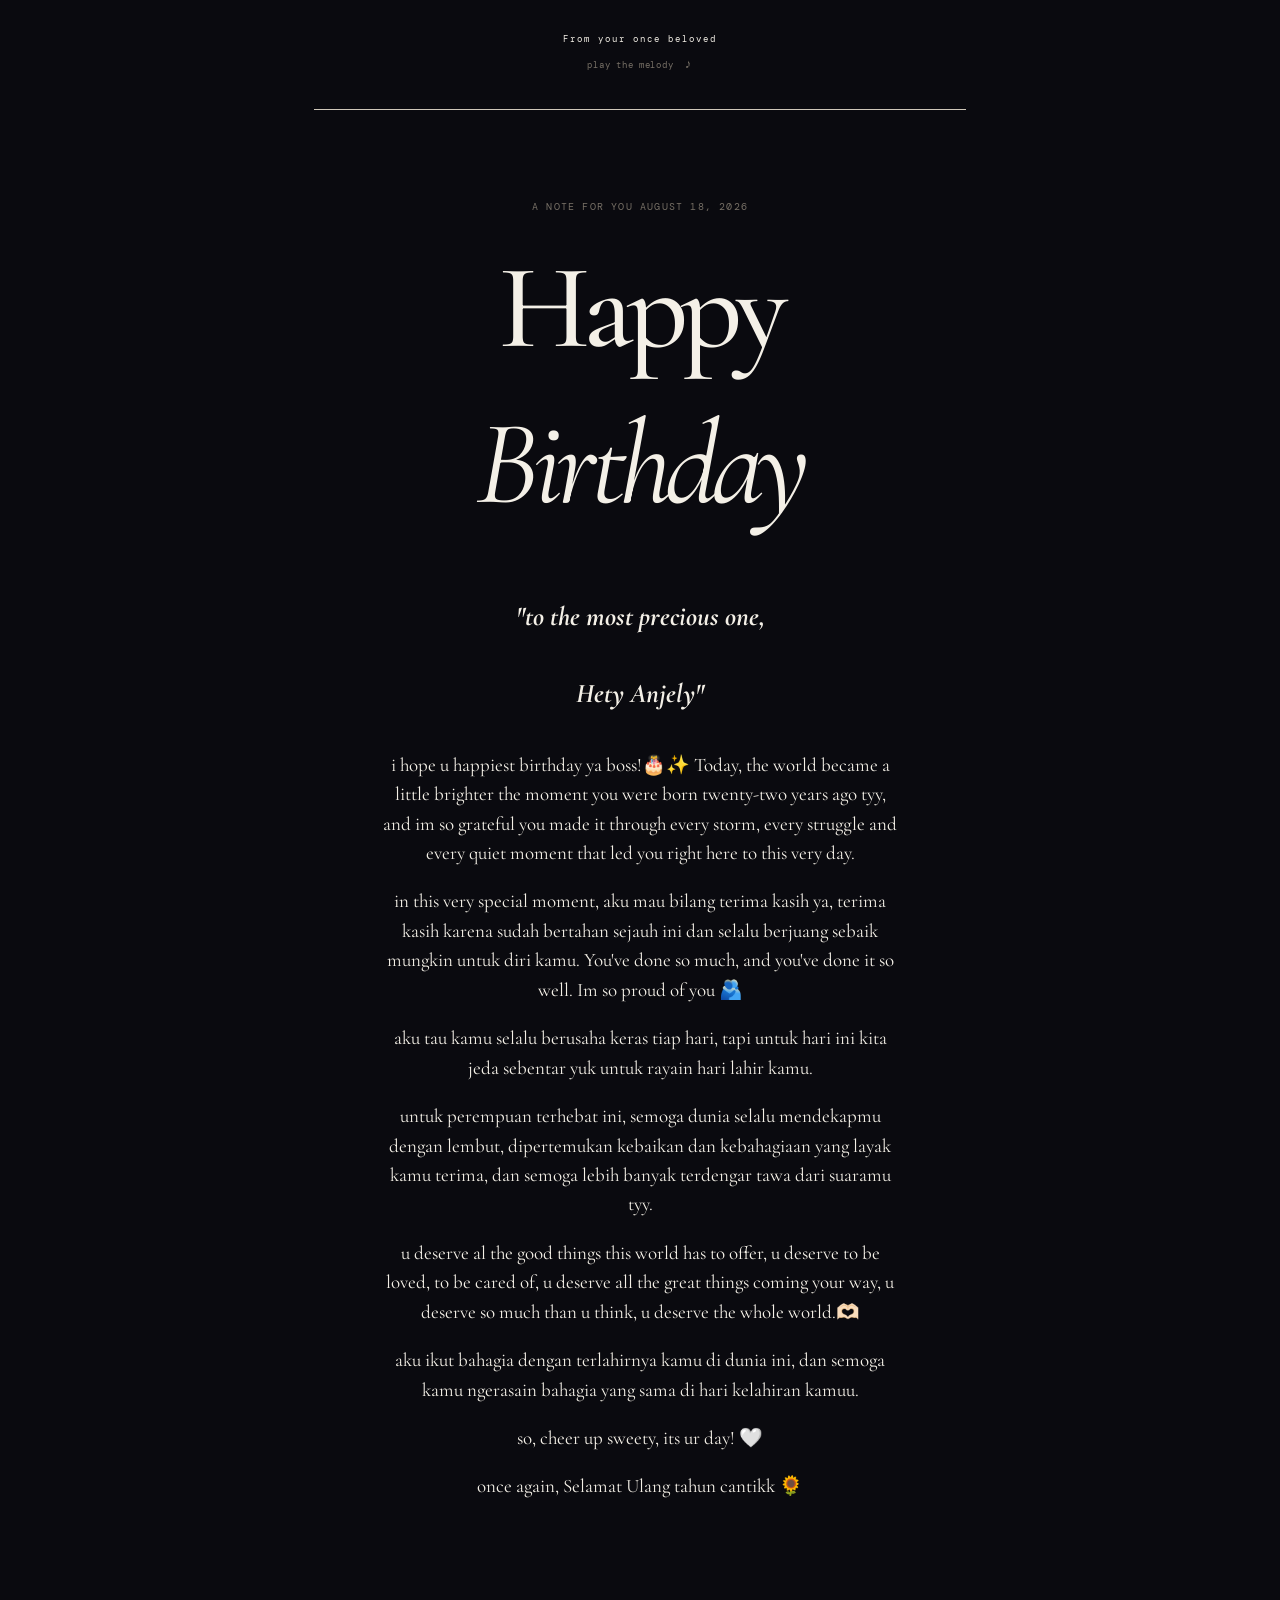
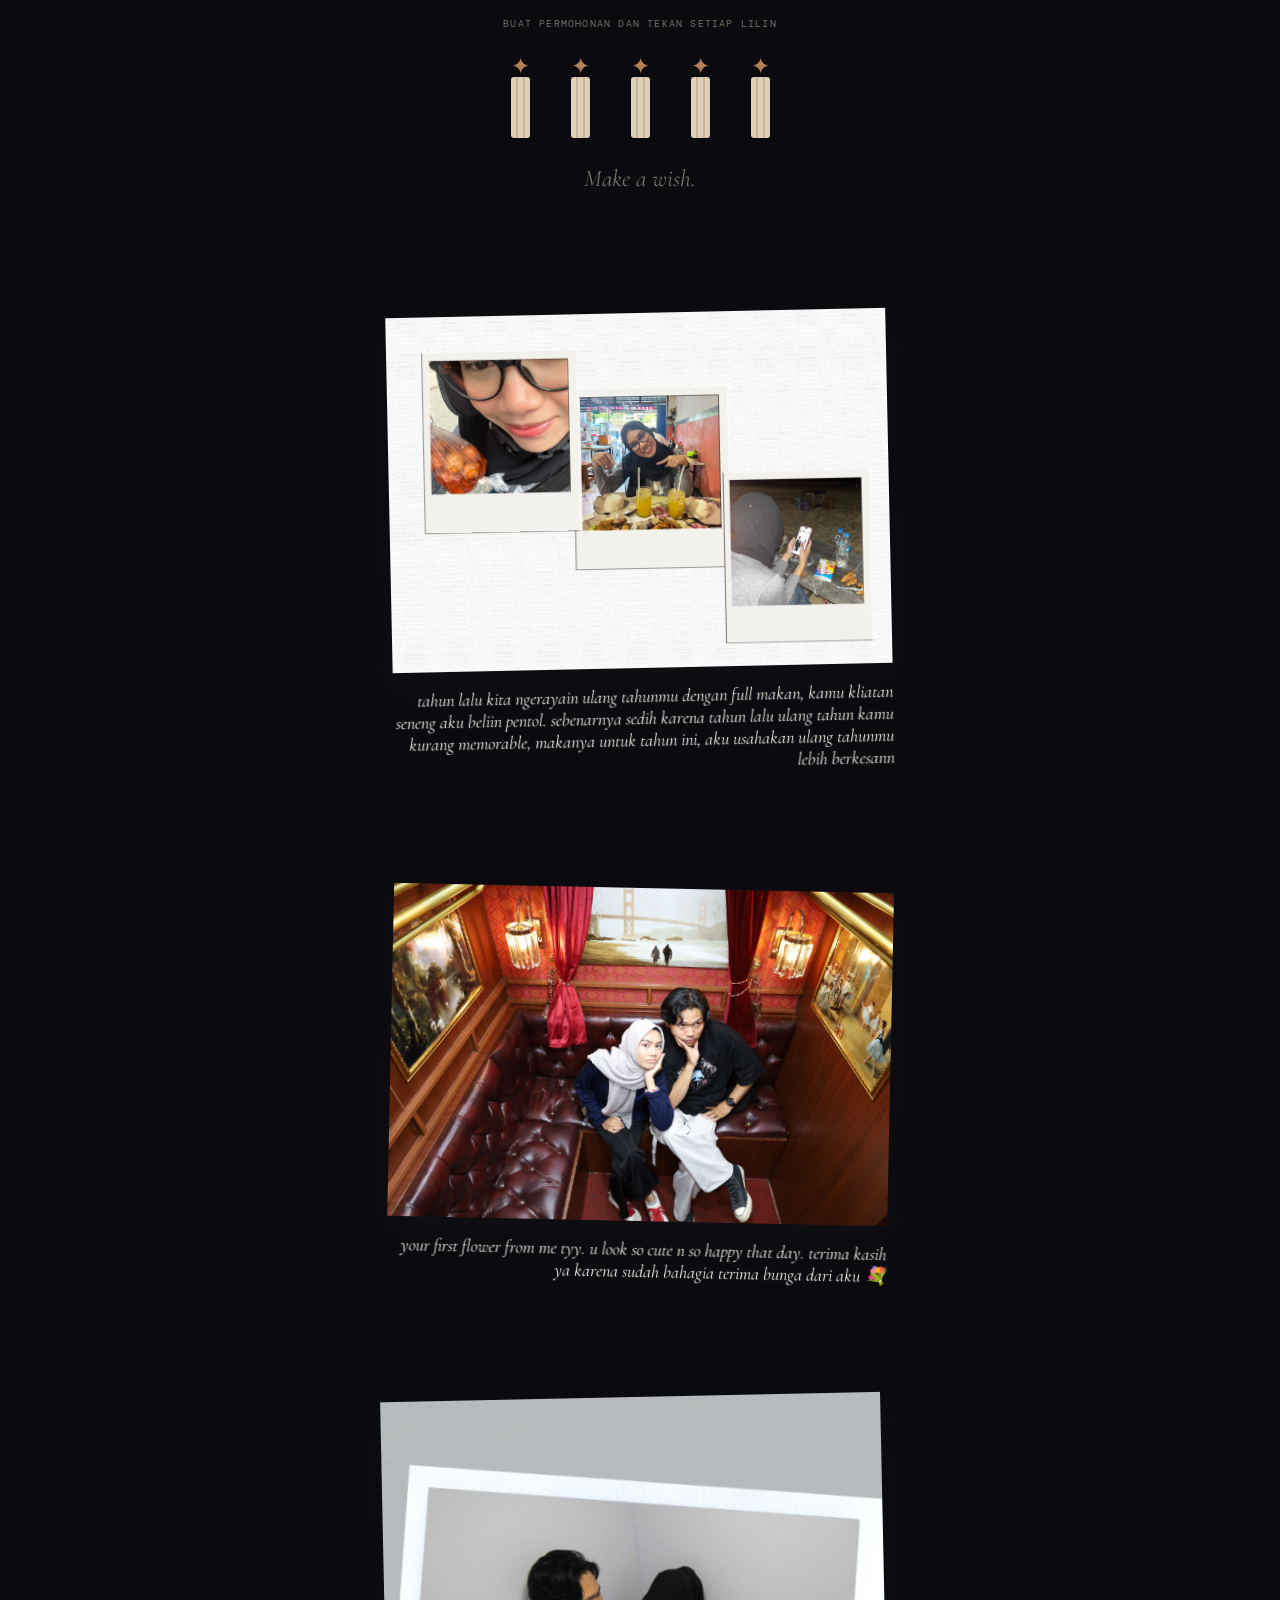
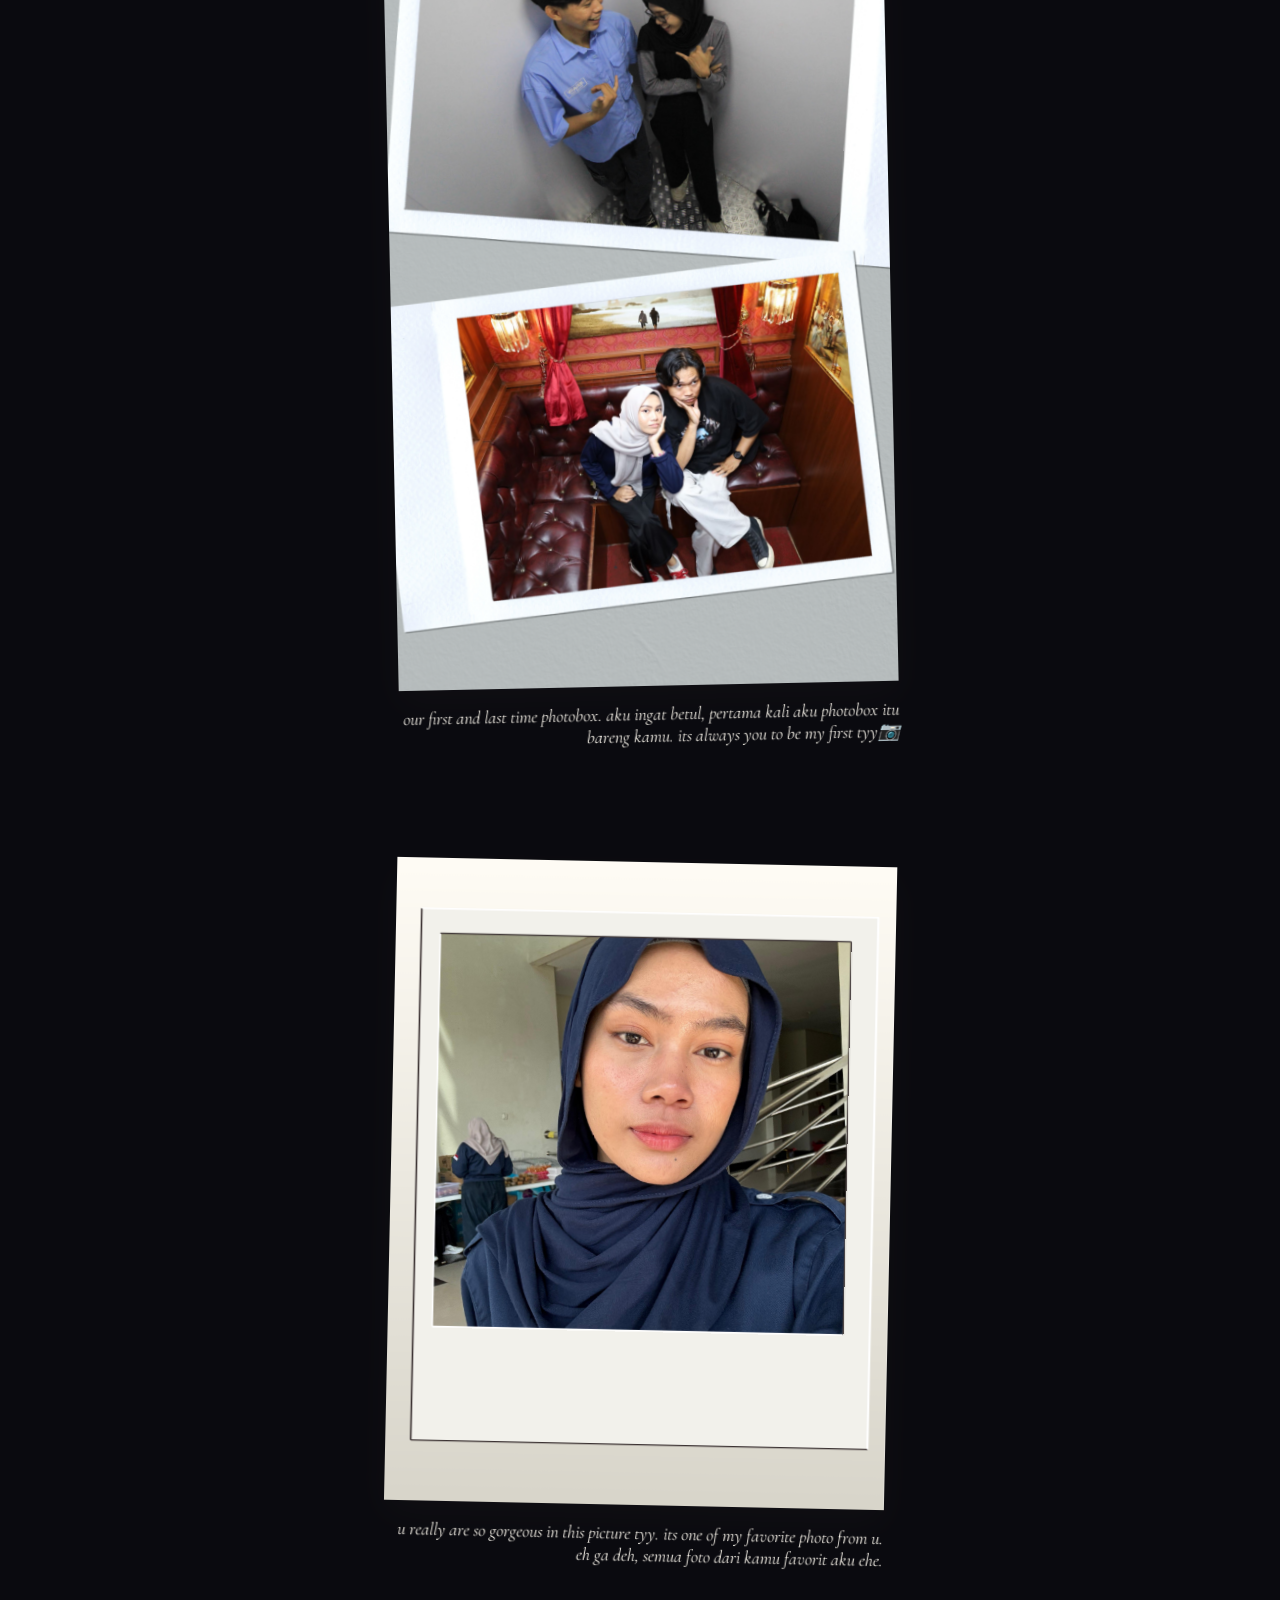
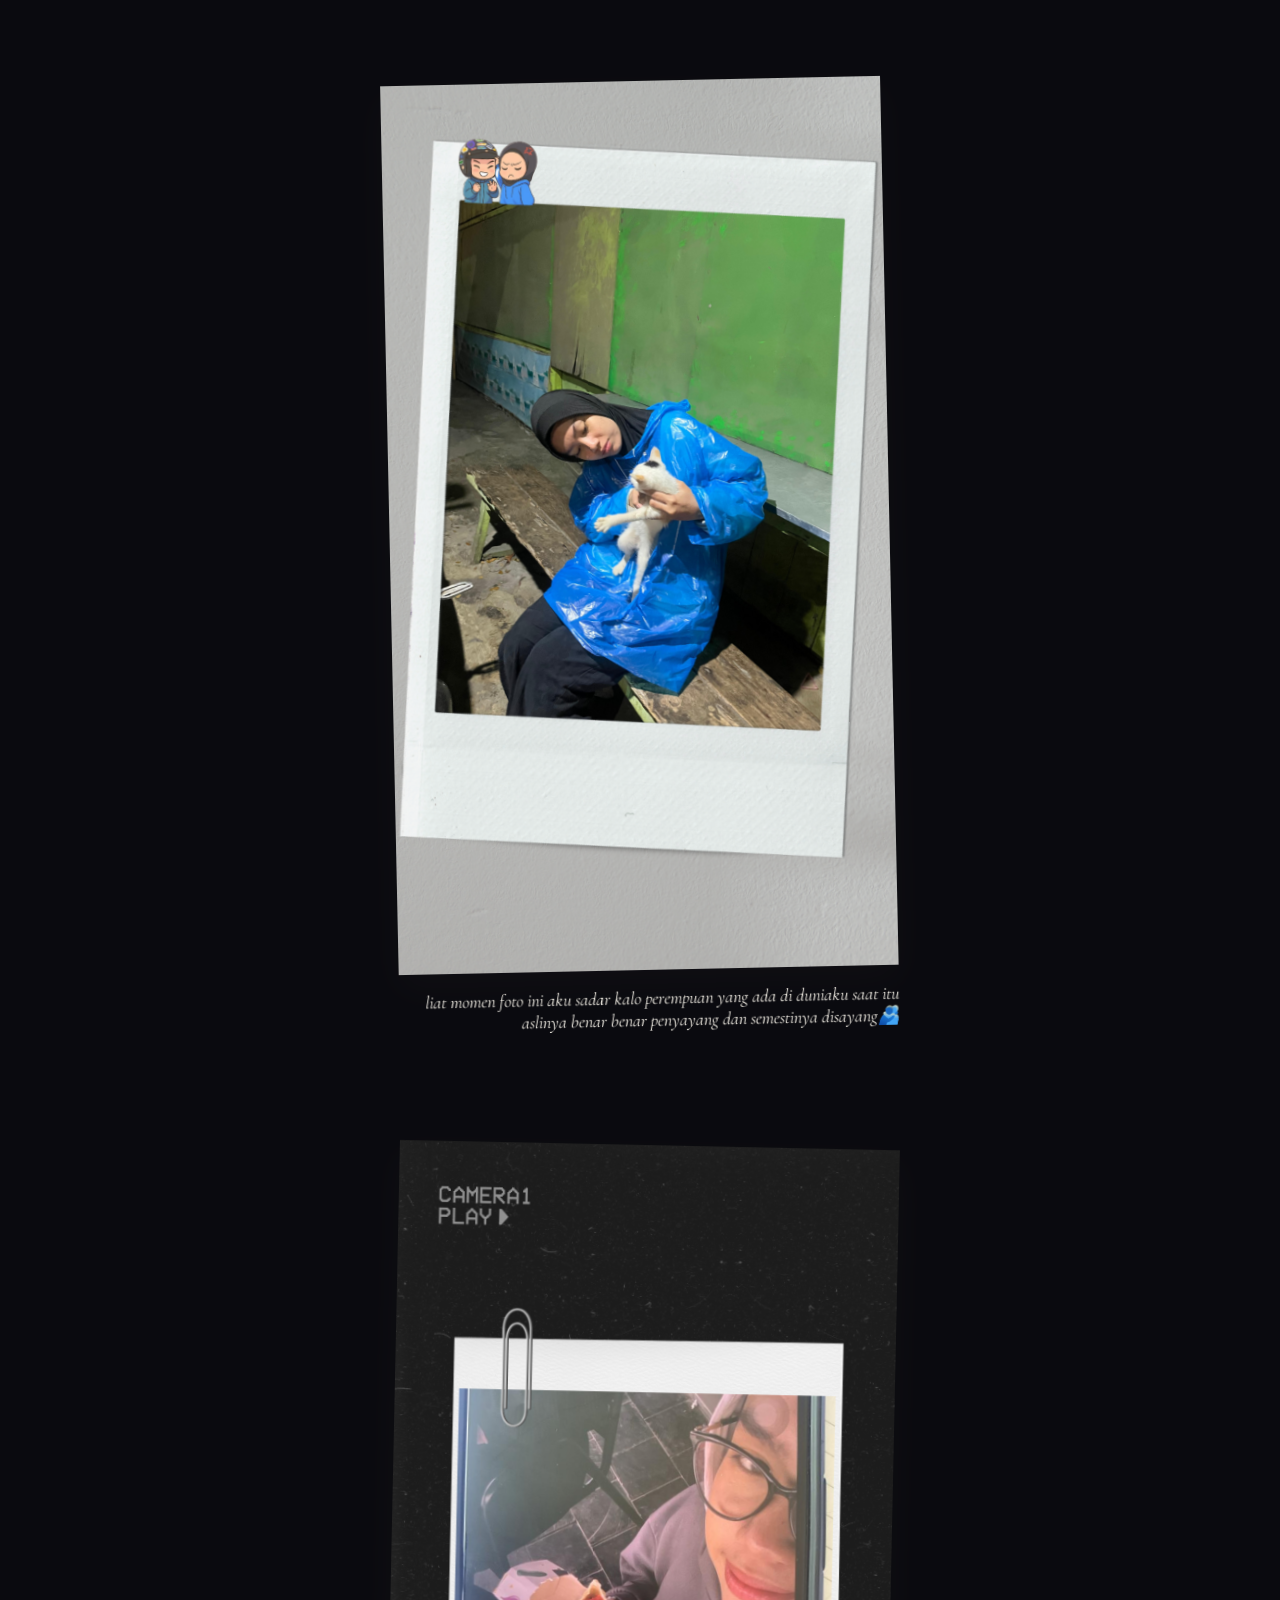
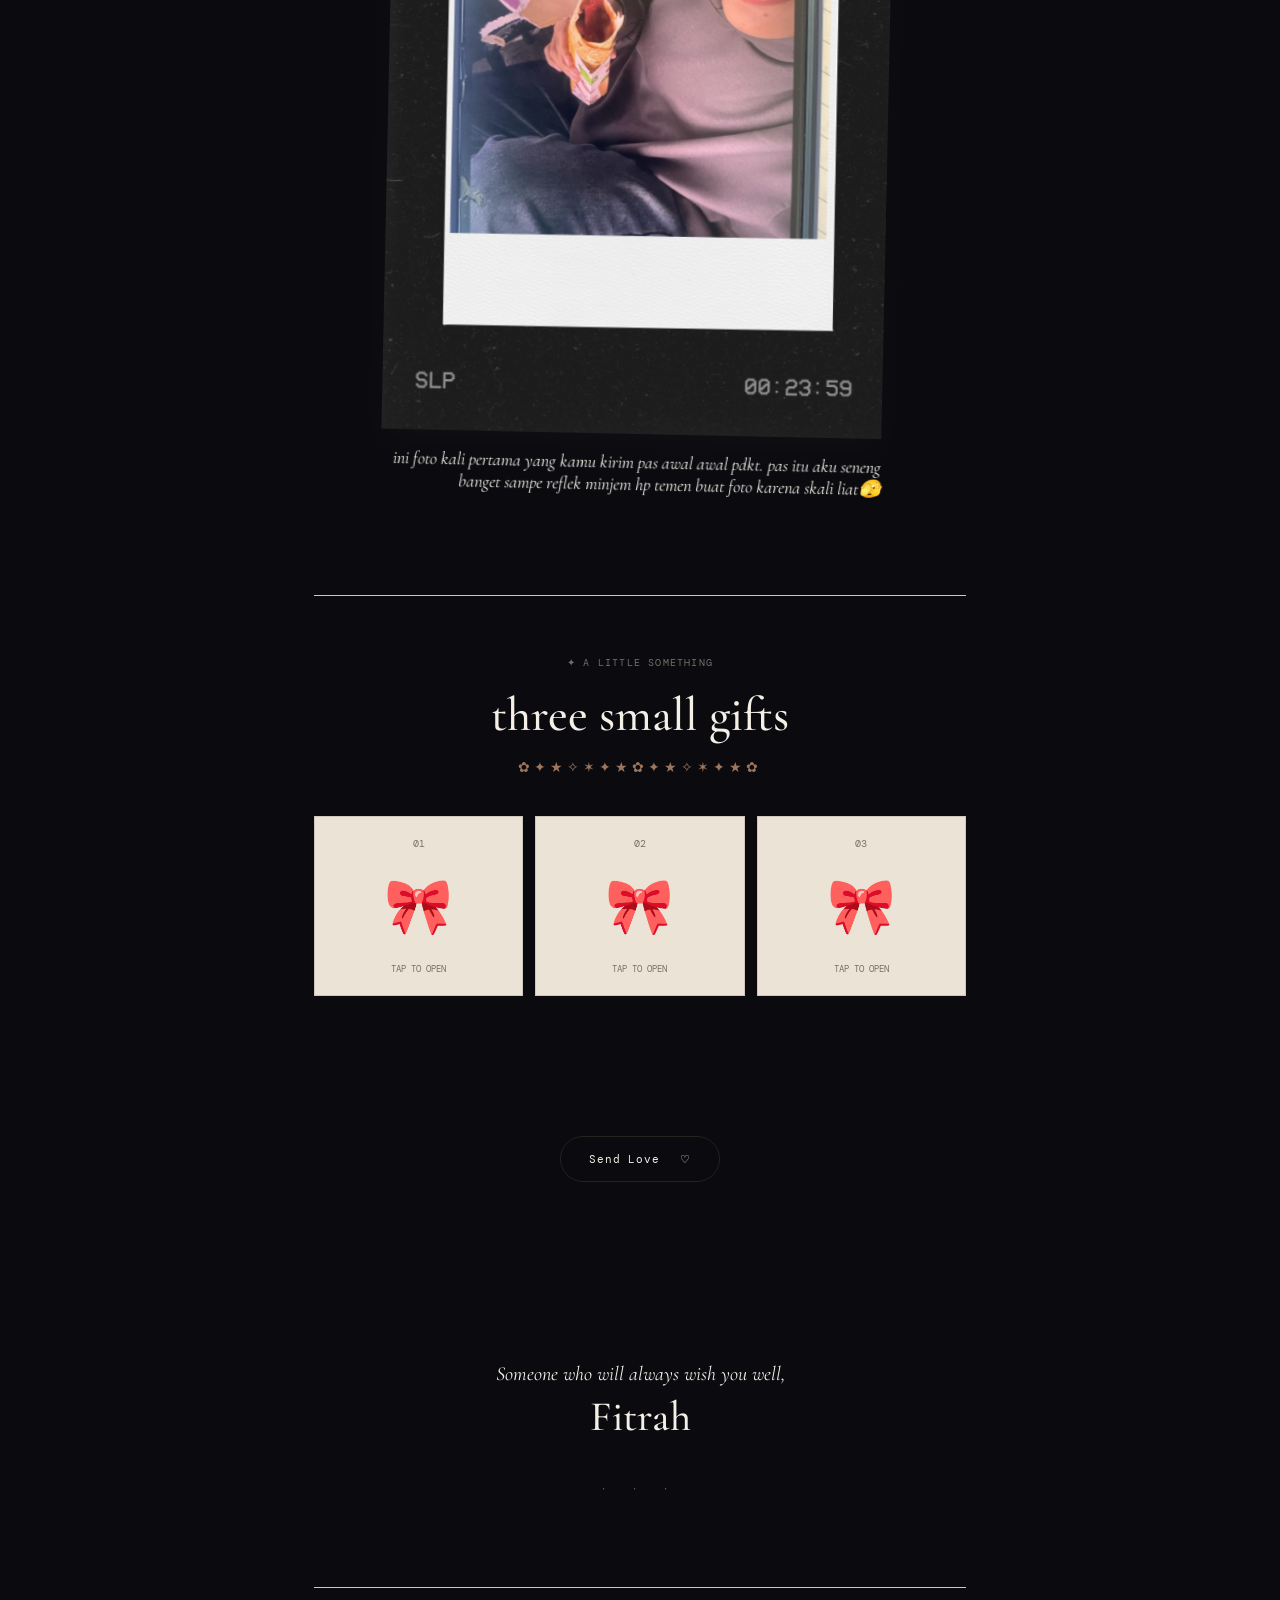
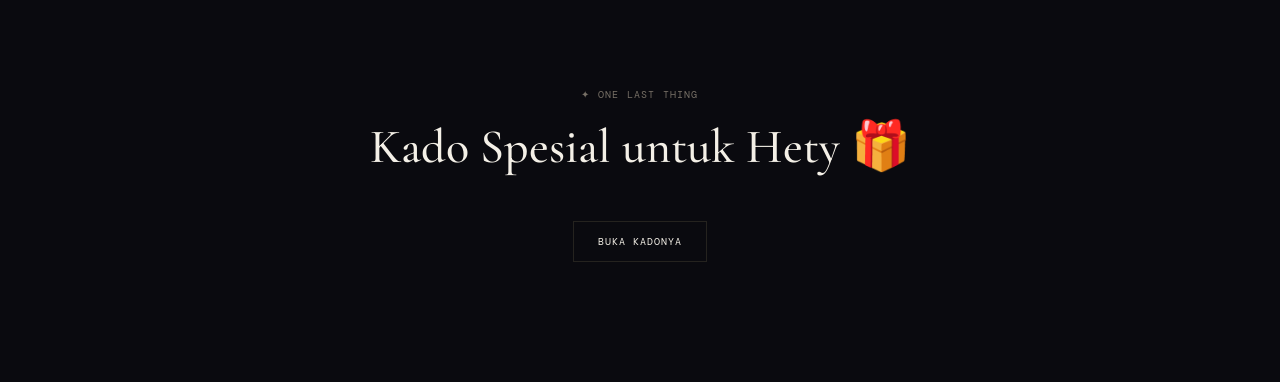
==== main.html @ 87b4eda8 "finish2" ====
<!doctype html>
<html lang="id">
<head>
  <meta charset="UTF-8">
  <meta name="viewport" content="width=device-width,initial-scale=1">
  <title>Happy Birthday — A Note for You</title>
  <link rel="preconnect" href="https://fonts.googleapis.com">
  <link rel="preconnect" href="https://fonts.gstatic.com" crossorigin>
  <link href="https://fonts.googleapis.com/css2?family=Cormorant+Garamond:wght@400;500;600;700&family=DM+Mono:wght@400;500&display=swap" rel="stylesheet">
  <link rel="stylesheet" href="style.css">
</head>
<body>
  
  <audio autoplay id="birthdayMusic" src="music/birthday.mp3" preload="auto" loop></audio>
  <div class="fireflies" id="fireflies"></div>
  <div class="floating-balloons" id="floatingBalloons"></div>
  <main class="page">
    <header class="topbar">
  <div class="header-center">
    <span class="brand">From your once beloved</span>

    <button
      id="melodyButton"
      class="header-melody">
      play the melody <span>♪</span>
    </button>
  </div>
</header>

    <section class="hero reveal">
      <p class="eyebrow">A note for you August 18, 2026 </p>
      <h1>Happy<br><em>Birthday</em></h1>

      <div class="intro">
       <p class="dedication">
    "to the most precious one,
  </p>
  <p class="dedication">
    Hety Anjely"
  </p>

  <p>
    i hope u happiest birthday ya boss!🎂✨
    Today, the world became a little brighter the moment you were born twenty-two years ago tyy,
    and im so grateful you made it through every storm, every struggle and every quiet moment
    that led you right here to this very day.
  </p>

  <p>
    in this very special moment, aku mau bilang terima kasih ya, terima kasih karena sudah
    bertahan sejauh ini dan selalu berjuang sebaik mungkin untuk diri kamu.
    You've done so much, and you've done it so well. Im so proud of you 🫂
  </p>

  <p>
    aku tau kamu selalu berusaha keras tiap hari, tapi untuk hari ini kita jeda sebentar yuk
    untuk rayain hari lahir kamu.
  </p>

  <p>
    untuk perempuan terhebat ini, semoga dunia selalu mendekapmu dengan lembut,
    dipertemukan kebaikan dan kebahagiaan yang layak kamu terima,
    dan semoga lebih banyak terdengar tawa dari suaramu tyy.
  </p>

  <p>
    u deserve al the good things this world has to offer, u deserve to be loved,
    to be cared of, u deserve all the great things coming your way,
    u deserve so much than u think, u deserve the whole world.🫶🏻
  </p>

  <p>
    aku ikut bahagia dengan terlahirnya kamu di dunia ini,
    dan semoga kamu ngerasain bahagia yang sama di hari kelahiran kamuu.
  </p>

  <p>
    so, cheer up sweety, its ur day! 🤍
  </p>

  <p>
    once again, Selamat Ulang tahun cantikk 🌻
  </p>

</div>
    </section>

    <section class="candles reveal">
      <p class="micro">Buat Permohonan dan Tekan Setiap Lilin</p>
      <div class="candle-row" id="candles">
        <button class="candle lit" aria-label="Candle 1"><span class="flame">✦</span><i></i></button>
        <button class="candle lit" aria-label="Candle 2"><span class="flame">✦</span><i></i></button>
        <button class="candle lit" aria-label="Candle 3"><span class="flame">✦</span><i></i></button>
        <button class="candle lit" aria-label="Candle 4"><span class="flame">✦</span><i></i></button>
        <button class="candle lit" aria-label="Candle 5"><span class="flame">✦</span><i></i></button>
      </div>
      <p class="wish" id="wish">Make a wish.</p>
    </section>

    <section class="photo-section reveal">
      <div class="photo-frame">
        <div class="photo-placeholder">
          <img
          src="pict/pict1.png"
          alt="Our photo"
  >
        </div>
        <span class="photo-note">tahun lalu kita ngerayain ulang tahunmu dengan full makan,  kamu kliatan seneng aku beliin pentol. sebenarnya sedih karena tahun lalu ulang tahun kamu kurang memorable, makanya untuk tahun ini, aku usahakan ulang tahunmu lebih berkesann </span>
      </div>
    </section>

    <section class="photo-section reveal">
      <div class="photo-frame2">
        <div class="photo-placeholder">
          <img
          src="pict/pict2.jpeg"
          alt="Our photo"
  >
        </div>
        <span class="photo-note">your first flower from me tyy. u look so cute n so happy that day. terima kasih ya karena sudah bahagia terima bunga dari aku 💐</span>
      </div>
    </section>
    
    <section class="photo-section reveal">
      <div class="photo-frame">
        <div class="photo-placeholder">
          <img
          src="pict/pict3.png"
          alt="Our photo"
  >
        </div>
        <span class="photo-note">our first and last time photobox. aku ingat betul, pertama kali aku photobox itu bareng kamu. its always you to be my first tyy📷</span>
      </div>
    </section>

    <section class="photo-section reveal">
      <div class="photo-frame2">
        <div class="photo-placeholder">
          <img
          src="pict/pict4.png"
          alt="Our photo"
  >
        </div>
        <span class="photo-note"> u really are so gorgeous in this picture tyy. its one of my favorite photo from u. eh ga deh, semua foto dari kamu favorit aku ehe.</span>
      </div>
    </section>

    <section class="photo-section reveal">
      <div class="photo-frame">
        <div class="photo-placeholder">
          <img
          src="pict/pict5.png"
          alt="Our photo"
  >
        </div>
        <span class="photo-note">liat momen foto ini aku sadar kalo perempuan yang ada di duniaku saat itu aslinya benar benar penyayang dan semestinya disayang🫂</span>
      </div>
    </section>

    <section class="photo-section reveal">
      <div class="photo-frame2">
        <div class="photo-placeholder">
          <img
          src="pict/pict6.png"
          alt="Our photo"
  >
        </div>
        <span class="photo-note">ini foto kali pertama yang kamu kirim pas awal awal pdkt. pas itu aku seneng banget sampe reflek minjem hp temen buat foto karena skali liat🫣</span>
      </div>
    </section>

    <section class="gifts reveal">
      <p class="eyebrow">✦ a little something</p>
      <h2>three small gifts</h2>
      <div class="ornament">✿✦★✧✶✦★✿✦★✧✶✦★✿</div>

      <div class="gift-grid">
        <button class="gift" data-gift="1">
          <span class="gift-number">01</span>
          <span class="gift-box">🎀</span>
          <small>tap to open</small>
        </button>
        <button class="gift" data-gift="2">
          <span class="gift-number">02</span>
          <span class="gift-box">🎀</span>
          <small>tap to open</small>
        </button>
        <button class="gift" data-gift="3">
          <span class="gift-number">03</span>
          <span class="gift-box">🎀</span>
          <small>tap to open</small>
        </button>
      </div>
    </section>


    <section class="love reveal">
      <button id="loveButton" class="love-button">
        <span>Send Love</span><span>♡</span>
      </button>
      <p id="loveStatus"></p>
    </section>

    <footer class="footer reveal">
      <p>Someone who will always wish you well,</p>
      <strong>Fitrah</strong>
      <div class="dots">· · ·</div>
    </footer>

    <section class="special reveal">
      <p class="eyebrow">✦ one last thing</p>
      <h2>Kado Spesial untuk Hety 🎁</h2>
      <button class="open-special" id="specialButton">Buka kadonya</button>
    </section>
  </main>

  <div class="modal" id="giftModal" aria-hidden="true">
    <div class="modal-card">
      <button class="close" id="closeModal">×</button>
      <p class="eyebrow" id="modalEyebrow">A little gift</p>
      <h2 id="modalTitle">For you.</h2>
      <p id="modalText"></p>
      <div class="modal-star">✦</div>
    </div>
  </div>

  <div class="modal" id="videoModal" aria-hidden="true">
  <div class="modal-card video-modal-card">

    <button class="close" id="closeVideoModal">×</button>

    <p class="eyebrow">✦ one last thing</p>

    <p class="video-caption">
 hiduplah dengan sehat, my silly fav person. you still have enough time to become all you want in life. apapun yang kamu lewatin nantinya, apapun itu tetaplah jadi gadis cantik yang punya berjuta juta energi untuk ceria ya.
</p>

    <div class="gift-video">
      <video
        id="giftVideo"
        controls
        playsinline
        preload="metadata"
      >
        <source src="pict/vid1.mp4" type="video/mp4">
        Browser kamu tidak mendukung video.
      </video>
    </div>
    
    <div class="modal-star">✦</div>

  </div>
</div>

  <script src="script.js"></script>
</body>
</html>
---- style.css ----
:root{
  --paper:#f4f0e7;
  --ink:#25231f;
  --muted:#777066;
  --line:#cfc7b9;
  --accent:#9d765d;
  --cream:#ebe3d5;
  --malam:#0a0a0f;
}
*{box-sizing:border-box}
html{scroll-behavior:smooth}
body{
  margin:0;background:var(--malam);color:var(--paper);
  font-family:"Cormorant Garamond",Georgia,serif;
}
button,a{font:inherit;color:inherit}
button{cursor:pointer}
.page{width:min(100%,720px);margin:auto;padding:0 34px;overflow:hidden}


.topbar {
  height: 110px;
  display: flex;
  align-items: center;
  justify-content: center;
  border-bottom: 1px solid var(--line);
  font-family: "DM Mono", monospace;
}

.header-center {
  display: flex;
  flex-direction: column;
  align-items: center;
}

.brand {
  position: static;
  transform: none;
  font-size: 9px;
  letter-spacing: .22em;
}

.header-melody {
  margin-top: 18px;
  border: 0;
  background: none;
  padding: 2px 6px;
  color: var(--muted);
  font: 9px "DM Mono", monospace;
  letter-spacing: .08em;
  cursor: pointer;
}

.header-melody span {
  font-size: 13px;
  margin-left: 4px;
}

.back{text-decoration:none;color:var(--muted)}
.brand{position:absolute;left:50%;transform:translateX(-50%);font-size:9px;letter-spacing:.22em}
.music-toggle{border:0;background:none;font-size:20px;padding:4px}
.hero{text-align:center;padding:90px 10px 55px}
.eyebrow,.micro{
  margin:0 0 17px;color:var(--muted);font:10px "DM Mono",monospace;
  letter-spacing:.12em;text-transform:uppercase;
}
.hero h1{font-size:clamp(70px,15vw,120px);line-height:1.3;font-weight:500;margin:0 0 54px;letter-spacing:-.055em}
.hero h1 em{font-weight:400;letter-spacing:-.055em}
.intro{max-width:520px;margin:auto;font-size:19px;line-height:1.55}
.candles{text-align:center;padding:42px 0 105px}
.candle-row{display:flex;justify-content:center;gap:24px;margin:28px 0 18px}
.candle{
  position:relative;width:36px;height:88px;border:0;background:transparent;padding:0;
}
.candle i{
  display:block;width:19px;height:61px;margin:12px auto 0;
  background:repeating-linear-gradient(90deg,#ded0b8 0 5px,#c8b69c 5px 7px);
  border-radius:3px;
}
.flame{
  position:absolute;left:50%;top:-5px;transform:translateX(-50%);
  font-size:23px;color:#b78158;transition:.25s;
}
.candle:not(.lit) .flame{opacity:0;transform:translateX(-50%) translateY(8px) scale(.3)}
.candle:not(.lit) i{opacity:.6}
.wish{font-size:24px;font-style:italic;color:var(--muted);margin:0}
.photo-section{padding:15px 0 100px}
.photo-frame{position:relative;max-width:500px;margin:auto;transform:rotate(-1.2deg)}
.photo-frame2{position:relative;max-width:500px;margin:auto;transform:rotate(1.2deg)}
.photo-placeholder {
  width: 100%;
  overflow: hidden;

  display: block;

  box-shadow: 0 14px 35px #4b403015;
}

.photo-placeholder img {
  width: 100%;
  height: auto;
  display: block;
}
.photo-placeholder span{font:11px "DM Mono",monospace;letter-spacing:.25em;text-align:center;color:#fff8}
.photo-note{display:block;text-align:right;font-size:18px;font-style:italic;margin-top:17px}
.photo-note{display:block;text-align:right;font-size:18px;font-style:italic;margin-top:17px}
.gifts{text-align:center;padding:60px 0 90px;border-top:1px solid var(--line)}
.gifts h2,.special h2{font-size:48px;font-weight:500;margin:0 0 15px}
.ornament{font-size:14px;letter-spacing:4px;color:var(--accent);margin-bottom:40px}
.gift-grid{display:grid;grid-template-columns:repeat(3,1fr);gap:12px}
.gift{border:1px solid var(--line);background:var(--cream);min-height:180px;padding:20px;display:flex;flex-direction:column;align-items:center;justify-content:space-between;transition:.3s}
.gift:hover{background:var(--cream);transform:translateY(-5px)}
.gift-number{font:10px "DM Mono",monospace;color:var(--muted)}
.gift-box{font-size:55px;font-family:serif;line-height:1}
.gift small{font:9px "DM Mono",monospace;text-transform:uppercase;color:var(--muted)}
.melody{text-align:center;padding:55px 0;border-top:1px solid var(--line)}
.text-button{border:0;background:none;font-size:22px;font-style:italic}
.text-button span{font-style:normal;margin-left:10px}
.equalizer{height:30px;display:flex;align-items:center;justify-content:center;gap:4px;margin-top:20px;opacity:0}
.equalizer.active{opacity:1}
.equalizer b{width:2px;height:8px;background:var(--ink);animation:eq .7s infinite alternate}
.equalizer b:nth-child(2){animation-delay:.1s}.equalizer b:nth-child(3){animation-delay:.2s}.equalizer b:nth-child(4){animation-delay:.35s}.equalizer b:nth-child(5){animation-delay:.15s}
@keyframes eq{to{height:26px}}
.love{text-align:center;padding:50px 0}
.love-button{border:1px solid var(--ink);background:transparent;padding:15px 28px;border-radius:100px;display:inline-flex;gap:20px;font:11px "DM Mono",monospace;letter-spacing:.08em;transition:.3s}
.love-button:hover,.love-button.sent{background:var(--ink);color:var(--paper)}
#loveStatus{height:18px;font-style:italic;color:var(--muted);margin:12px 0 0}
.footer{text-align:center;padding:100px 0 90px}
.footer p{font-size:20px;font-style:italic;margin:0 0 5px}.footer strong{font-size:42px;font-weight:500}
.dots{margin-top:35px;color:var(--muted);letter-spacing:12px}
.special{text-align:center;border-top:1px solid var(--line);padding:100px 0 120px}
.open-special{margin-top:30px;border:1px solid var(--ink);background:transparent;padding:13px 24px;font:10px "DM Mono",monospace;text-transform:uppercase;letter-spacing:.1em}
.modal{position:fixed;inset:0;background:#25231f88;display:grid;place-items:center;padding:25px;opacity:0;pointer-events:none;transition:.3s;z-index:10}
.modal.open{opacity:1;pointer-events:auto}
.modal-card{color: var(--ink);position:relative;background:var(--paper);max-width:430px;width:100%;padding:60px 40px;text-align:center;box-shadow:0 20px 70px #0003}
.modal-card h2{font-size:50px;font-weight:500;margin:10px 0 20px}
.modal-card p:not(.eyebrow){font-size:20px;line-height:1.5}
.close{position:absolute;right:18px;top:12px;border:0;background:none;font-size:28px}
.modal-star{font-size:35px;color:var(--accent);margin-top:25px}
.reveal{opacity:0;transform:translateY(24px);transition:opacity .8s,transform .8s}
.reveal.visible{opacity:1;transform:none}
@media(max-width:520px){
  .page{padding:0 20px}.hero{padding-top:65px}.hero h1{font-size:75px;margin-bottom:42px}
  .intro{font-size:17px}.candle-row{gap:9px}.candle{width:34px}.gift-grid{gap:7px}.gift{min-height:155px;padding:14px 7px}.gift-box{font-size:42px}.gifts h2,.special h2{font-size:39px}
}



/* =========================
   FIREFLIES / KUNANG-KUNANG
   ========================= */

.fireflies {
  position: fixed;
  inset: 0;
  overflow: hidden;
  pointer-events: none;
  z-index: 0;
}

.firefly {
  position: absolute;
  width: 4px;
  height: 4px;
  border-radius: 50%;
  background: #fff4a8;
  box-shadow:
    0 0 5px #fff4a8,
    0 0 12px #ffe878,
    0 0 22px #ffd84d;
  opacity: 0;
  animation:
    firefly-float var(--duration) ease-in-out infinite,
    firefly-glow 2s ease-in-out infinite alternate;
}

@keyframes firefly-float {
  0% {
    transform: translate(0, 0);
    opacity: 0;
  }

  10% {
    opacity: var(--opacity);
  }

  30% {
    transform: translate(
      var(--move-x-1),
      var(--move-y-1)
    );
  }

  55% {
    transform: translate(
      var(--move-x-2),
      var(--move-y-2)
    );
  }

  80% {
    transform: translate(
      var(--move-x-3),
      var(--move-y-3)
    );
  }

  90% {
    opacity: var(--opacity);
  }

  100% {
    transform: translate(
      var(--move-x-4),
      var(--move-y-4)
    );
    opacity: 0;
  }
}

@keyframes firefly-glow {
  from {
    box-shadow:
      0 0 4px #fff4a8,
      0 0 8px #ffe878,
      0 0 14px #ffd84d;
  }

  to {
    box-shadow:
      0 0 7px #fff4a8,
      0 0 16px #ffe878,
      0 0 28px #ffd84d;
  }
}

.mouse-sparkle {
  position: fixed;

  width: 6px;
  height: 6px;

  pointer-events: none;

  z-index: 9999;

  color: #fff4a8;

  transform:
    translate(-50%, -50%)
    scale(0);

  animation: sparkle-pop .7s ease-out forwards;
}

.mouse-sparkle::before,
.mouse-sparkle::after {
  content: "";

  position: absolute;

  left: 50%;
  top: 50%;

  background: currentColor;

  transform: translate(-50%, -50%);
}

.mouse-sparkle::before {
  width: 2px;
  height: 16px;

  box-shadow:
    0 0 5px #fff4a8,
    0 0 10px #ffe878;
}

.mouse-sparkle::after {
  width: 16px;
  height: 2px;

  box-shadow:
    0 0 5px #fff4a8,
    0 0 10px #ffe878;
}

@keyframes sparkle-pop {

  0% {
    opacity: 0;

    transform:
      translate(-50%, -50%)
      scale(0)
      rotate(0deg);
  }

  20% {
    opacity: 1;

    transform:
      translate(-50%, -50%)
      scale(1)
      rotate(45deg);
  }

  100% {
    opacity: 0;

    transform:
      translate(-50%, -50%)
      scale(.2)
      rotate(90deg);
  }
}

/* =========================
   FLOATING BALLOONS
   ========================= */

.floating-balloons {
  position: fixed;
  inset: 0;

  overflow: hidden;

  pointer-events: none;

  z-index: -100;
}


.floating-balloon {
  position: absolute;

  bottom: -140px;
  left: var(--left, 50%);

  width: var(--size, 46px);
  height: calc(var(--size, 46px) * 1.25);

  border-radius:
    50% 50%
    48% 48%;

  opacity: 0;

  animation:
    balloon-rise
    var(--duration, 14s)
    ease-in
    infinite;

  animation-delay: var(--delay, 0s);
}


/* ujung kecil balon */

.floating-balloon::after {
  content: "";

  position: absolute;

  left: 50%;
  bottom: -6px;

  transform: translateX(-50%);

  width: 8px;
  height: 8px;

  background: inherit;

  clip-path: polygon(
    0 0,
    100% 0,
    50% 100%
  );
}


/* tali balon */

.floating-balloon::before {
  content: "";

  position: absolute;

  left: 50%;
  top: 100%;

  width: 1px;
  height: 65px;

  background: rgba(
    244,
    240,
    231,
    .25
  );
}


/* pergerakan naik + goyang */

@keyframes balloon-rise {

  0% {
    transform:
      translate(0, 0)
      rotate(-3deg);

    opacity: 0;
  }

  8% {
    opacity: var(--opacity, .85);
  }

  25% {
    transform:
      translate(var(--drift-1, 18px), -28vh)
      rotate(3deg);
  }

  50% {
    transform:
      translate(var(--drift-2, -14px), -55vh)
      rotate(-3deg);
  }

  75% {
    transform:
      translate(var(--drift-3, 16px), -82vh)
      rotate(2deg);
  }

  92% {
    opacity: var(--opacity, .85);
  }

  100% {
    transform:
      translate(var(--drift-4, -10px), -118vh)
      rotate(-2deg);

    opacity: 0;
  }
}


/* =========================
   BALLOON COLORS
   ========================= */

.floating-balloon:nth-child(3n) {
  background:
    radial-gradient(
      circle at 35% 25%,
      #ffffff55 0 5%,
      transparent 6%
    ),
    linear-gradient(
      135deg,
      #a87968,
      #765047
    );
}

.floating-balloon:nth-child(3n + 1) {
  background:
    radial-gradient(
      circle at 35% 25%,
      #ffffff55 0 5%,
      transparent 6%
    ),
    linear-gradient(
      135deg,
      #b99a79,
      #80694f
    );
}

.floating-balloon:nth-child(3n + 2) {
  background:
    radial-gradient(
      circle at 35% 25%,
      #ffffff55 0 5%,
      transparent 6%
    ),
    linear-gradient(
      135deg,
      #9c8177,
      #654f4b
    );
}

.header-melody {
  border: 0;
  background: none;

  padding: 4px 0;

  color: var(--muted);

  font: 9px "DM Mono", monospace;

  letter-spacing: .08em;

  cursor: pointer;

  transition:
    color .3s ease,
    transform .3s ease;
}

.header-melody:hover {
  color: var(--paper);
  transform: translateY(-1px);
}

.header-melody span {
  font-size: 13px;
  margin-left: 5px;
}

.confetti {
  position: fixed;
  width: 7px;
  height: 11px;
  border-radius: 2px;

  pointer-events: none;
  z-index: 20;

  transform: translate(-50%, -50%);

  animation: confetti-pop 1.5s cubic-bezier(.2,.8,.3,1) forwards;
}

@keyframes confetti-pop {

  0% {
    opacity: 1;
    transform:
      translate(-50%, -50%)
      scale(.4)
      rotate(0deg);
  }

  20% {
    opacity: 1;
  }

  100% {
    opacity: 0;

    transform:
      translate(
        calc(-50% + var(--x)),
        calc(-50% + var(--y))
      )
      rotate(var(--rotate))
      scale(1);
  }
}

/* =========================
   VIDEO KADO SPESIAL
   ========================= */

.video-modal-card {
  max-width: 520px;
}

.gift-video {
  width: 100%;
  margin: 25px auto;
}

.gift-video video {
  display: block;
  width: 100%;
  max-height: 500px;
  object-fit: contain;
  margin: auto;
}
.video-caption {
  margin: 18px auto 5px;
  max-width: 400px;
  font-size: 18px;
  line-height: 1.5;
  font-style: italic;
  color: var(--muted);
}

.dedication {
  font-size: 27px;
  font-style: italic;
  margin-bottom: 35px;
  font-weight: 700;
}
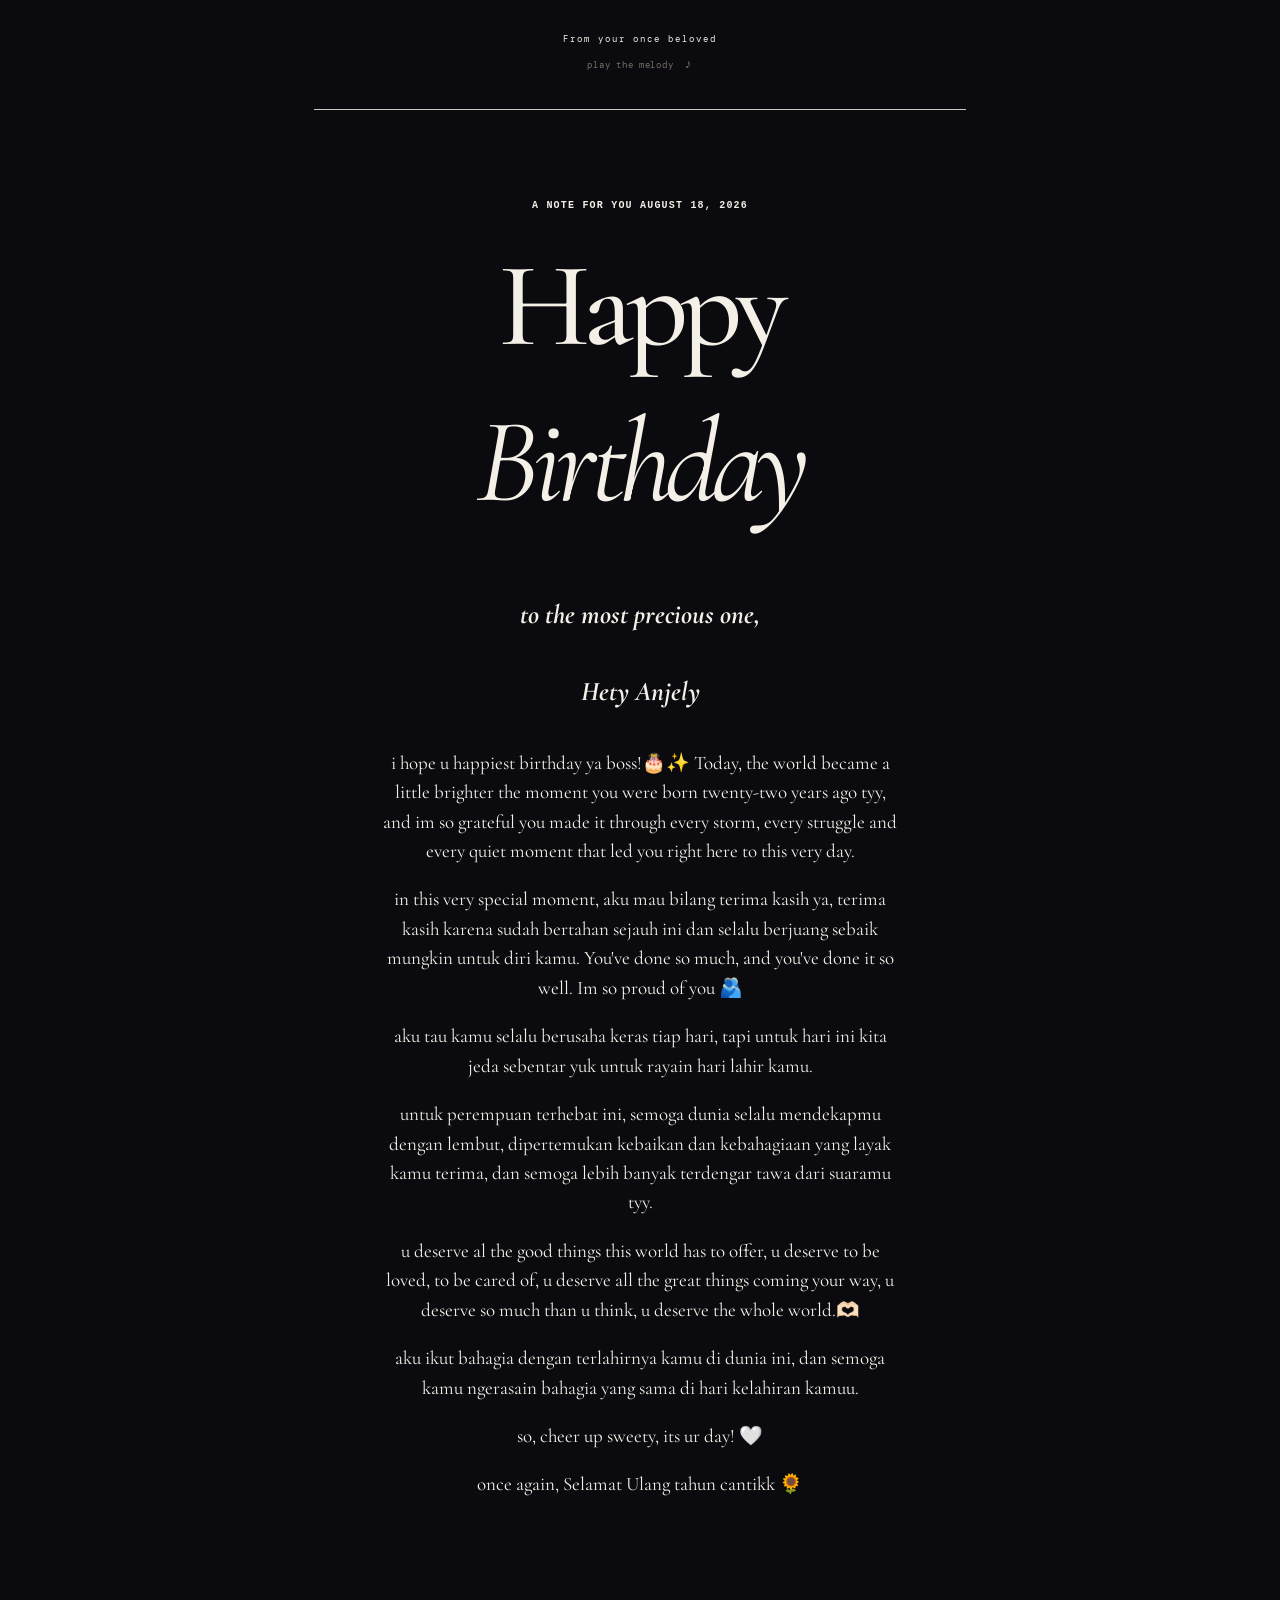
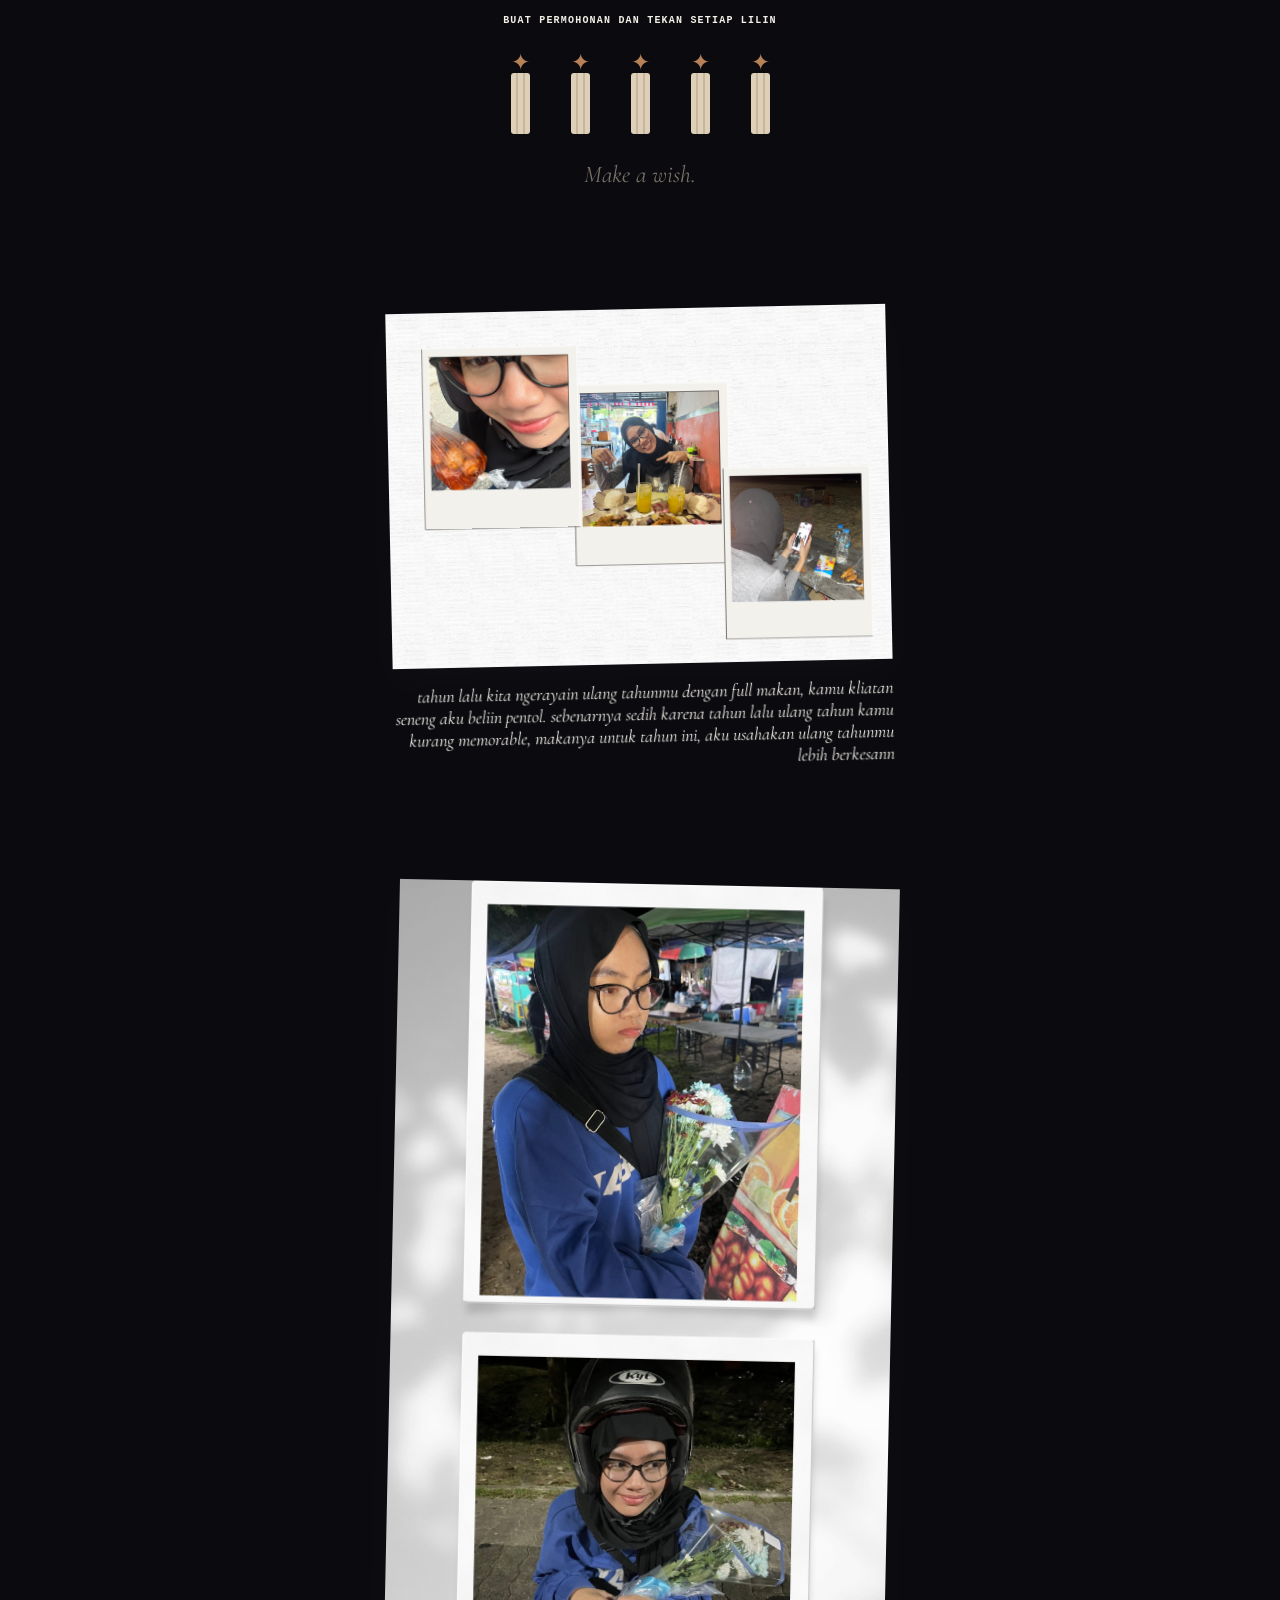
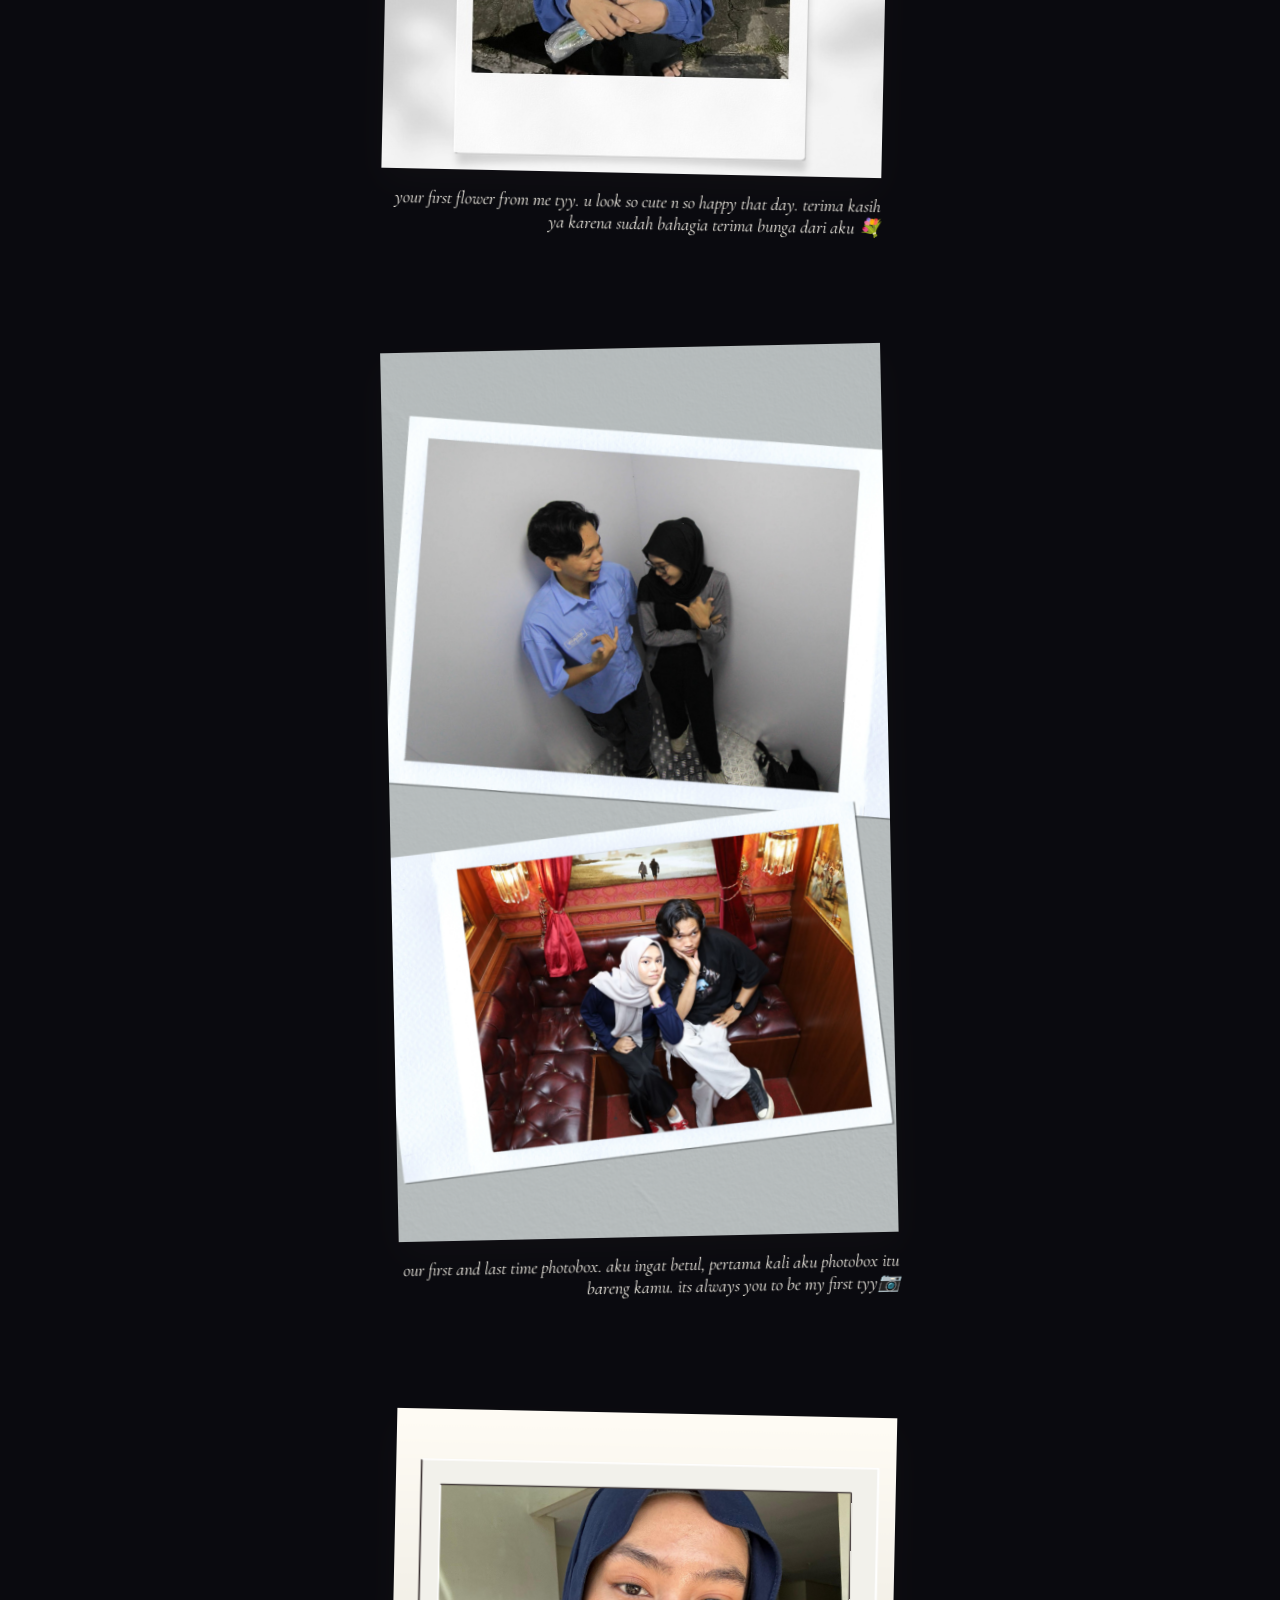
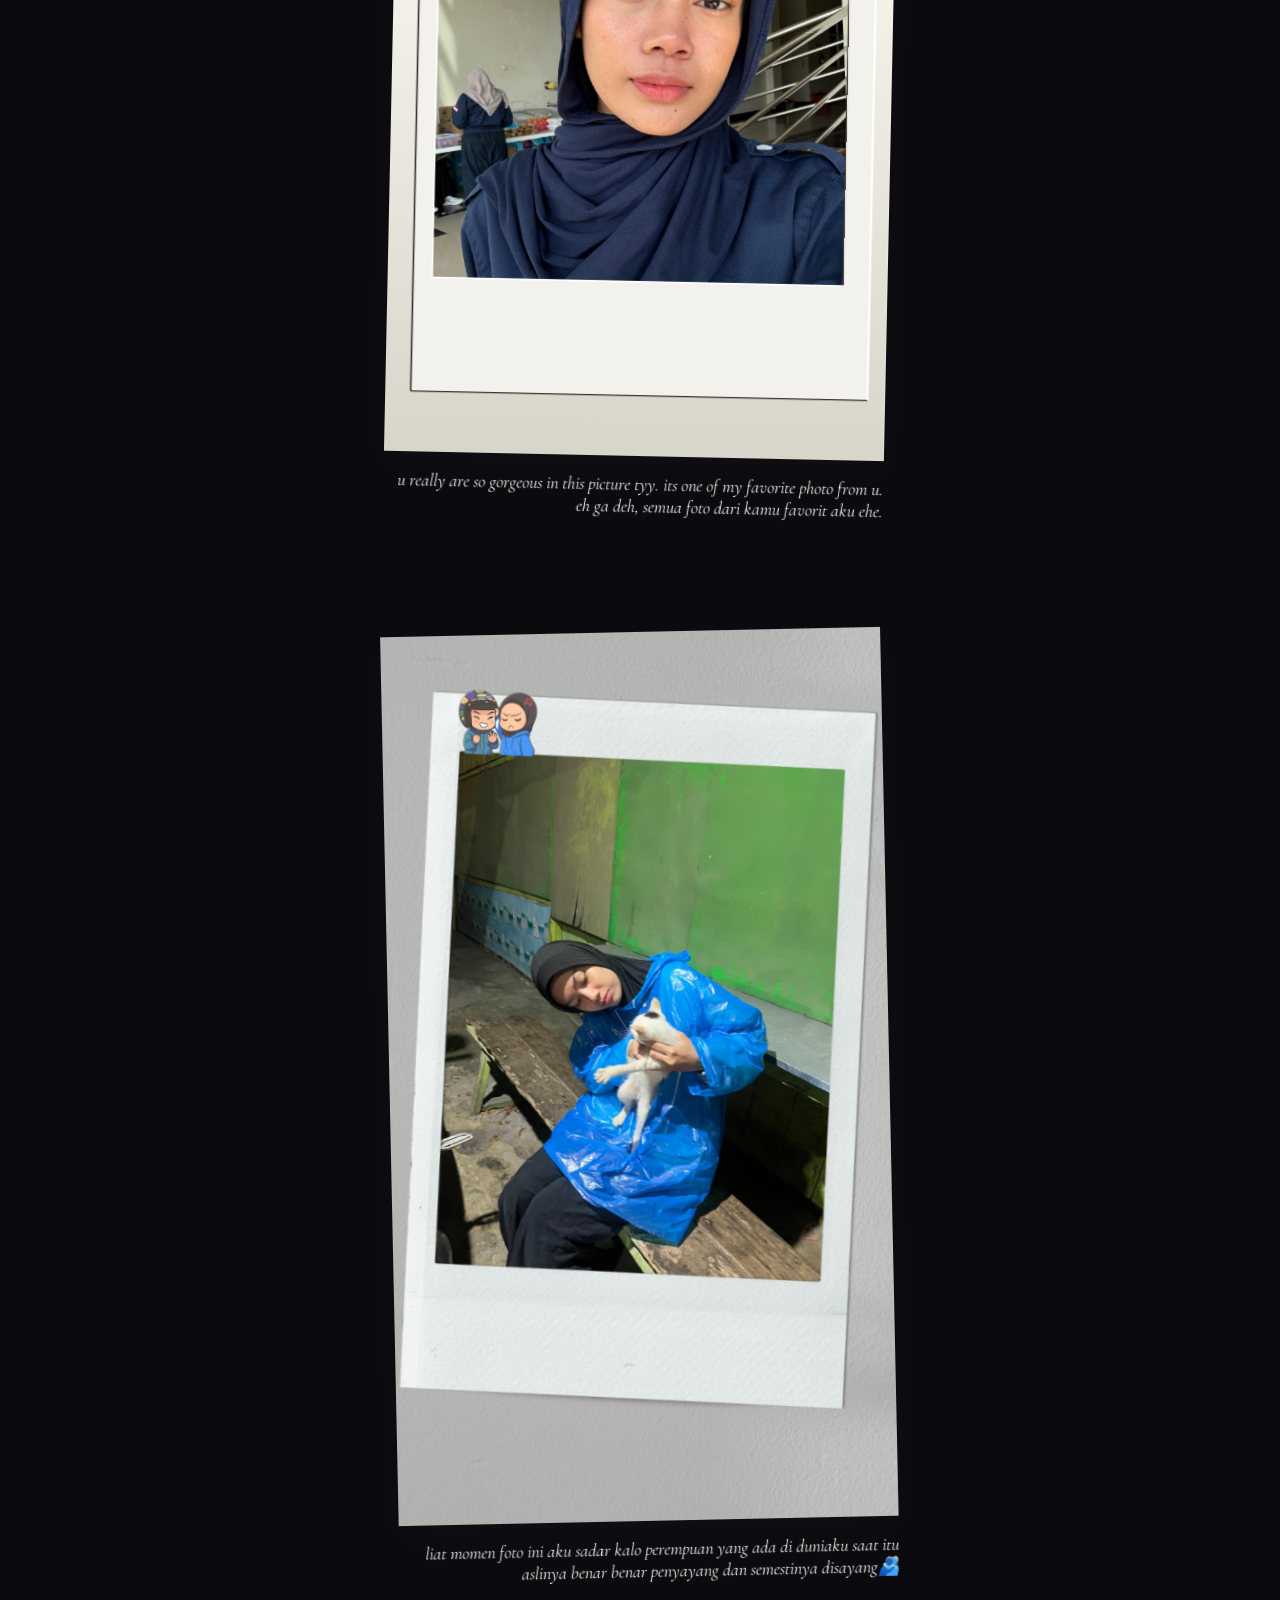
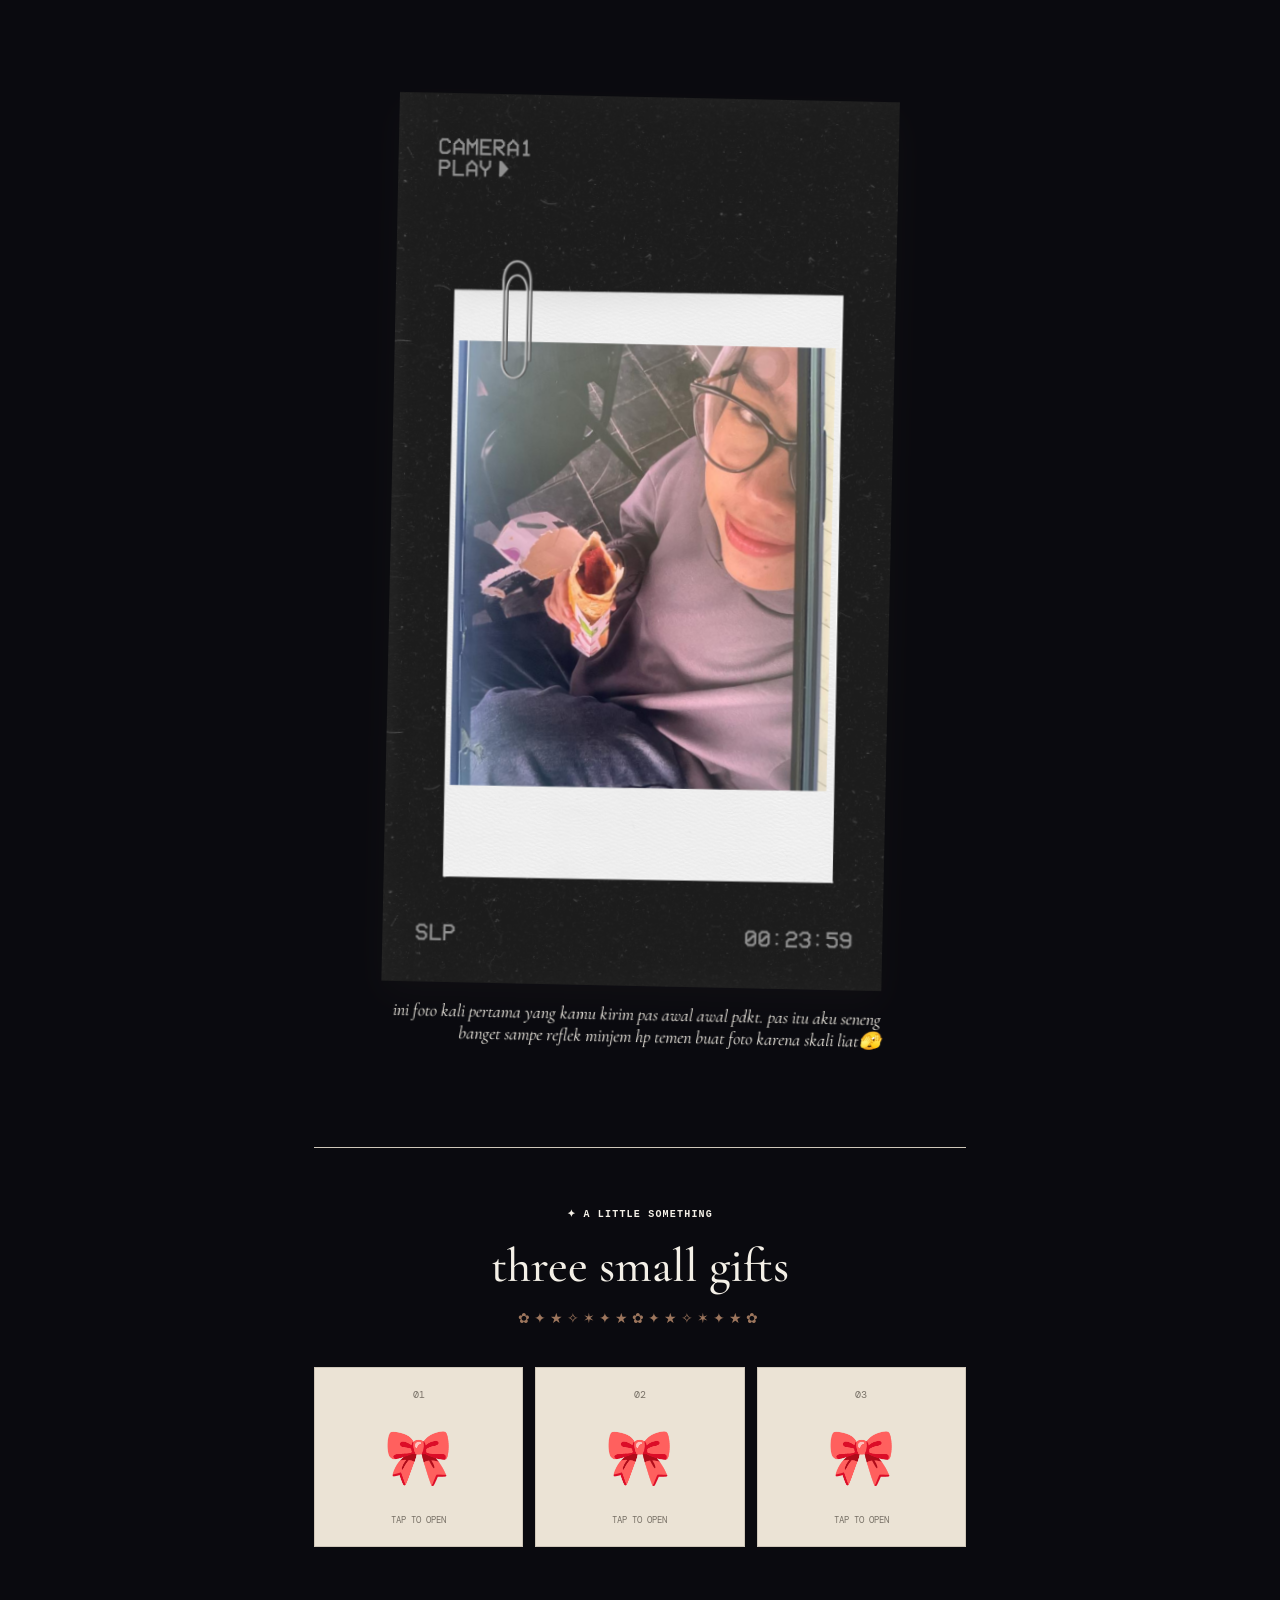
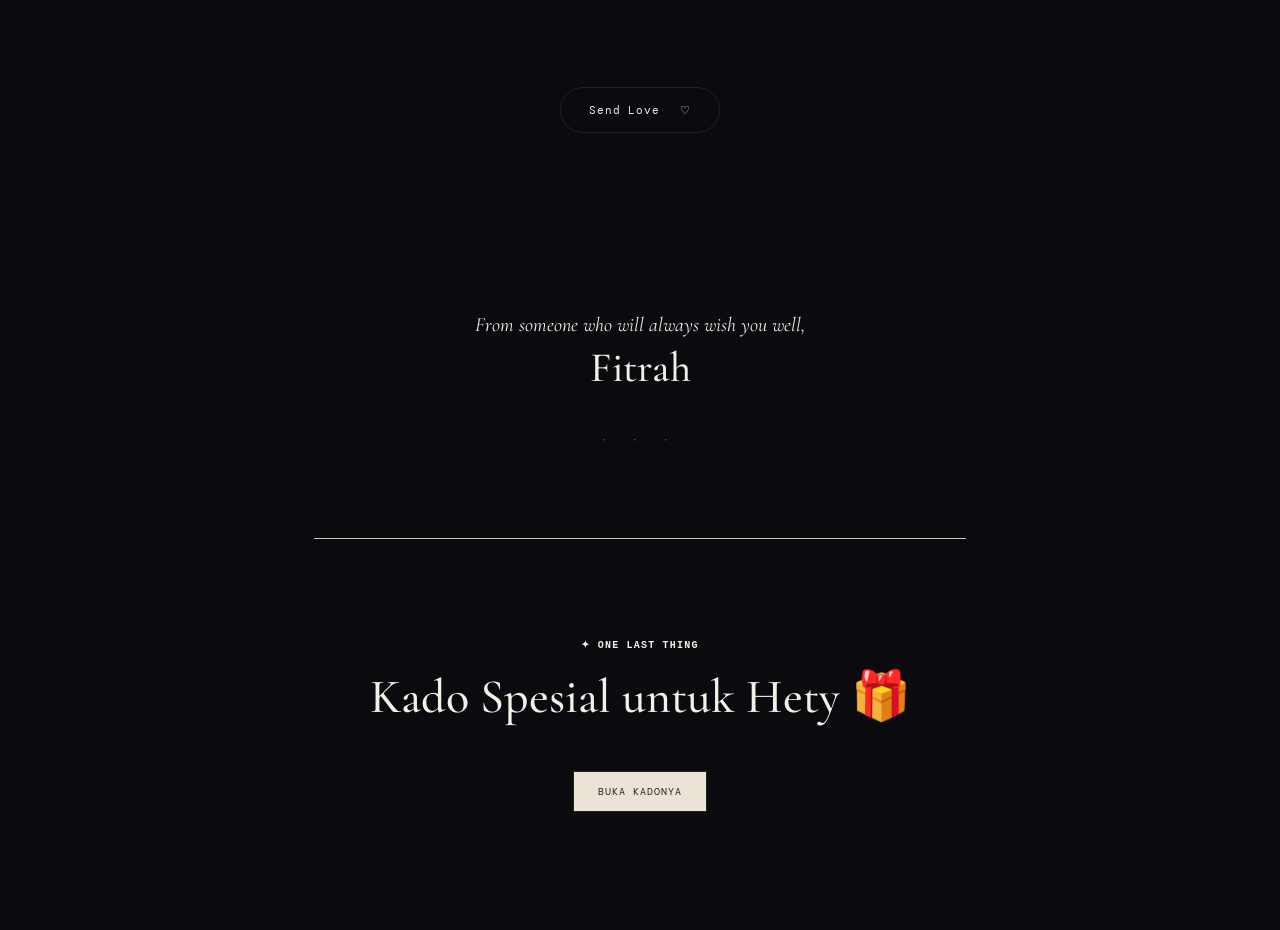
==== commit 5733fced: "t" ====
--- a/main.html
+++ b/main.html
@@ -33,10 +33,10 @@
 
       <div class="intro">
        <p class="dedication">
-    "to the most precious one,
+    to the most precious one,
   </p>
   <p class="dedication">
-    Hety Anjely"
+    Hety Anjely
   </p>
 
   <p>
@@ -202,7 +202,7 @@
     </section>
 
     <footer class="footer reveal">
-      <p>Someone who will always wish you well,</p>
+      <p>From someone who will always wish you well,</p>
       <strong>Fitrah</strong>
       <div class="dots">· · ·</div>
     </footer>
@@ -232,7 +232,7 @@
     <p class="eyebrow">✦ one last thing</p>
 
     <p class="video-caption">
- hiduplah dengan sehat, my silly fav person. you still have enough time to become all you want in life. apapun yang kamu lewatin nantinya, apapun itu tetaplah jadi gadis cantik yang punya berjuta juta energi untuk ceria ya.
+ hiduplah dengan sehat, my silly fav person. you still have enough time to become all you want in life. apapun yang kamu lewatin nantinya, apapun itu tetaplah jadi gadis cantik yang punya berjuta juta energi untuk ceria ya.oh iya, kadonya ada di dalam box yaa. selamat unboxing.
 </p>
 
     <div class="gift-video">
--- a/style.css
+++ b/style.css
@@ -60,9 +60,15 @@
 .brand{position:absolute;left:50%;transform:translateX(-50%);font-size:9px;letter-spacing:.22em}
 .music-toggle{border:0;background:none;font-size:20px;padding:4px}
 .hero{text-align:center;padding:90px 10px 55px}
-.eyebrow,.micro{
-  margin:0 0 17px;color:var(--muted);font:10px "DM Mono",monospace;
-  letter-spacing:.12em;text-transform:uppercase;
+.eyebrow,
+.micro {
+  margin: 0 0 17px;
+  color: var(--muted);
+  font: 10px "DM Mono", monospace;
+  letter-spacing: .12em;
+  text-transform: uppercase;
+  font-weight: 700;
+  color: var(--paper);
 }
 .hero h1{font-size:clamp(70px,15vw,120px);line-height:1.3;font-weight:500;margin:0 0 54px;letter-spacing:-.055em}
 .hero h1 em{font-weight:400;letter-spacing:-.055em}
@@ -129,7 +135,7 @@
 .footer p{font-size:20px;font-style:italic;margin:0 0 5px}.footer strong{font-size:42px;font-weight:500}
 .dots{margin-top:35px;color:var(--muted);letter-spacing:12px}
 .special{text-align:center;border-top:1px solid var(--line);padding:100px 0 120px}
-.open-special{margin-top:30px;border:1px solid var(--ink);background:transparent;padding:13px 24px;font:10px "DM Mono",monospace;text-transform:uppercase;letter-spacing:.1em}
+.open-special{margin-top:30px;border:1px solid var(--ink);background:var(--cream);padding:13px 24px;font:10px "DM Mono",monospace;text-transform:uppercase;letter-spacing:.1em;color:var(--ink)}
 .modal{position:fixed;inset:0;background:#25231f88;display:grid;place-items:center;padding:25px;opacity:0;pointer-events:none;transition:.3s;z-index:10}
 .modal.open{opacity:1;pointer-events:auto}
 .modal-card{color: var(--ink);position:relative;background:var(--paper);max-width:430px;width:100%;padding:60px 40px;text-align:center;box-shadow:0 20px 70px #0003}
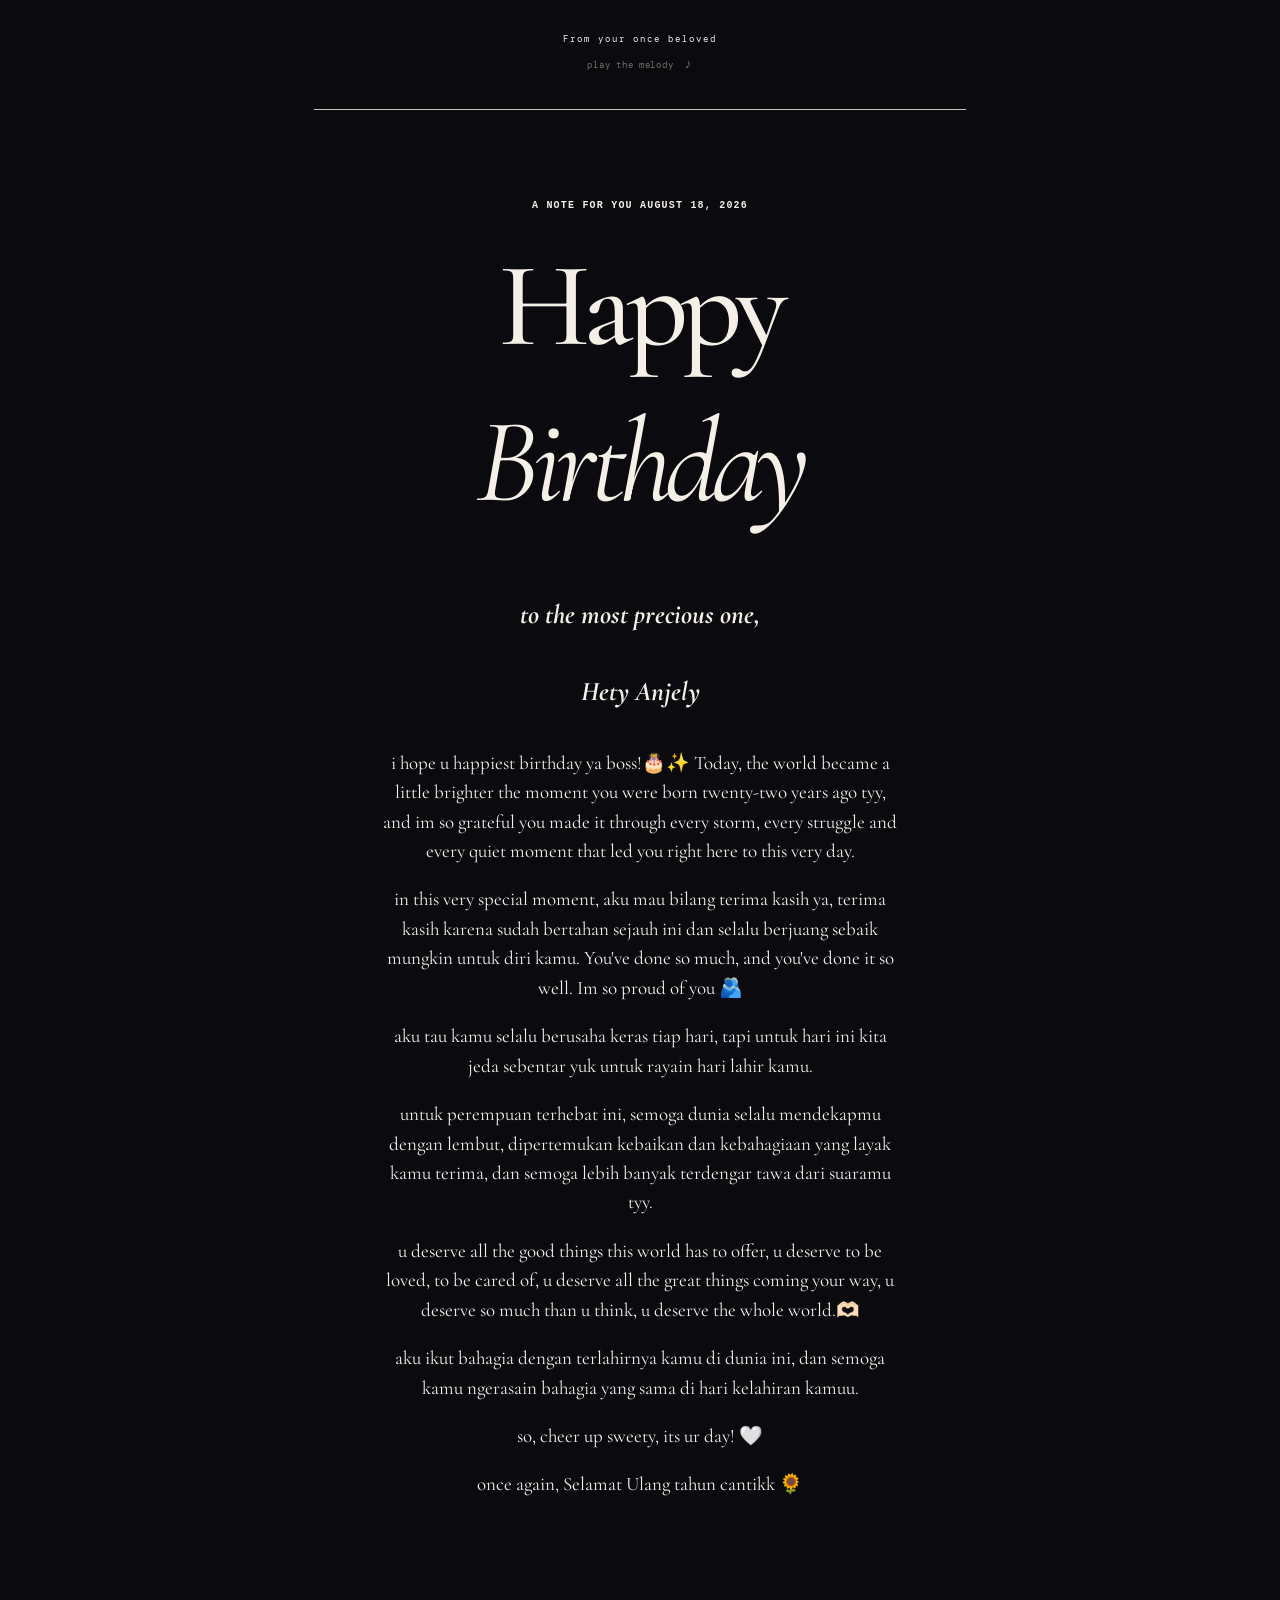
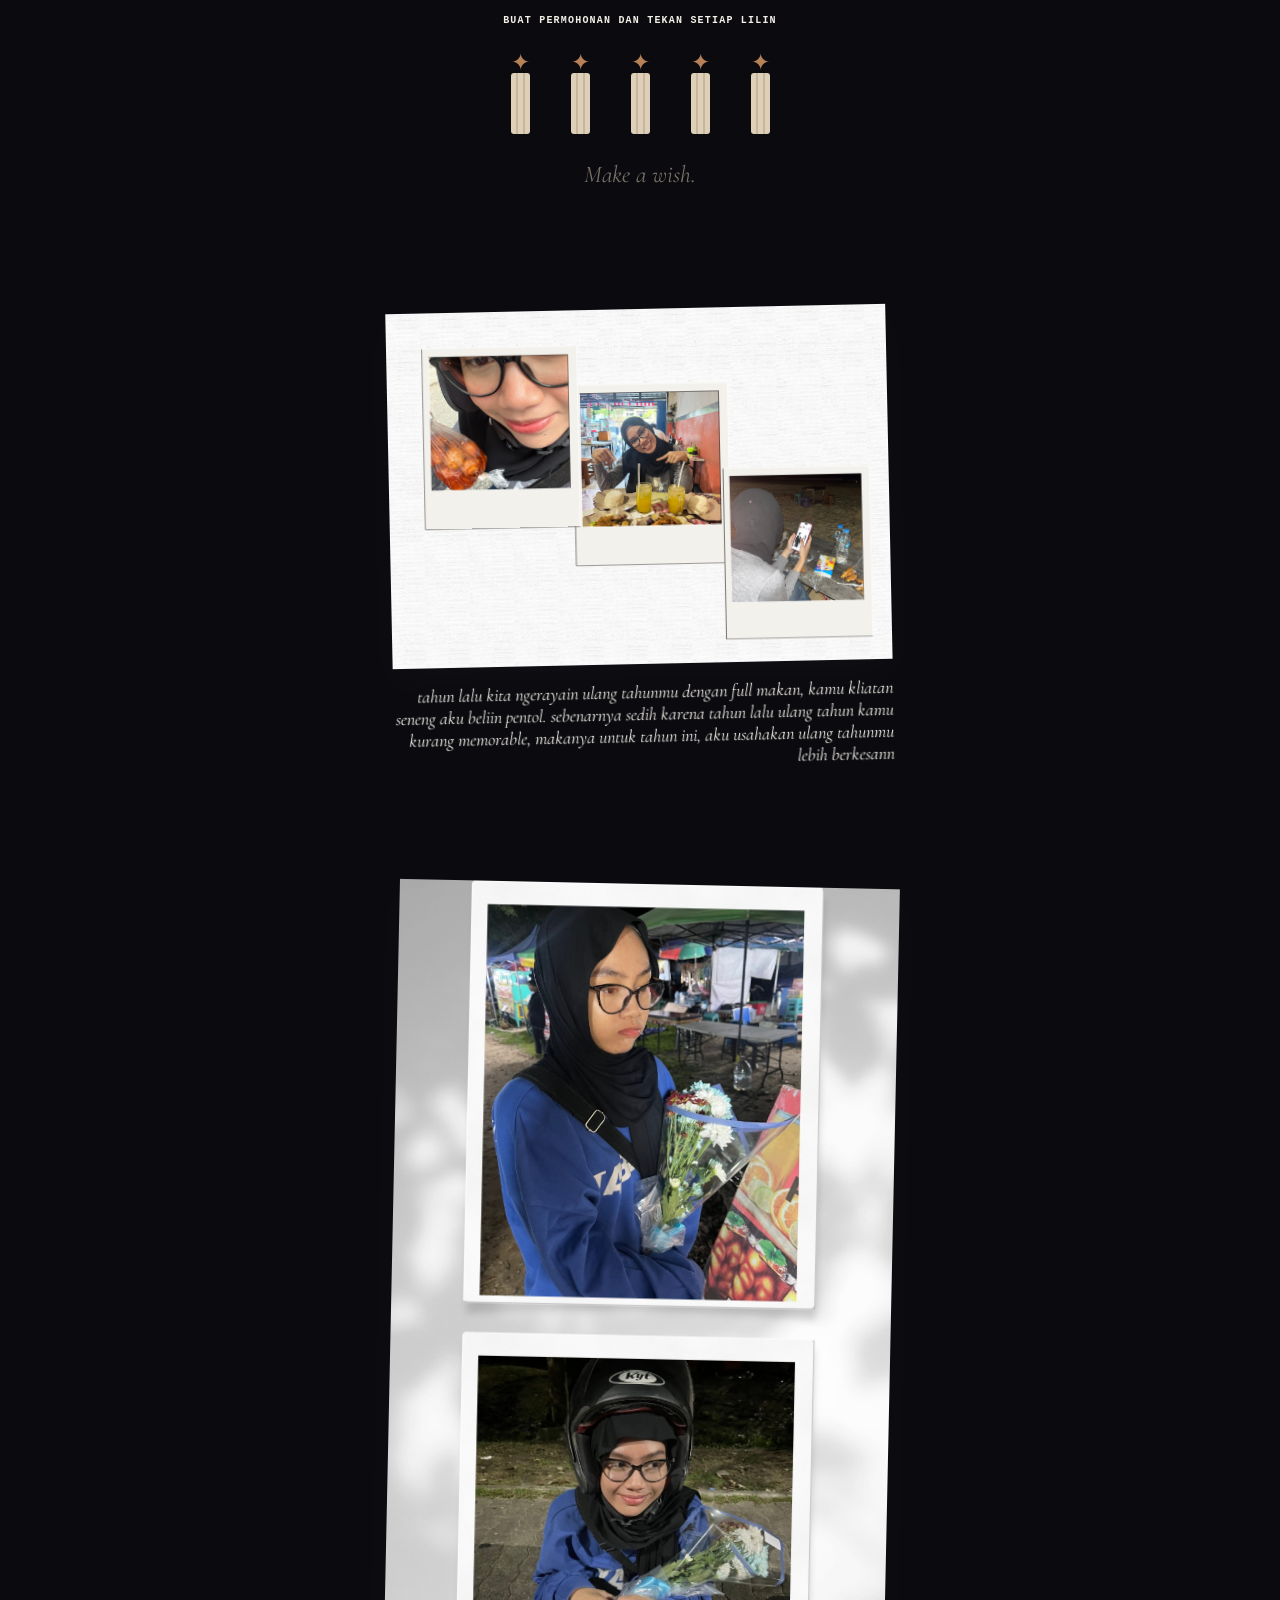
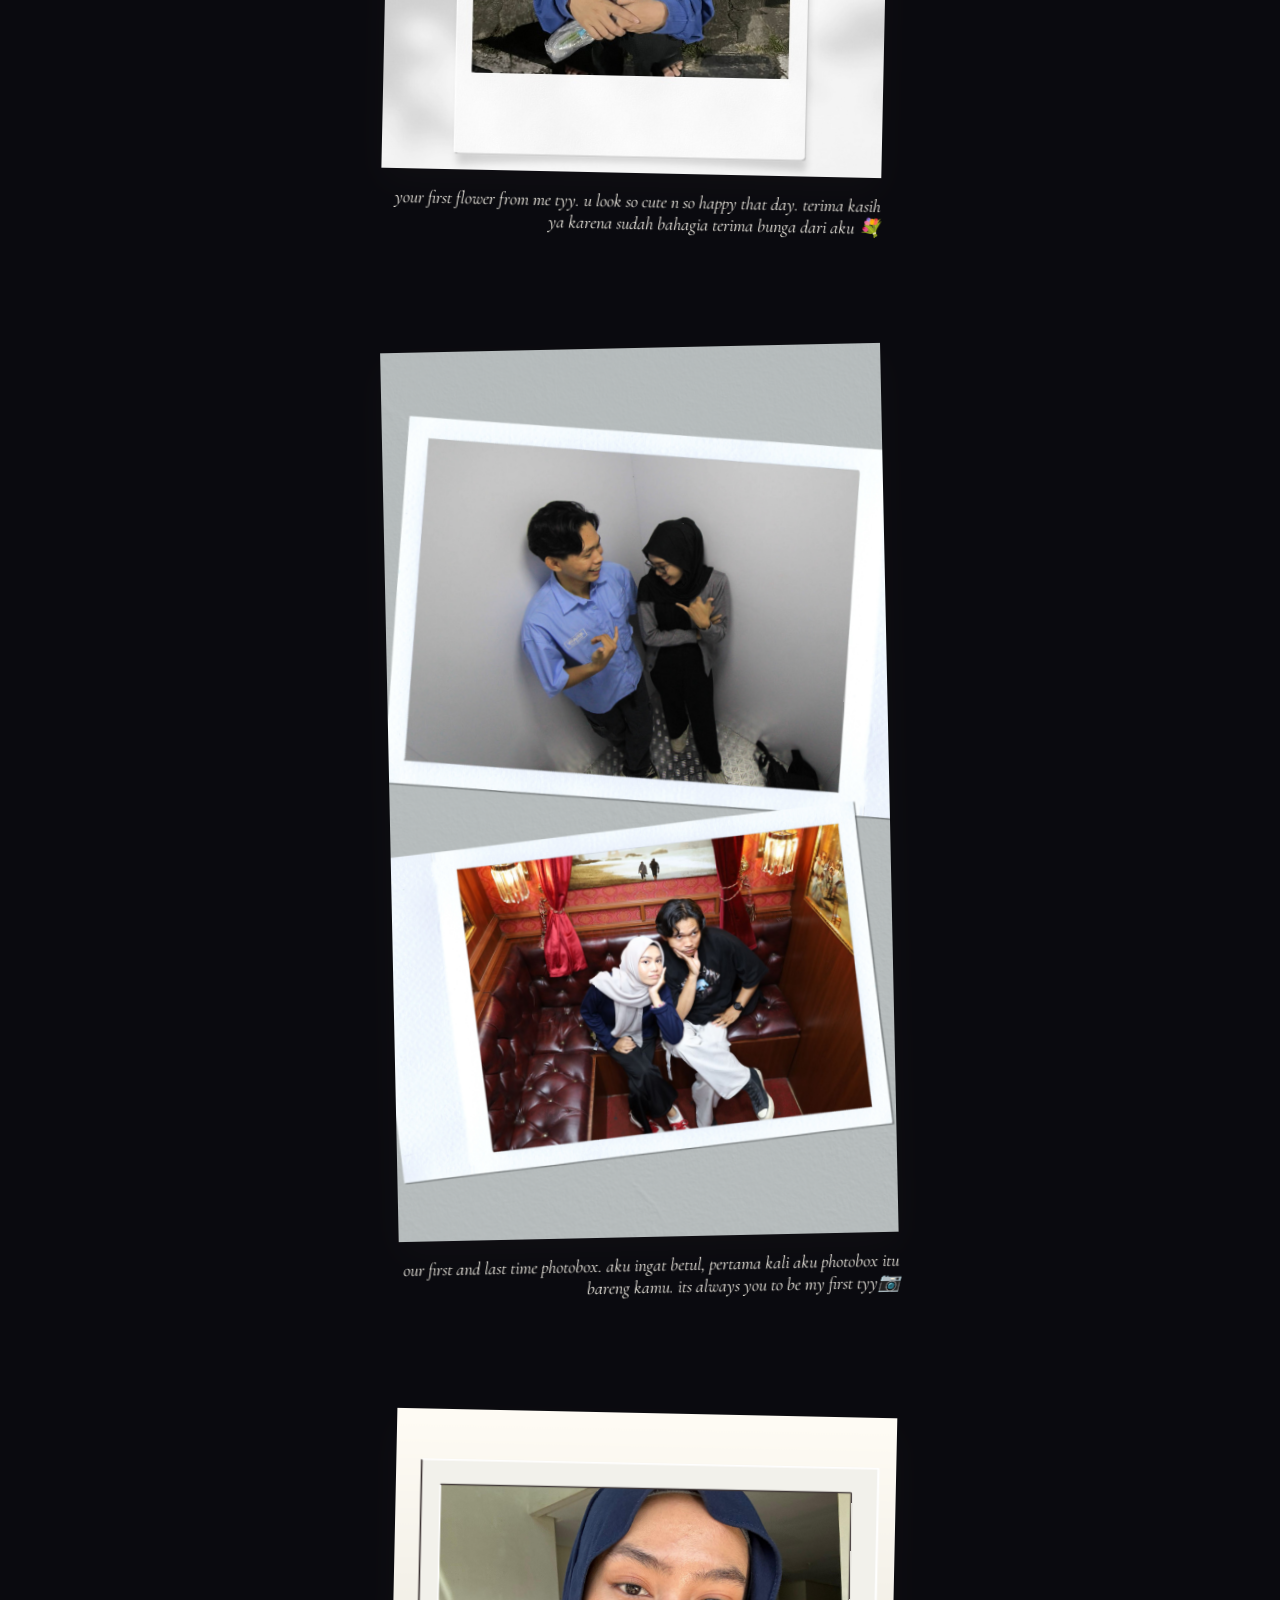
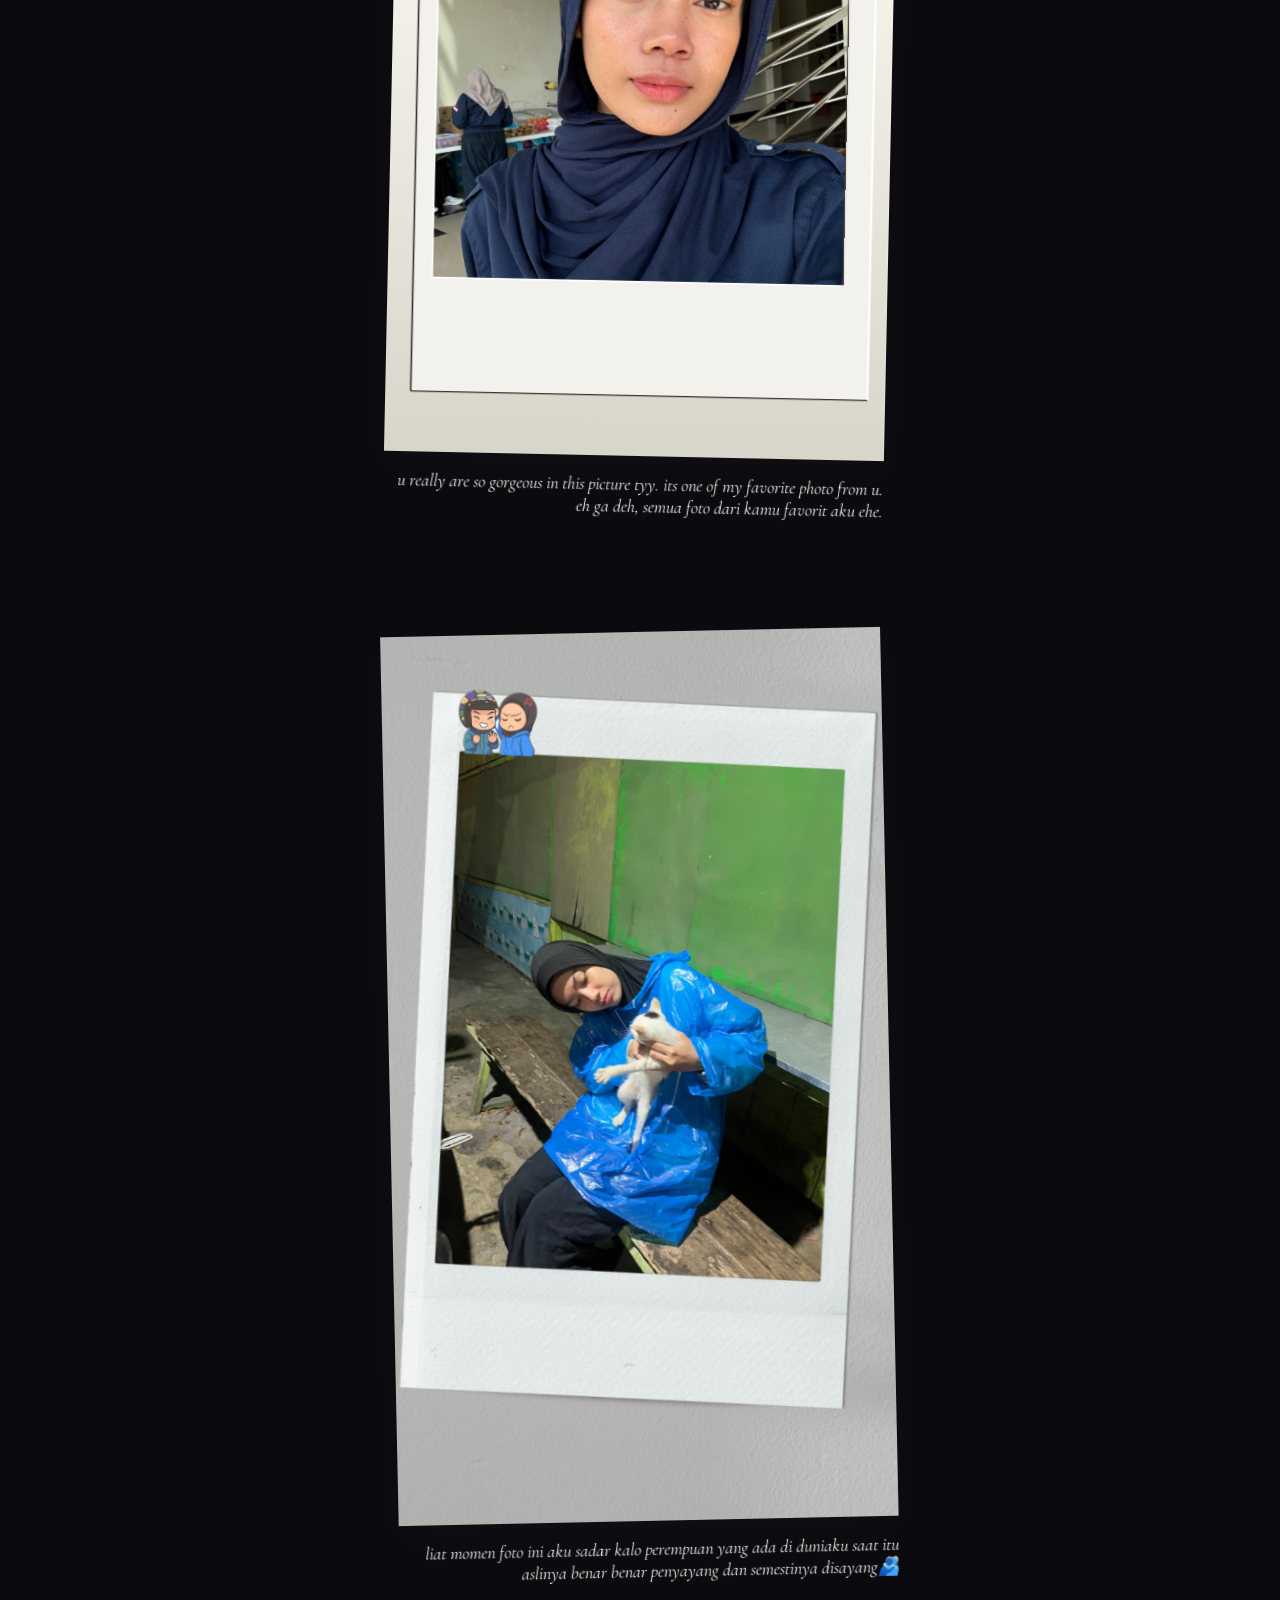
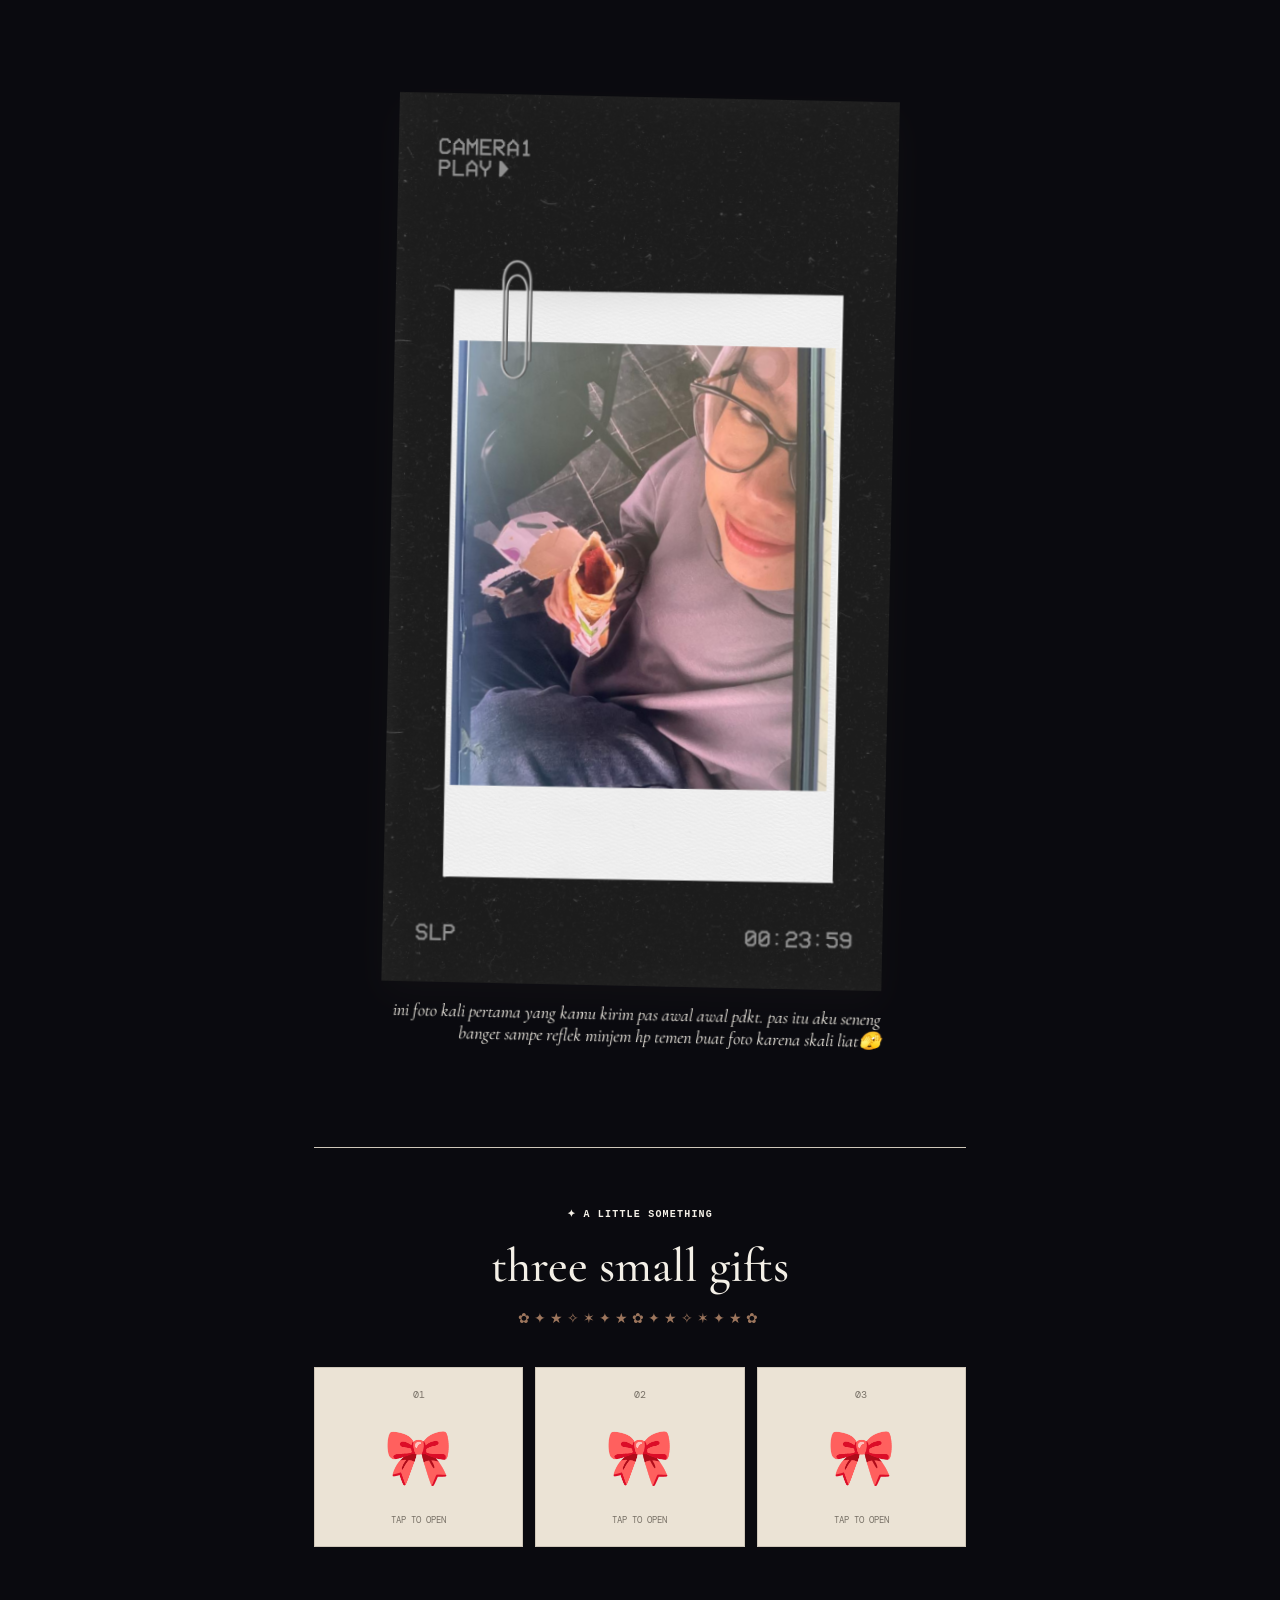
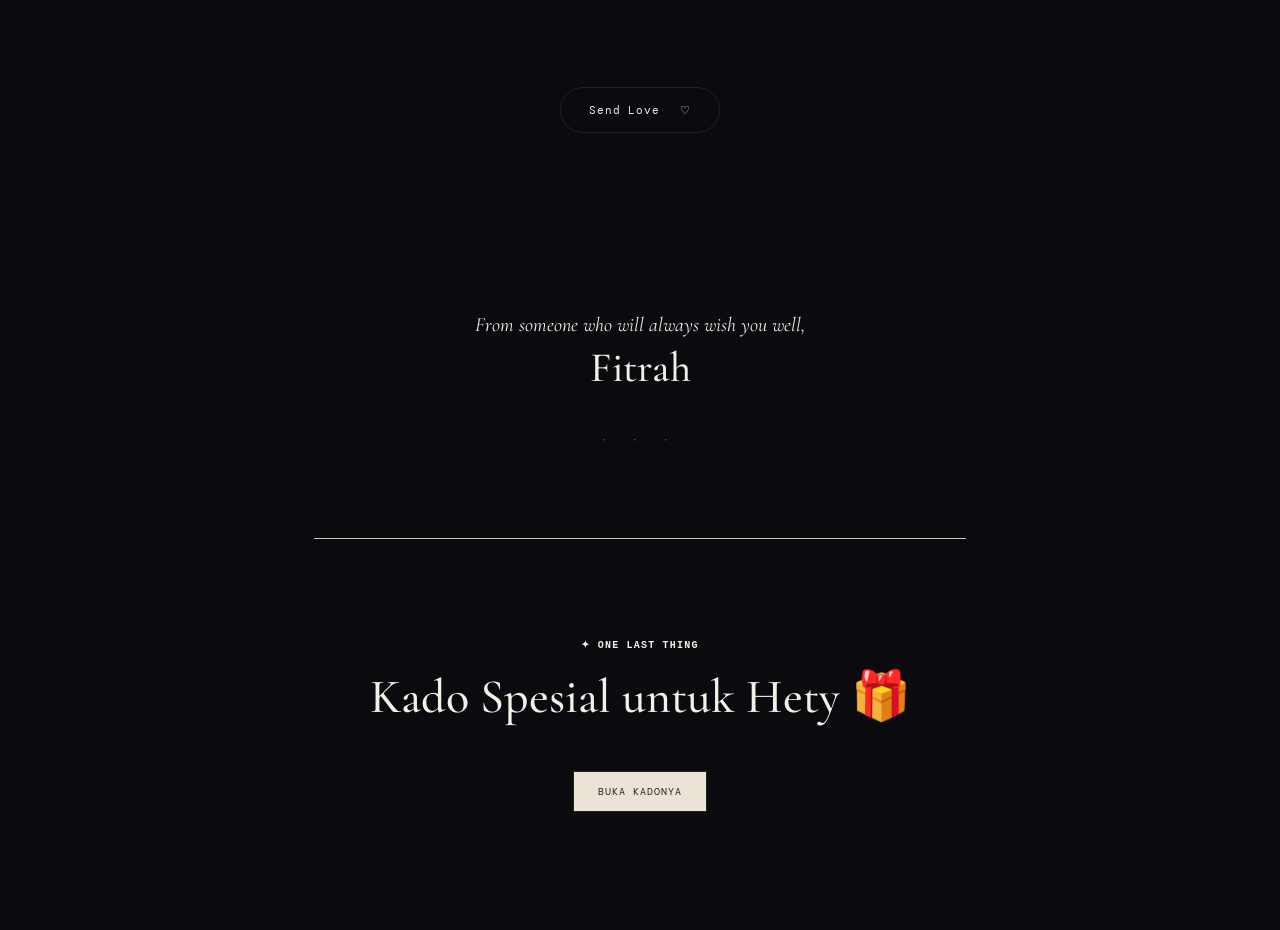
==== commit 8ead0d1b: "typo fix" ====
--- a/main.html
+++ b/main.html
@@ -11,7 +11,7 @@
 </head>
 <body>
   
-  <audio autoplay id="birthdayMusic" src="music/birthday.mp3" preload="auto" loop></audio>
+  <audio id="birthdayMusic" src="music/birthday.mp3" preload="auto" loop playsinline></audio>
   <div class="fireflies" id="fireflies"></div>
   <div class="floating-balloons" id="floatingBalloons"></div>
   <main class="page">
@@ -64,7 +64,7 @@
   </p>
 
   <p>
-    u deserve al the good things this world has to offer, u deserve to be loved,
+    u deserve all the good things this world has to offer, u deserve to be loved,
     to be cared of, u deserve all the great things coming your way,
     u deserve so much than u think, u deserve the whole world.🫶🏻
   </p>
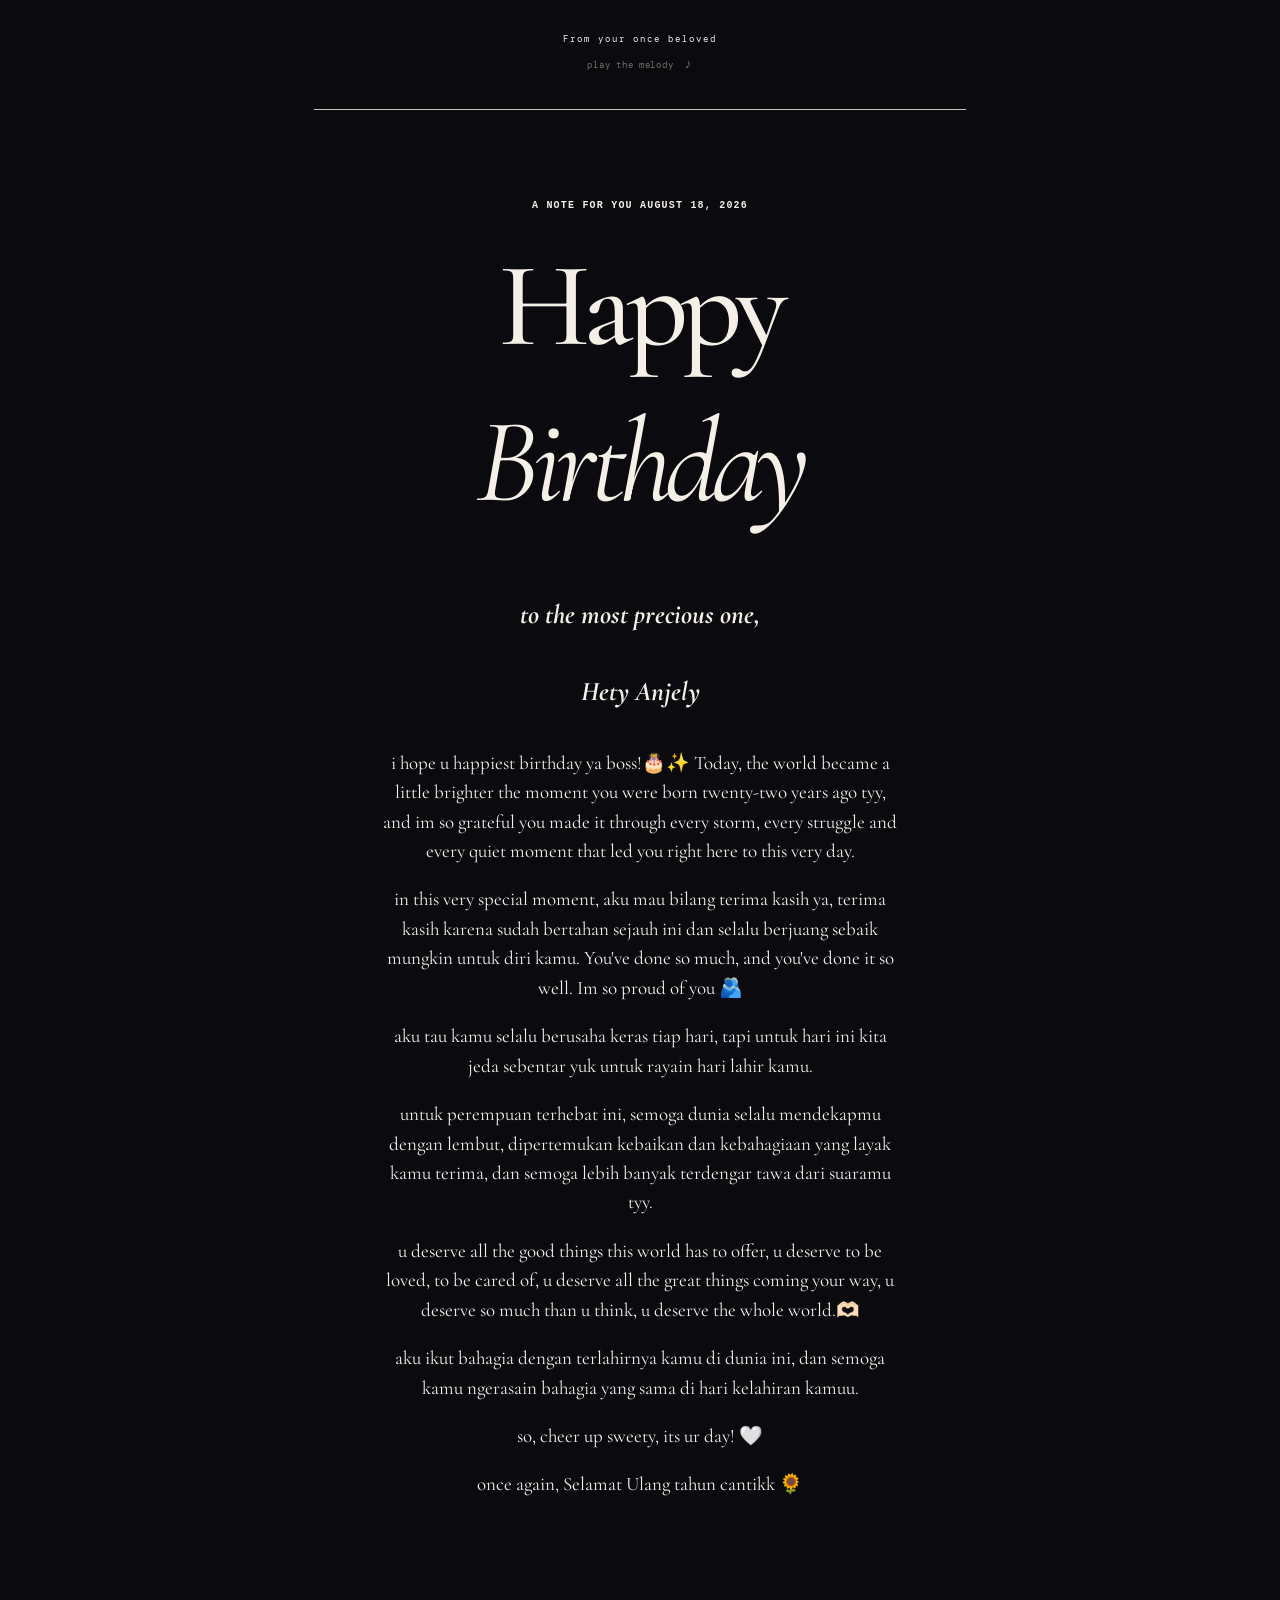
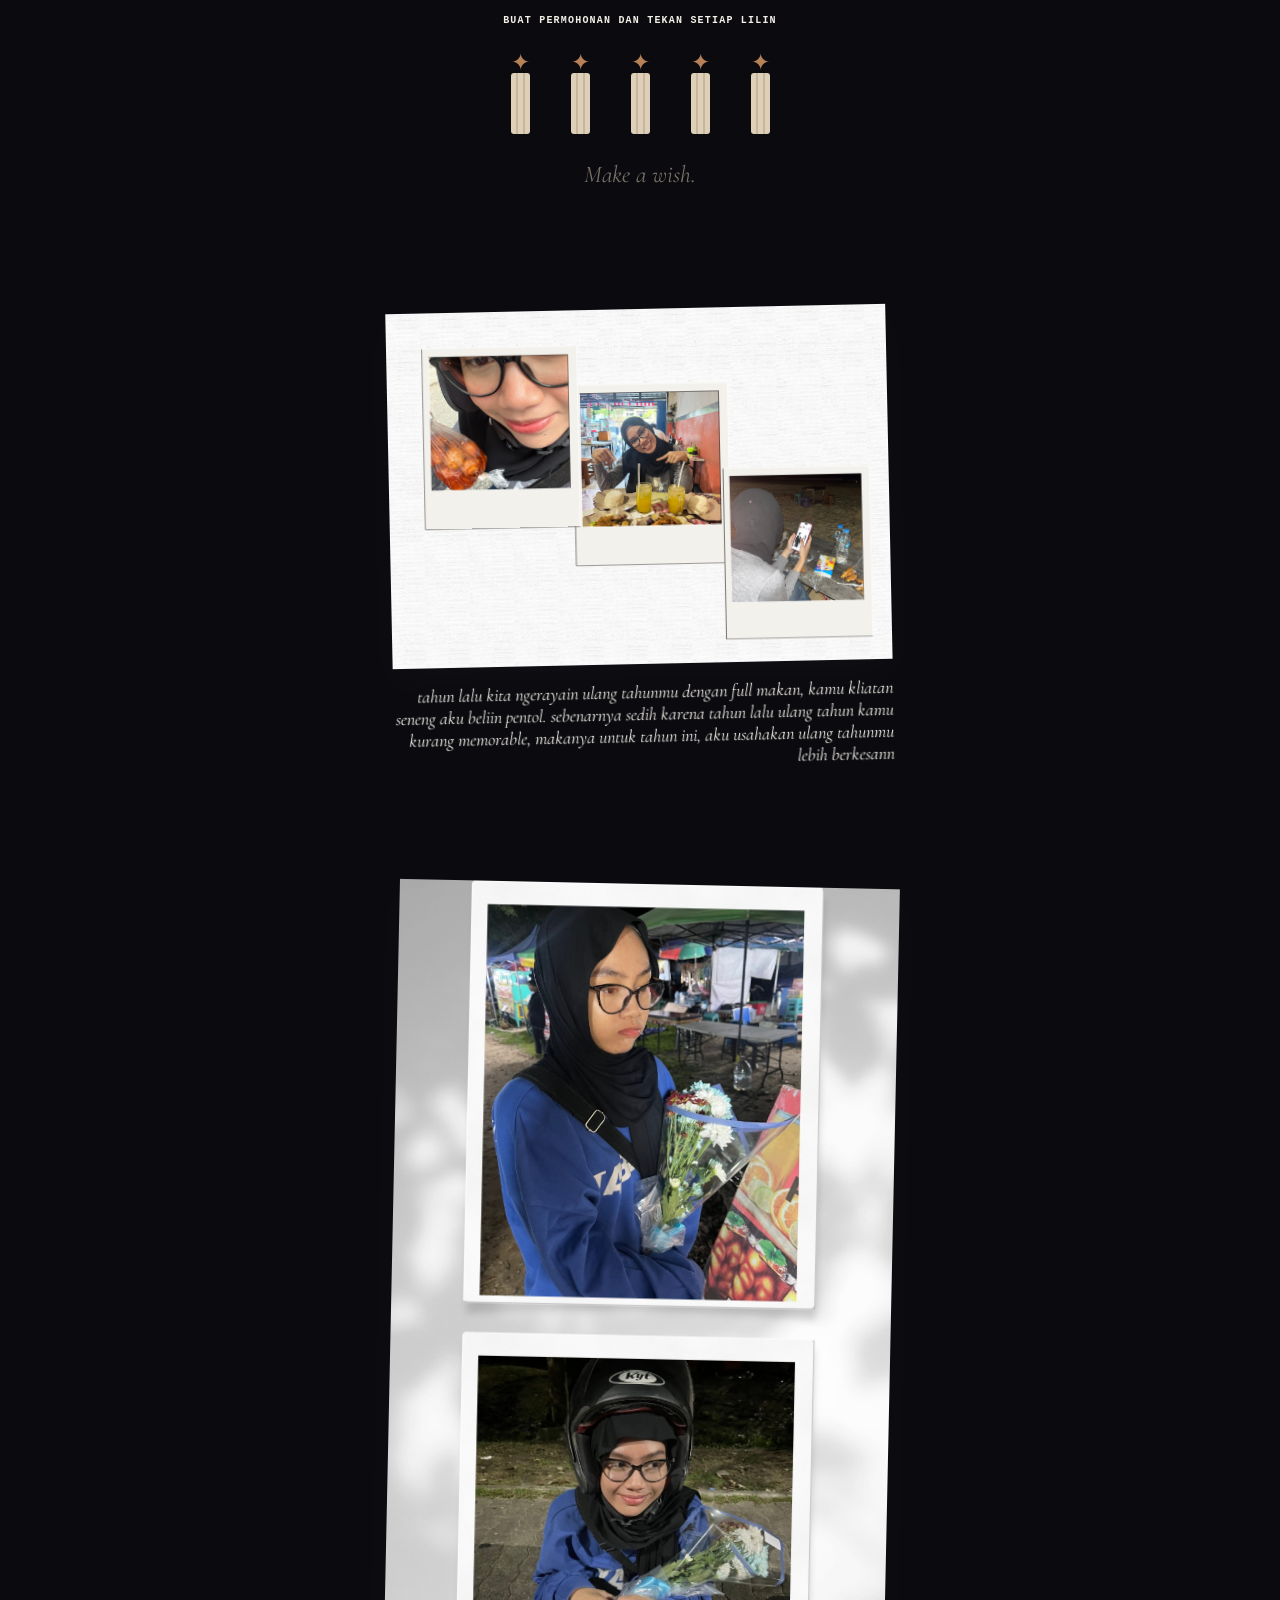
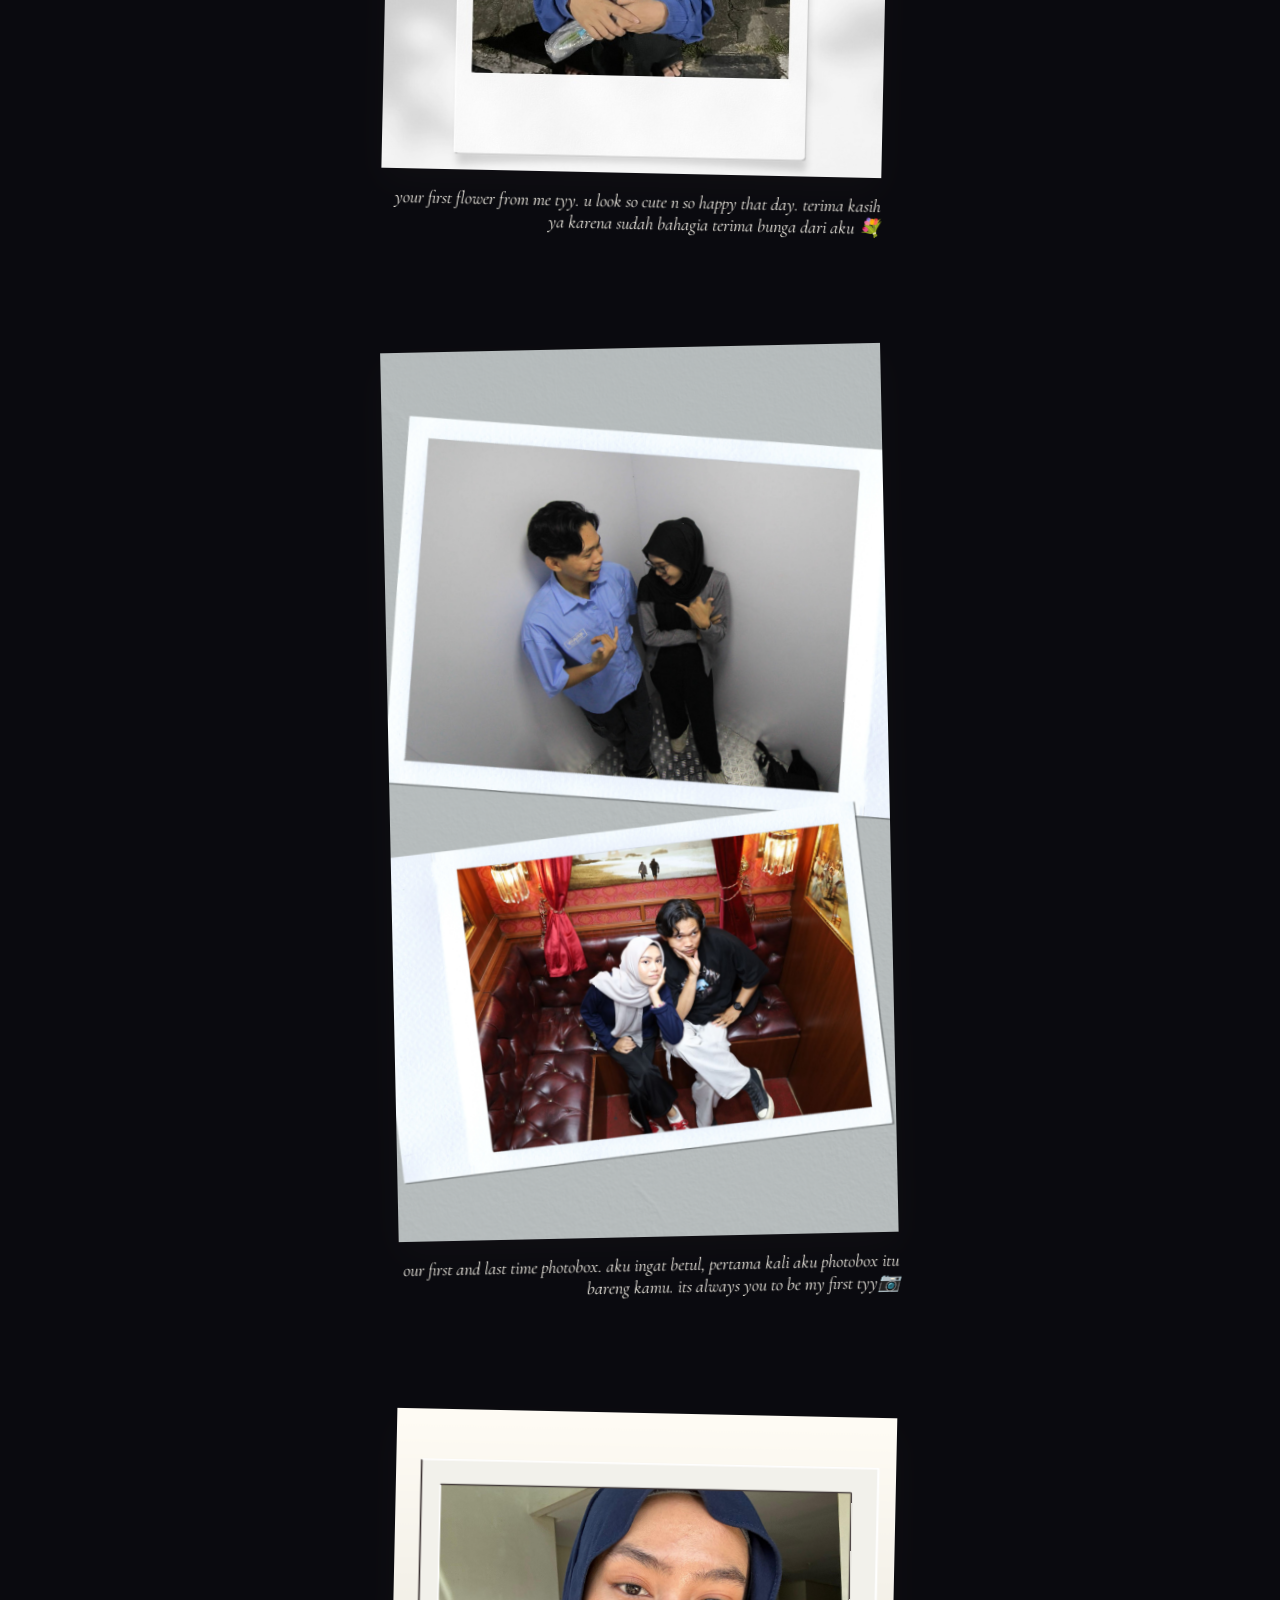
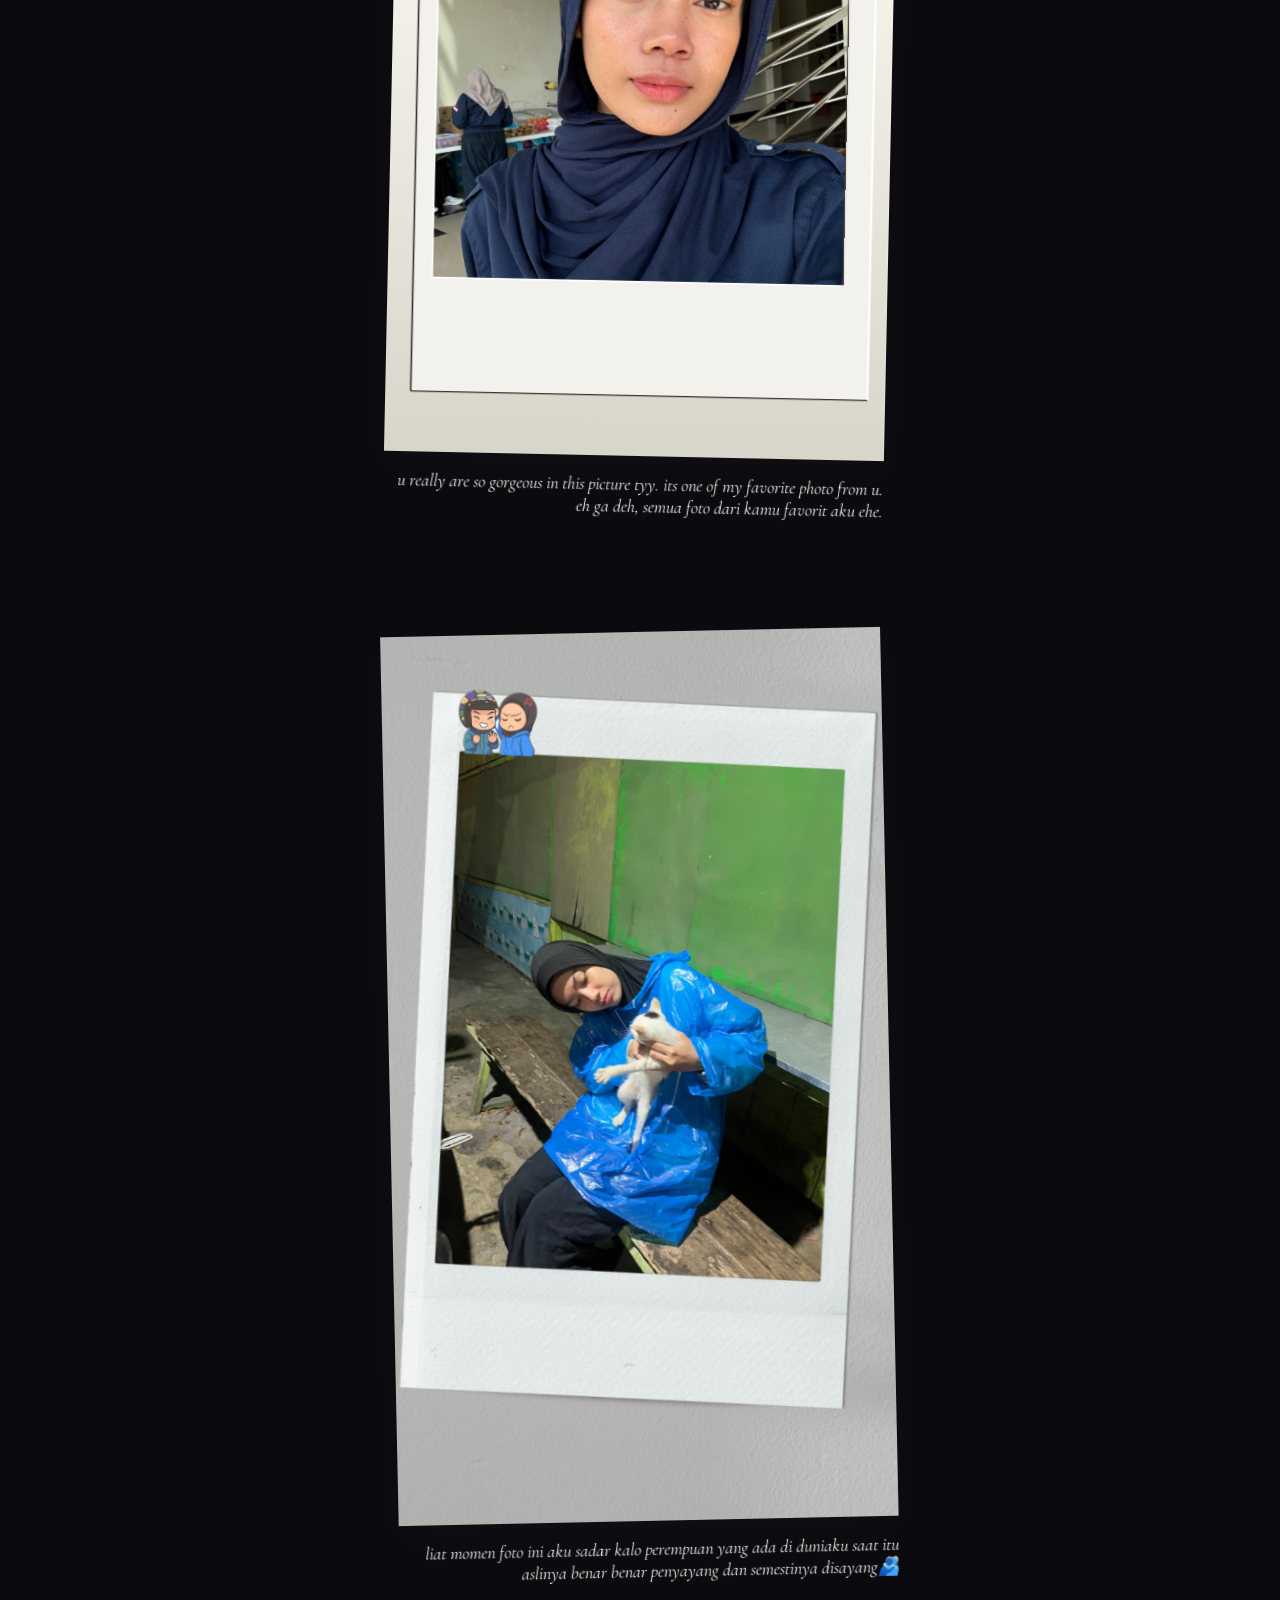
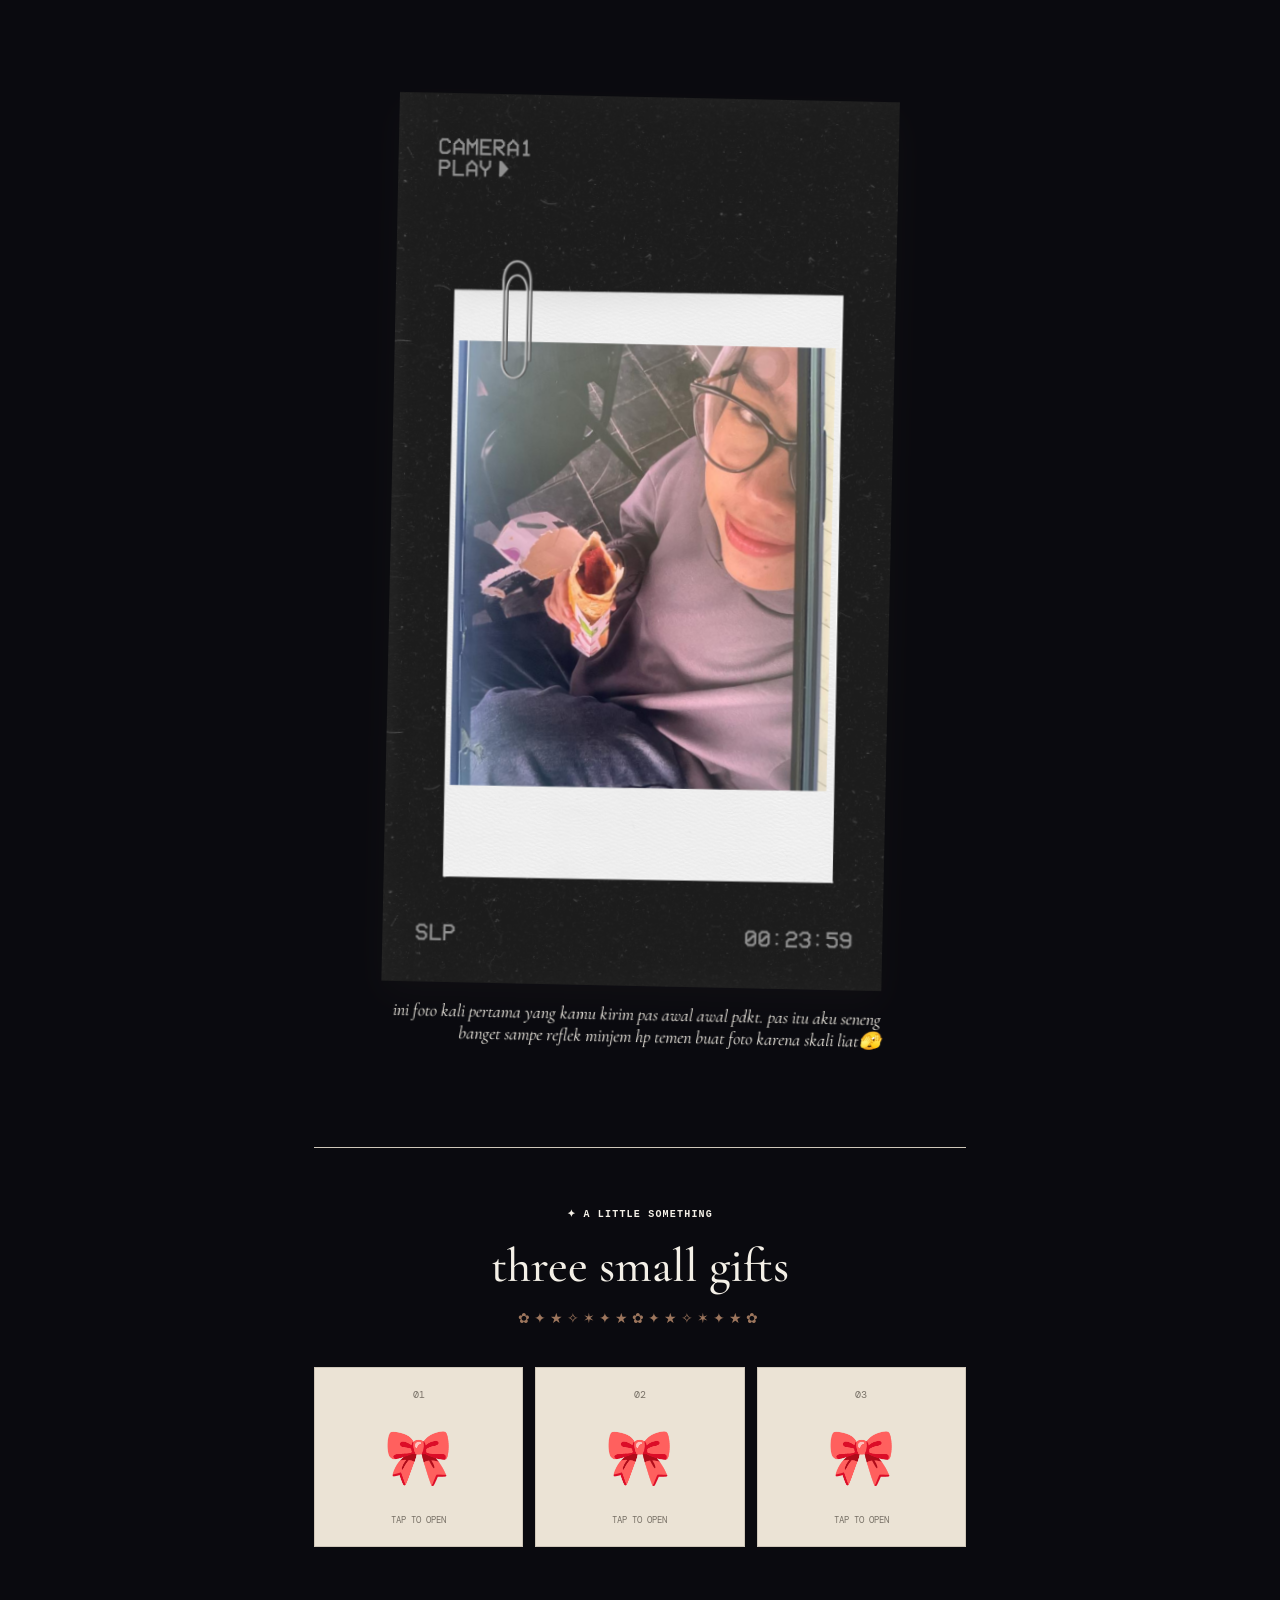
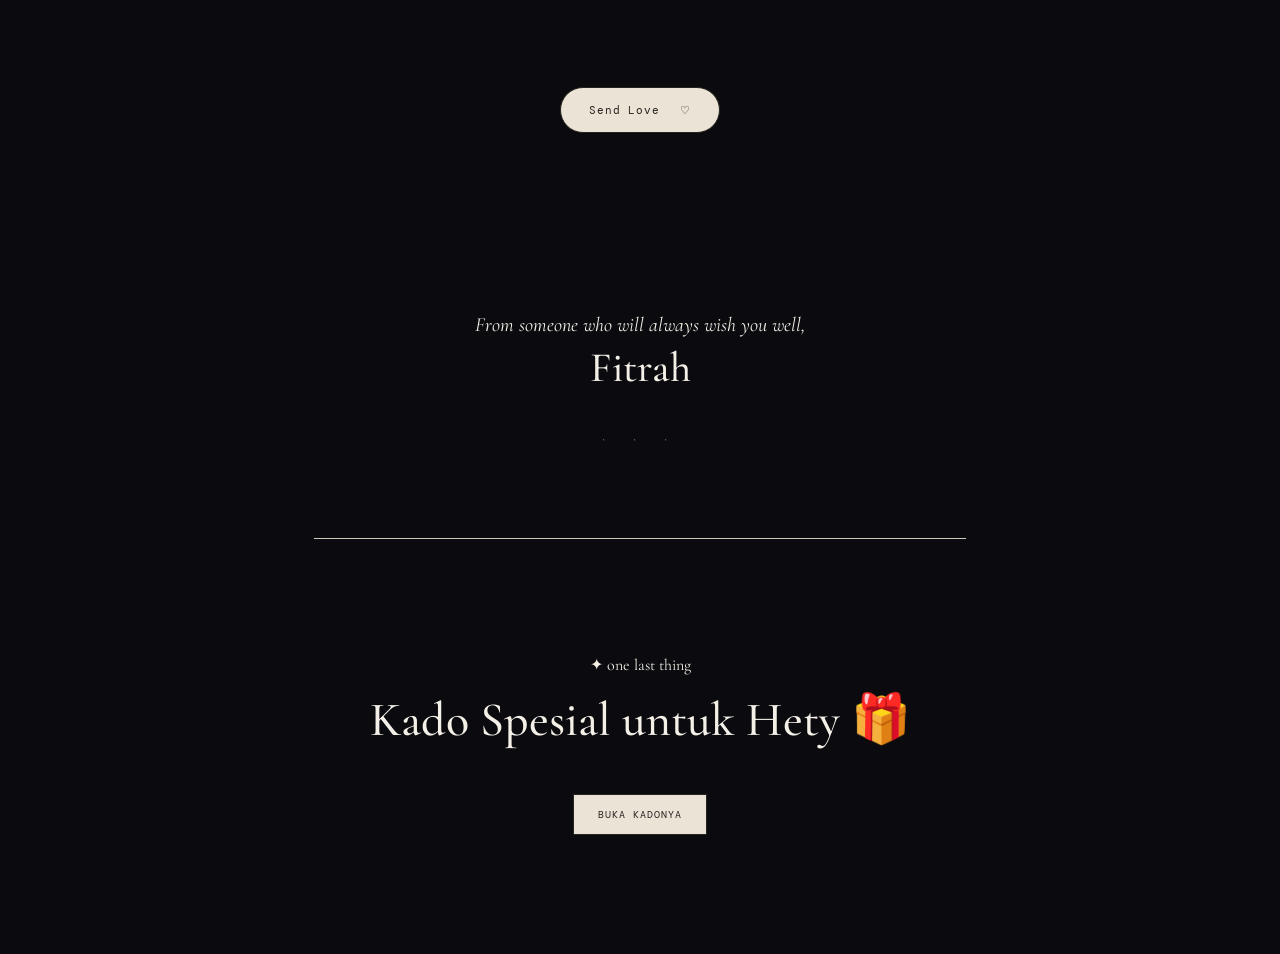
==== commit 78f72963: "fixed" ====
--- a/main.html
+++ b/main.html
@@ -208,7 +208,7 @@
     </footer>
 
     <section class="special reveal">
-      <p class="eyebrow">✦ one last thing</p>
+      <p class="eyebrowfirst">✦ one last thing</p>
       <h2>Kado Spesial untuk Hety 🎁</h2>
       <button class="open-special" id="specialButton">Buka kadonya</button>
     </section>
--- a/style.css
+++ b/style.css
@@ -70,6 +70,21 @@
   font-weight: 700;
   color: var(--paper);
 }
+
+.eyebrow2 {
+  margin: 0 0 17px;
+  color: var(--ink);
+  font: 10px "DM Mono", monospace;
+  letter-spacing: .12em;
+  text-transform: uppercase;
+  font-weight: 700;
+}
+
+.modal .eyebrow,
+.modal .eyebrow2 {
+  color: var(--ink);
+}
+
 .hero h1{font-size:clamp(70px,15vw,120px);line-height:1.3;font-weight:500;margin:0 0 54px;letter-spacing:-.055em}
 .hero h1 em{font-weight:400;letter-spacing:-.055em}
 .intro{max-width:520px;margin:auto;font-size:19px;line-height:1.55}
@@ -128,7 +143,7 @@
 .equalizer b:nth-child(2){animation-delay:.1s}.equalizer b:nth-child(3){animation-delay:.2s}.equalizer b:nth-child(4){animation-delay:.35s}.equalizer b:nth-child(5){animation-delay:.15s}
 @keyframes eq{to{height:26px}}
 .love{text-align:center;padding:50px 0}
-.love-button{border:1px solid var(--ink);background:transparent;padding:15px 28px;border-radius:100px;display:inline-flex;gap:20px;font:11px "DM Mono",monospace;letter-spacing:.08em;transition:.3s}
+.love-button{border:1px solid var(--ink);background:var(--cream);padding:15px 28px;border-radius:100px;display:inline-flex;gap:20px;font:11px "DM Mono",monospace;letter-spacing:.08em;transition:.3s;color:var(--ink)}
 .love-button:hover,.love-button.sent{background:var(--ink);color:var(--paper)}
 #loveStatus{height:18px;font-style:italic;color:var(--muted);margin:12px 0 0}
 .footer{text-align:center;padding:100px 0 90px}
@@ -136,9 +151,9 @@
 .dots{margin-top:35px;color:var(--muted);letter-spacing:12px}
 .special{text-align:center;border-top:1px solid var(--line);padding:100px 0 120px}
 .open-special{margin-top:30px;border:1px solid var(--ink);background:var(--cream);padding:13px 24px;font:10px "DM Mono",monospace;text-transform:uppercase;letter-spacing:.1em;color:var(--ink)}
-.modal{position:fixed;inset:0;background:#25231f88;display:grid;place-items:center;padding:25px;opacity:0;pointer-events:none;transition:.3s;z-index:10}
+.modal{position:fixed;inset:0;background:#25231f88;display:grid;place-items:center;padding:25px;opacity:0;pointer-events:none;transition:.3s;z-index:10;overflow-y:auto}
 .modal.open{opacity:1;pointer-events:auto}
-.modal-card{color: var(--ink);position:relative;background:var(--paper);max-width:430px;width:100%;padding:60px 40px;text-align:center;box-shadow:0 20px 70px #0003}
+.modal-card{color: var(--ink);position:relative;background:var(--paper);max-width:430px;width:min(100%,430px);padding:60px 40px;text-align:center;box-shadow:0 20px 70px #0003;max-height:90vh;overflow-y:auto}
 .modal-card h2{font-size:50px;font-weight:500;margin:10px 0 20px}
 .modal-card p:not(.eyebrow){font-size:20px;line-height:1.5}
 .close{position:absolute;right:18px;top:12px;border:0;background:none;font-size:28px}
@@ -578,18 +593,23 @@
    ========================= */
 
 .video-modal-card {
-  max-width: 520px;
+  max-width: min(90vw, 720px);
+  width: min(100%, 720px);
 }
 
 .gift-video {
   width: 100%;
   margin: 25px auto;
+  display: flex;
+  justify-content: center;
 }
 
 .gift-video video {
   display: block;
   width: 100%;
-  max-height: 500px;
+  max-width: 100%;
+  height: auto;
+  max-height: 72vh;
   object-fit: contain;
   margin: auto;
 }
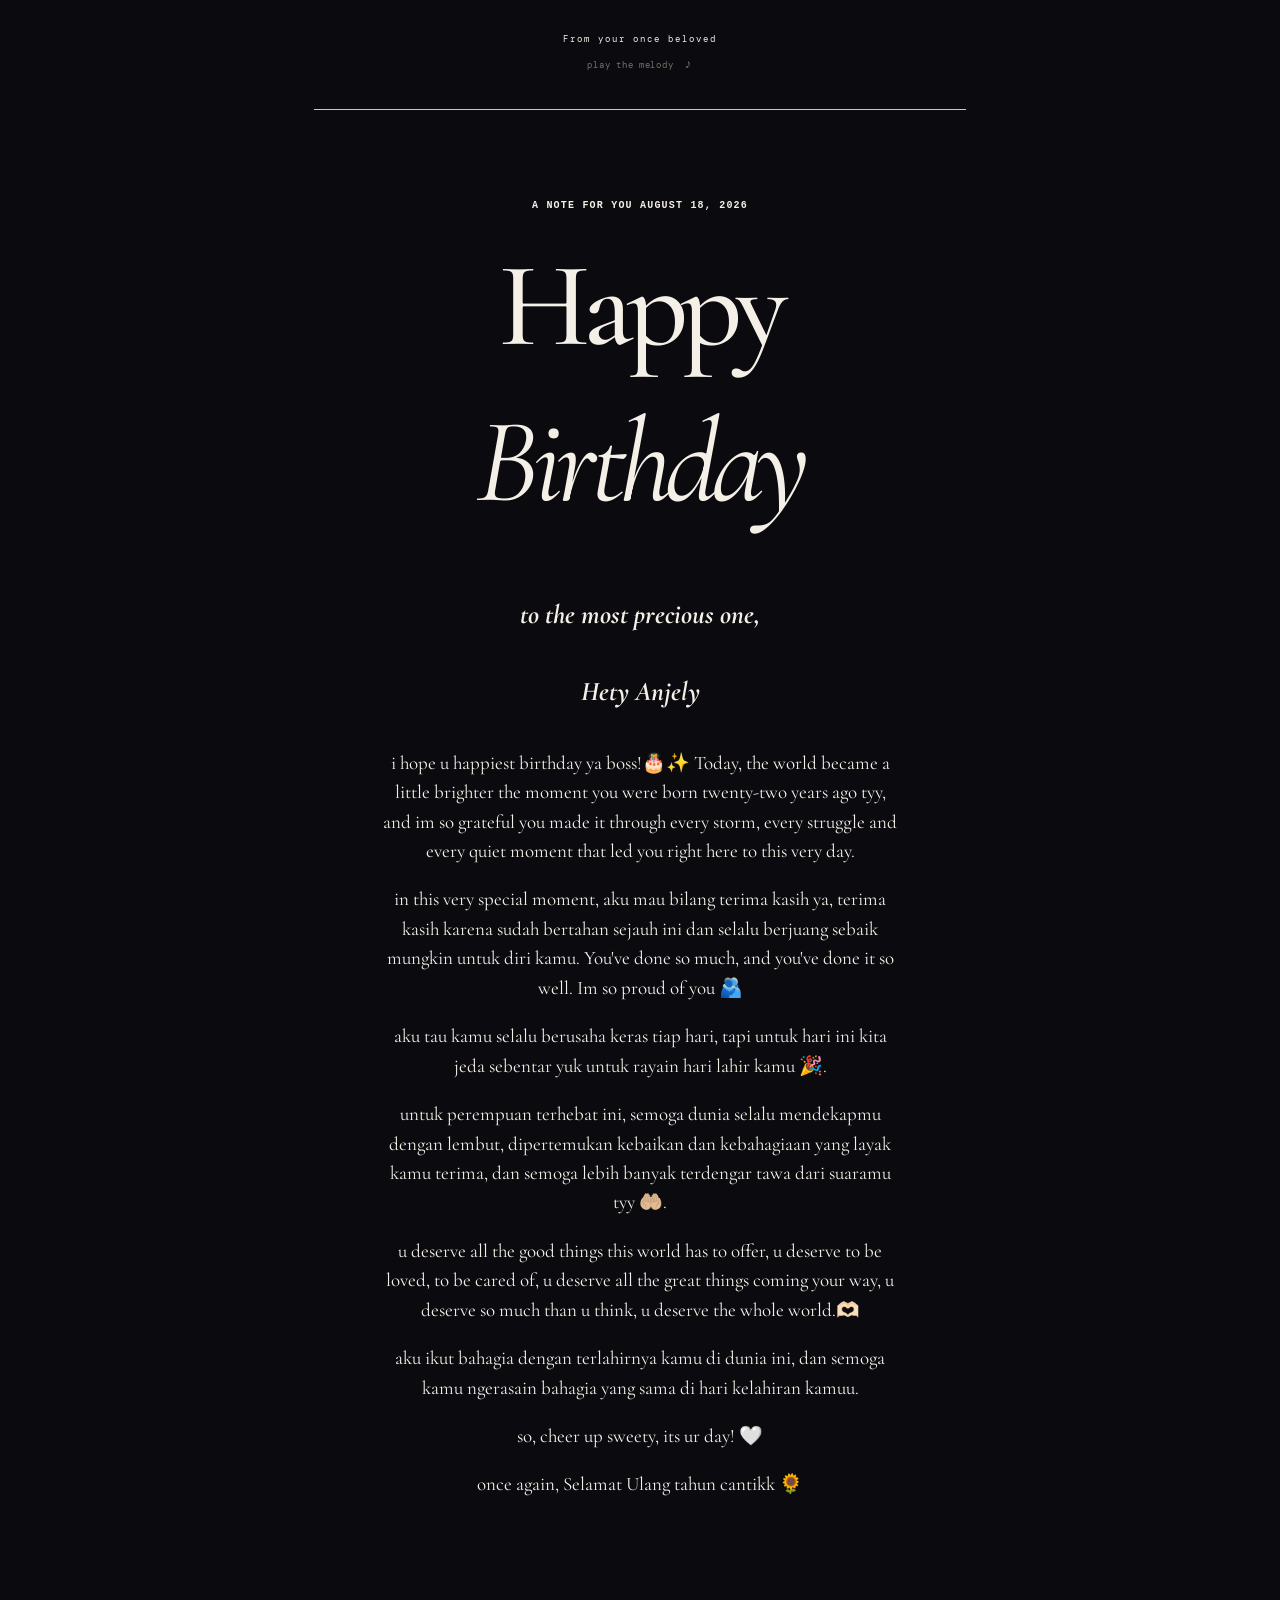
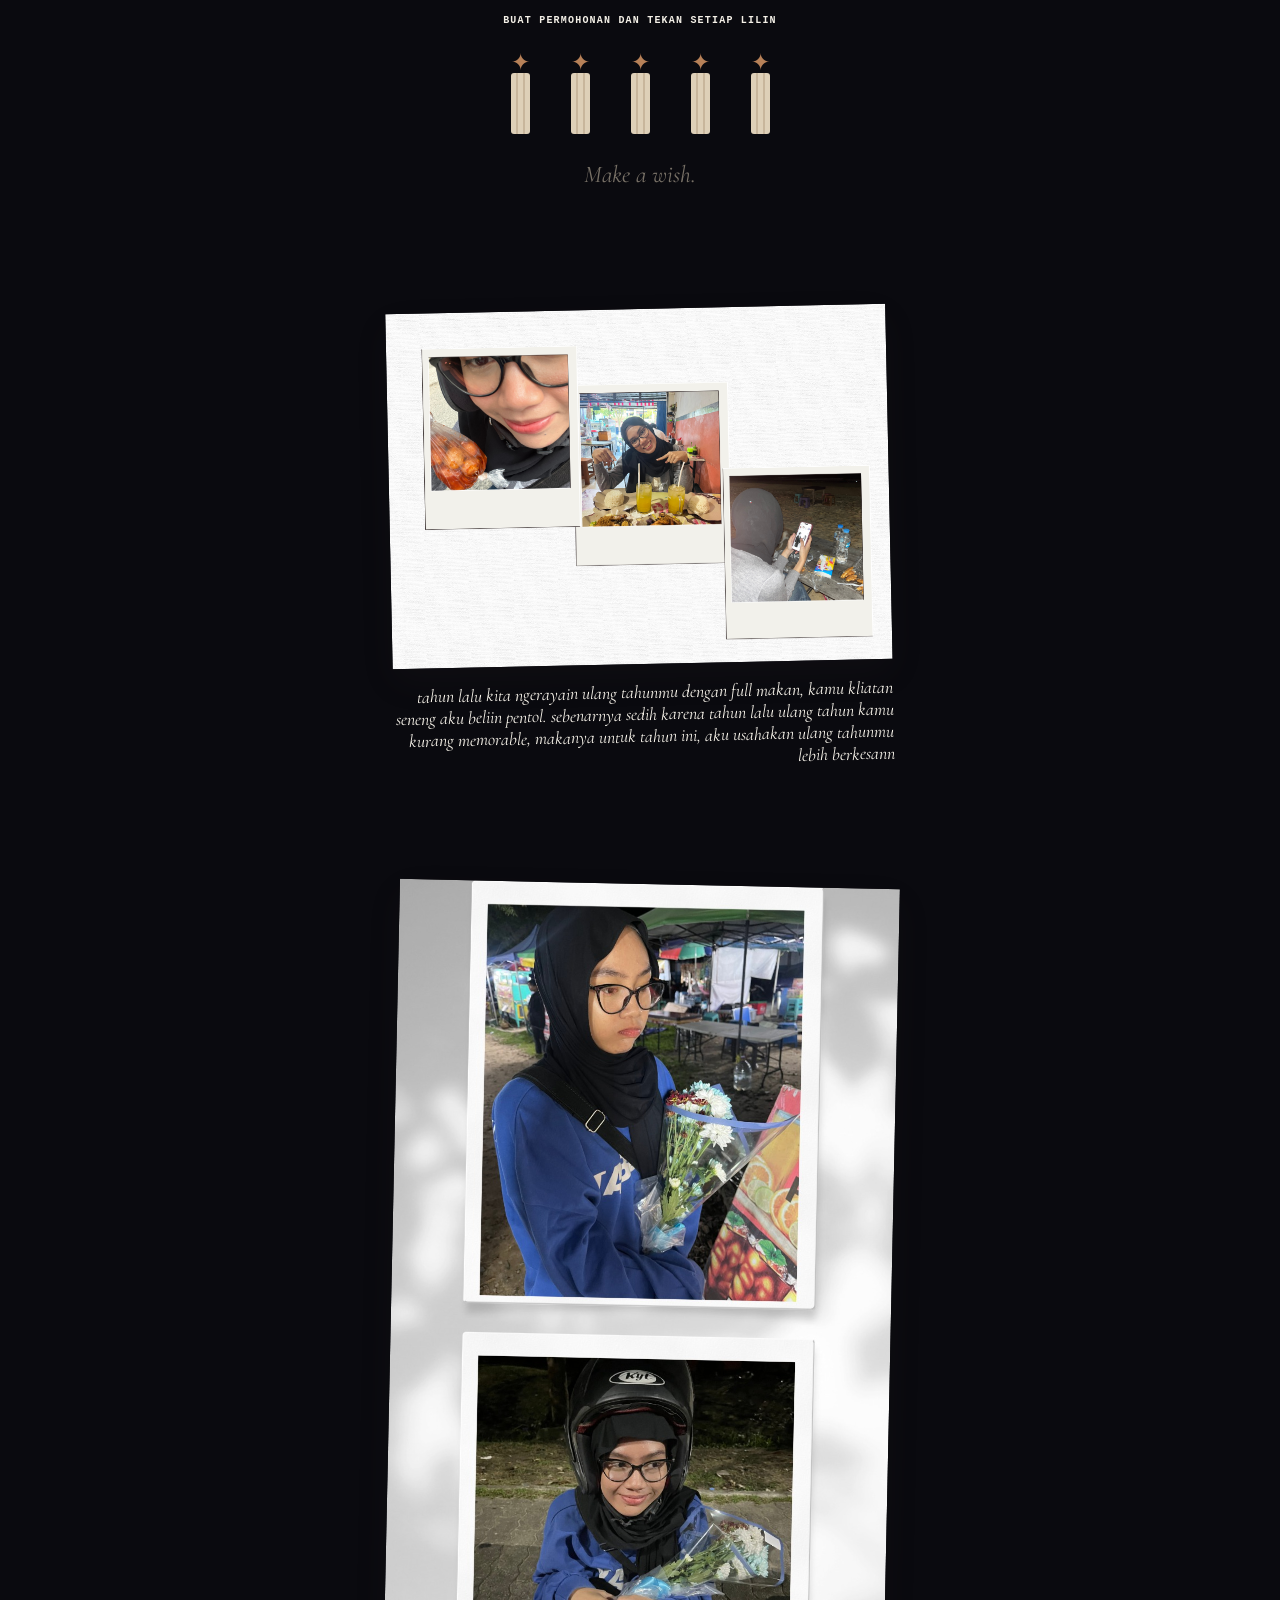
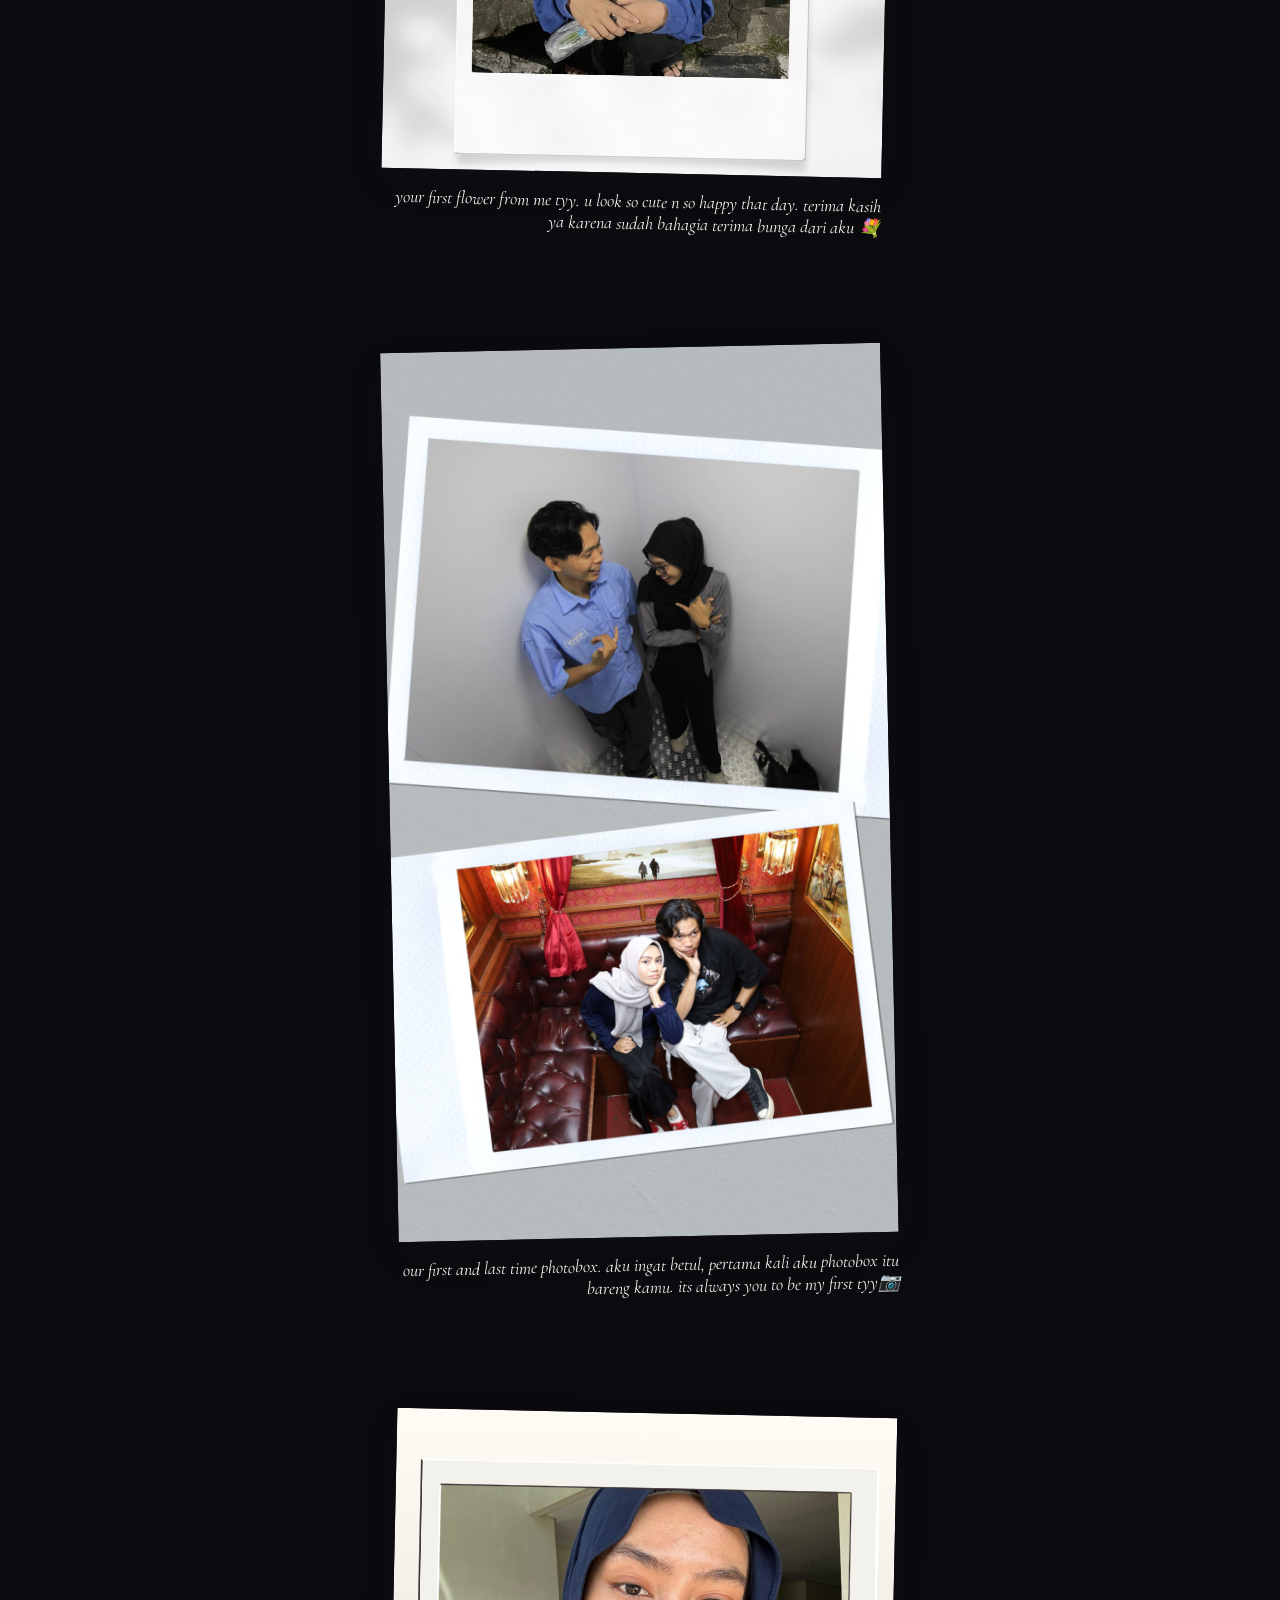
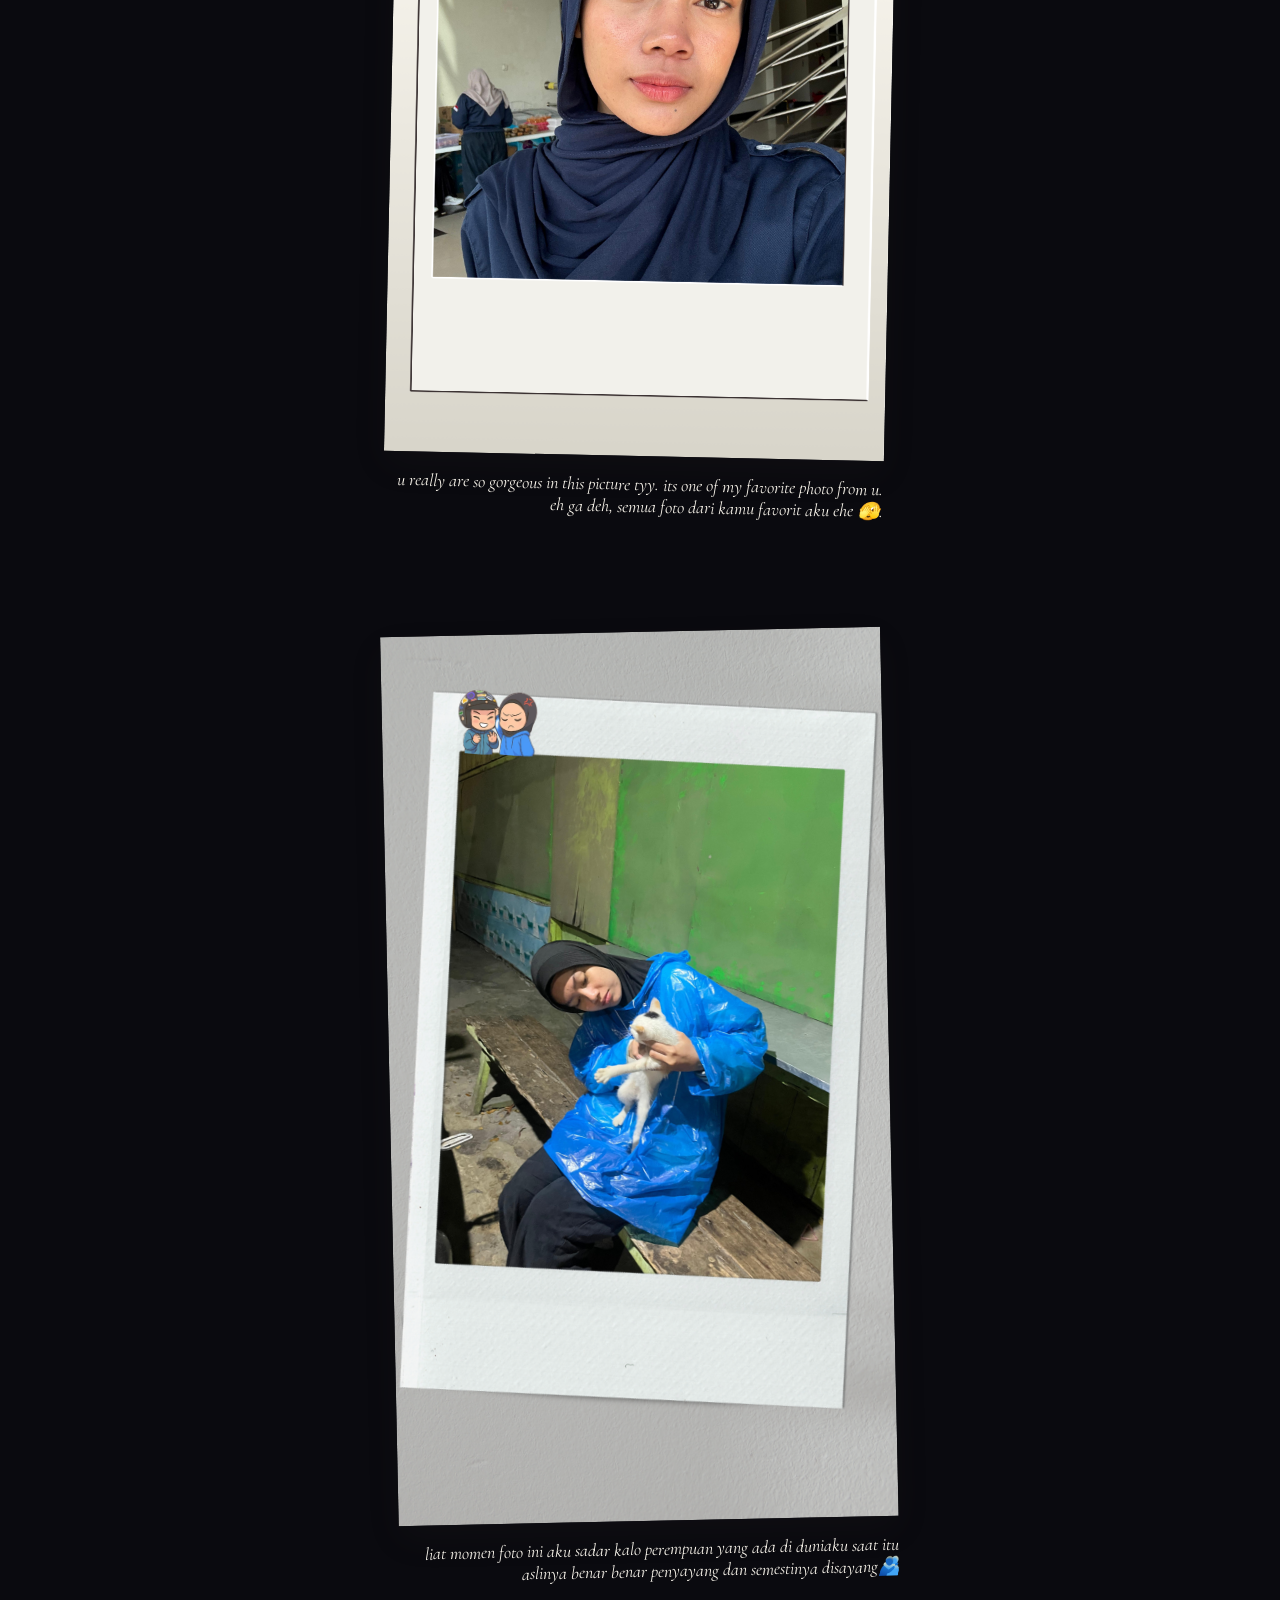
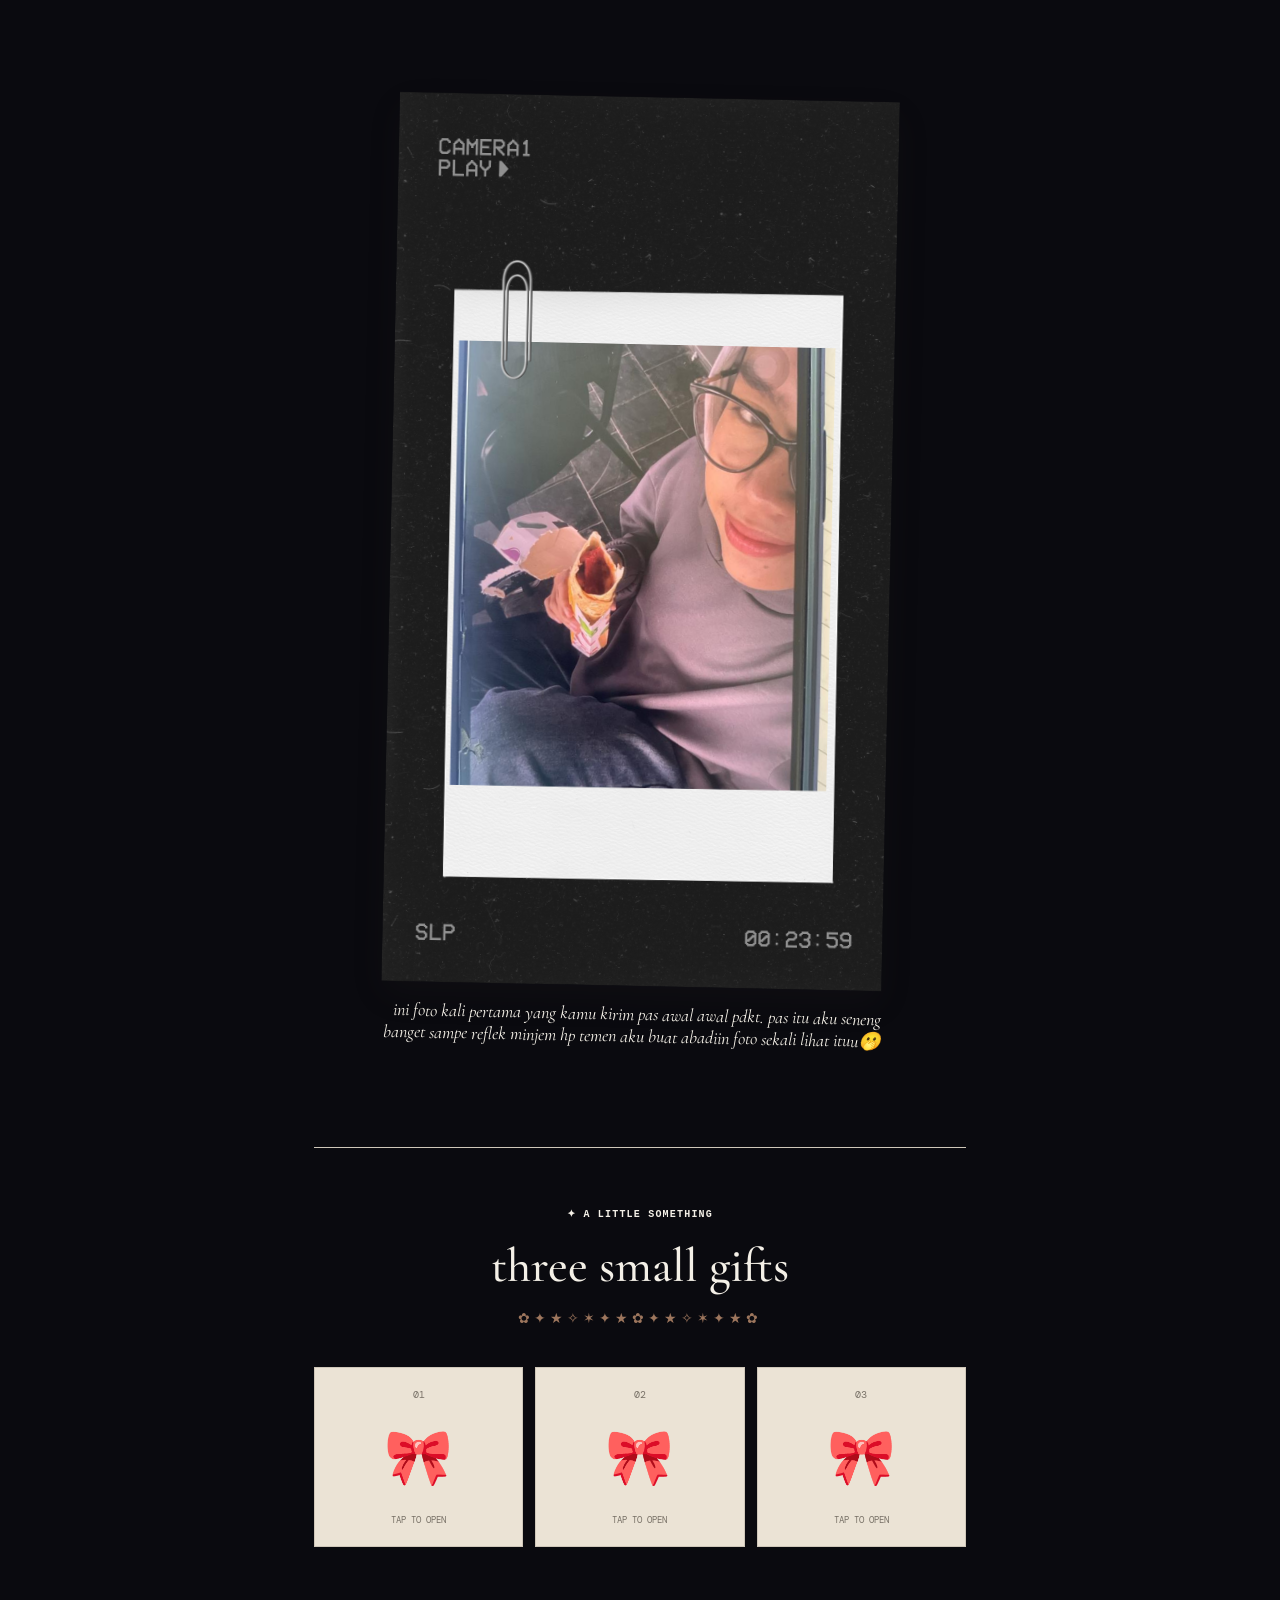
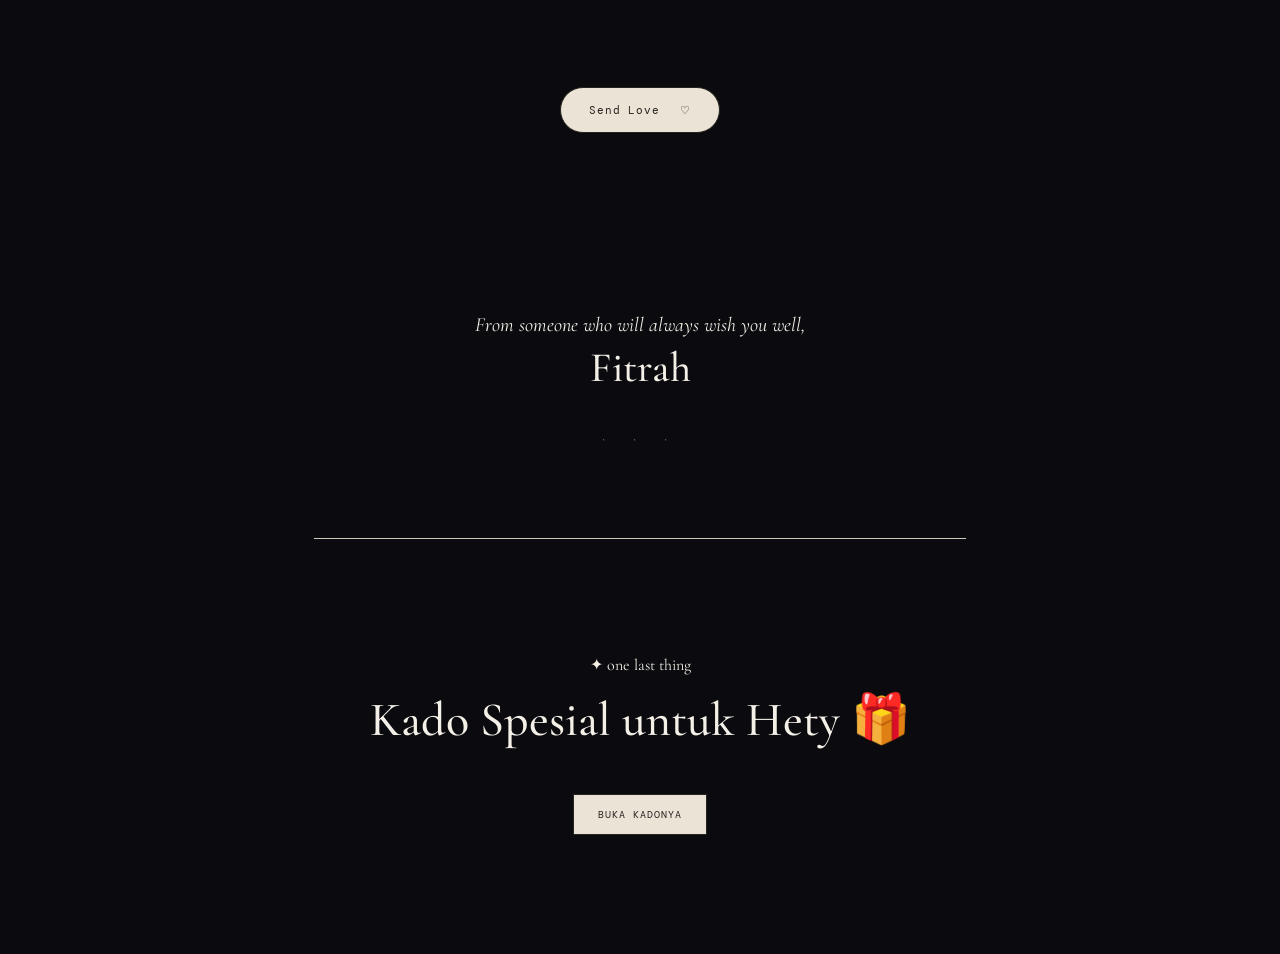
==== commit 9693c433: "adding gif" ====
--- a/main.html
+++ b/main.html
@@ -54,13 +54,13 @@
 
   <p>
     aku tau kamu selalu berusaha keras tiap hari, tapi untuk hari ini kita jeda sebentar yuk
-    untuk rayain hari lahir kamu.
+    untuk rayain hari lahir kamu 🎉.
   </p>
 
   <p>
     untuk perempuan terhebat ini, semoga dunia selalu mendekapmu dengan lembut,
     dipertemukan kebaikan dan kebahagiaan yang layak kamu terima,
-    dan semoga lebih banyak terdengar tawa dari suaramu tyy.
+    dan semoga lebih banyak terdengar tawa dari suaramu tyy 🤲🏼.
   </p>
 
   <p>
@@ -141,7 +141,7 @@
           alt="Our photo"
   >
         </div>
-        <span class="photo-note"> u really are so gorgeous in this picture tyy. its one of my favorite photo from u. eh ga deh, semua foto dari kamu favorit aku ehe.</span>
+        <span class="photo-note"> u really are so gorgeous in this picture tyy. its one of my favorite photo from u. eh ga deh, semua foto dari kamu favorit aku ehe  🫣.</span>
       </div>
     </section>
 
@@ -165,7 +165,7 @@
           alt="Our photo"
   >
         </div>
-        <span class="photo-note">ini foto kali pertama yang kamu kirim pas awal awal pdkt. pas itu aku seneng banget sampe reflek minjem hp temen buat foto karena skali liat🫣</span>
+        <span class="photo-note">ini foto kali pertama yang kamu kirim pas awal awal pdkt. pas itu aku seneng banget sampe reflek minjem hp temen aku buat abadiin foto sekali lihat ituu🫢</span>
       </div>
     </section>
 
@@ -219,7 +219,9 @@
       <button class="close" id="closeModal">×</button>
       <p class="eyebrow" id="modalEyebrow">A little gift</p>
       <h2 id="modalTitle">For you.</h2>
+      <img id="giftImage" src="" alt="Gift" class="modal-gift-image">
       <p id="modalText"></p>
+      
       <div class="modal-star">✦</div>
     </div>
   </div>
@@ -232,7 +234,7 @@
     <p class="eyebrow">✦ one last thing</p>
 
     <p class="video-caption">
- hiduplah dengan sehat, my silly fav person. you still have enough time to become all you want in life. apapun yang kamu lewatin nantinya, apapun itu tetaplah jadi gadis cantik yang punya berjuta juta energi untuk ceria ya.oh iya, kadonya ada di dalam box yaa. selamat unboxing.
+ hiduplah dengan sehat, my silly favorite person. you still have enough time to become all you want in life. apapun yang kamu lewatin nantinya, apapun itu tetaplah jadi gadis cantik .yang punya berjuta juta energi untuk ceria kayak di video ini. oh iya, kadonya ada di box biruu. selamat unboxing yaa, semoga kamu sukakk🫰🏼
 </p>
 
     <div class="gift-video">
--- a/style.css
+++ b/style.css
@@ -15,7 +15,7 @@
 }
 button,a{font:inherit;color:inherit}
 button{cursor:pointer}
-.page{width:min(100%,720px);margin:auto;padding:0 34px;overflow:hidden}
+.page{width:min(100%,720px);margin:auto;padding:0 34px;overflow:hidden;position:relative;z-index:1}
 
 
 .topbar {
@@ -131,6 +131,7 @@
 .gift-grid{display:grid;grid-template-columns:repeat(3,1fr);gap:12px}
 .gift{border:1px solid var(--line);background:var(--cream);min-height:180px;padding:20px;display:flex;flex-direction:column;align-items:center;justify-content:space-between;transition:.3s}
 .gift:hover{background:var(--cream);transform:translateY(-5px)}
+.modal-gift-image{max-width:250px;max-height:250px;margin:20px 0;border-radius:8px;object-fit:contain}
 .gift-number{font:10px "DM Mono",monospace;color:var(--muted)}
 .gift-box{font-size:55px;font-family:serif;line-height:1}
 .gift small{font:9px "DM Mono",monospace;text-transform:uppercase;color:var(--muted)}
@@ -173,7 +174,10 @@
 
 .fireflies {
   position: fixed;
-  inset: 0;
+  top: 0;
+  right: 0;
+  bottom: 0;
+  left: 0;
   overflow: hidden;
   pointer-events: none;
   z-index: 0;
@@ -190,6 +194,7 @@
     0 0 12px #ffe878,
     0 0 22px #ffd84d;
   opacity: 0;
+  will-change: transform, opacity;
   animation:
     firefly-float var(--duration) ease-in-out infinite,
     firefly-glow 2s ease-in-out infinite alternate;
@@ -266,6 +271,7 @@
   z-index: 9999;
 
   color: #fff4a8;
+  will-change: transform, opacity;
 
   transform:
     translate(-50%, -50%)
@@ -342,13 +348,16 @@
 
 .floating-balloons {
   position: fixed;
-  inset: 0;
+  top: 0;
+  right: 0;
+  bottom: 0;
+  left: 0;
 
   overflow: hidden;
 
   pointer-events: none;
 
-  z-index: -100;
+  z-index: 0;
 }
 
 
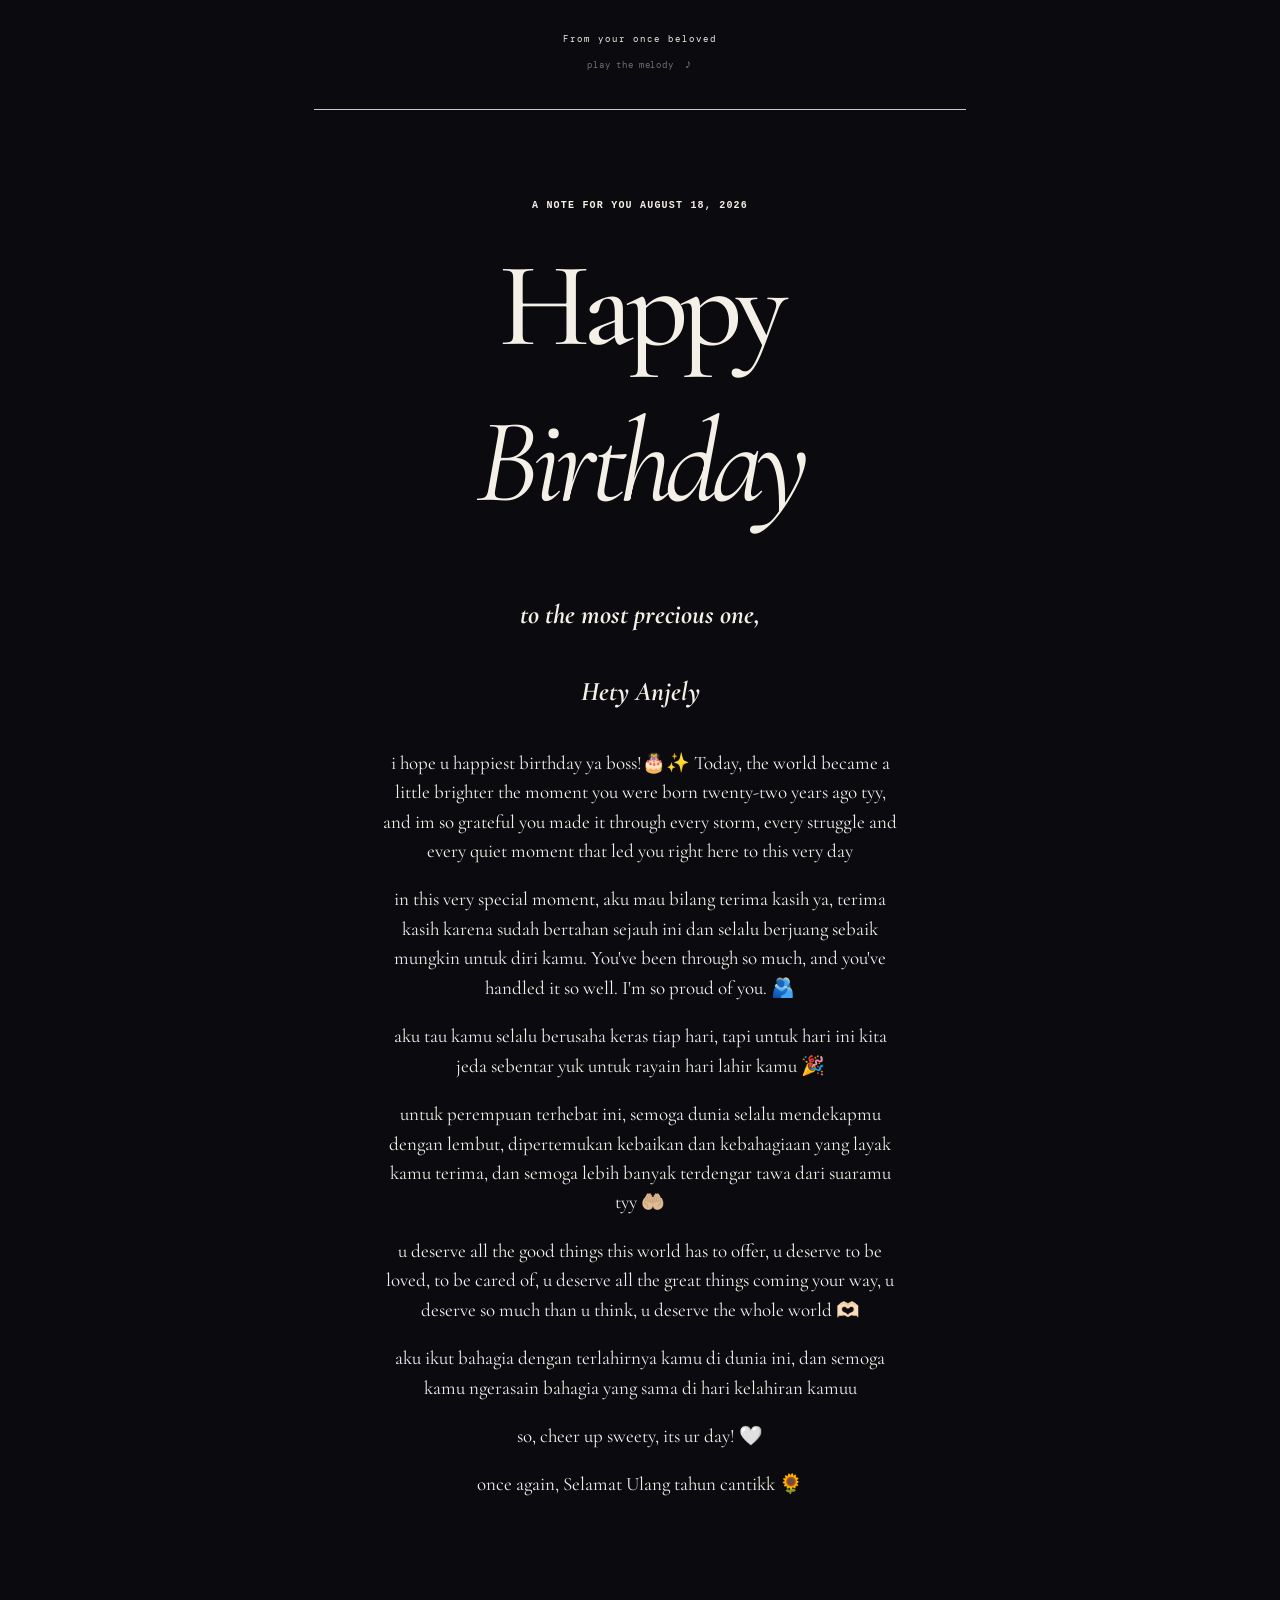
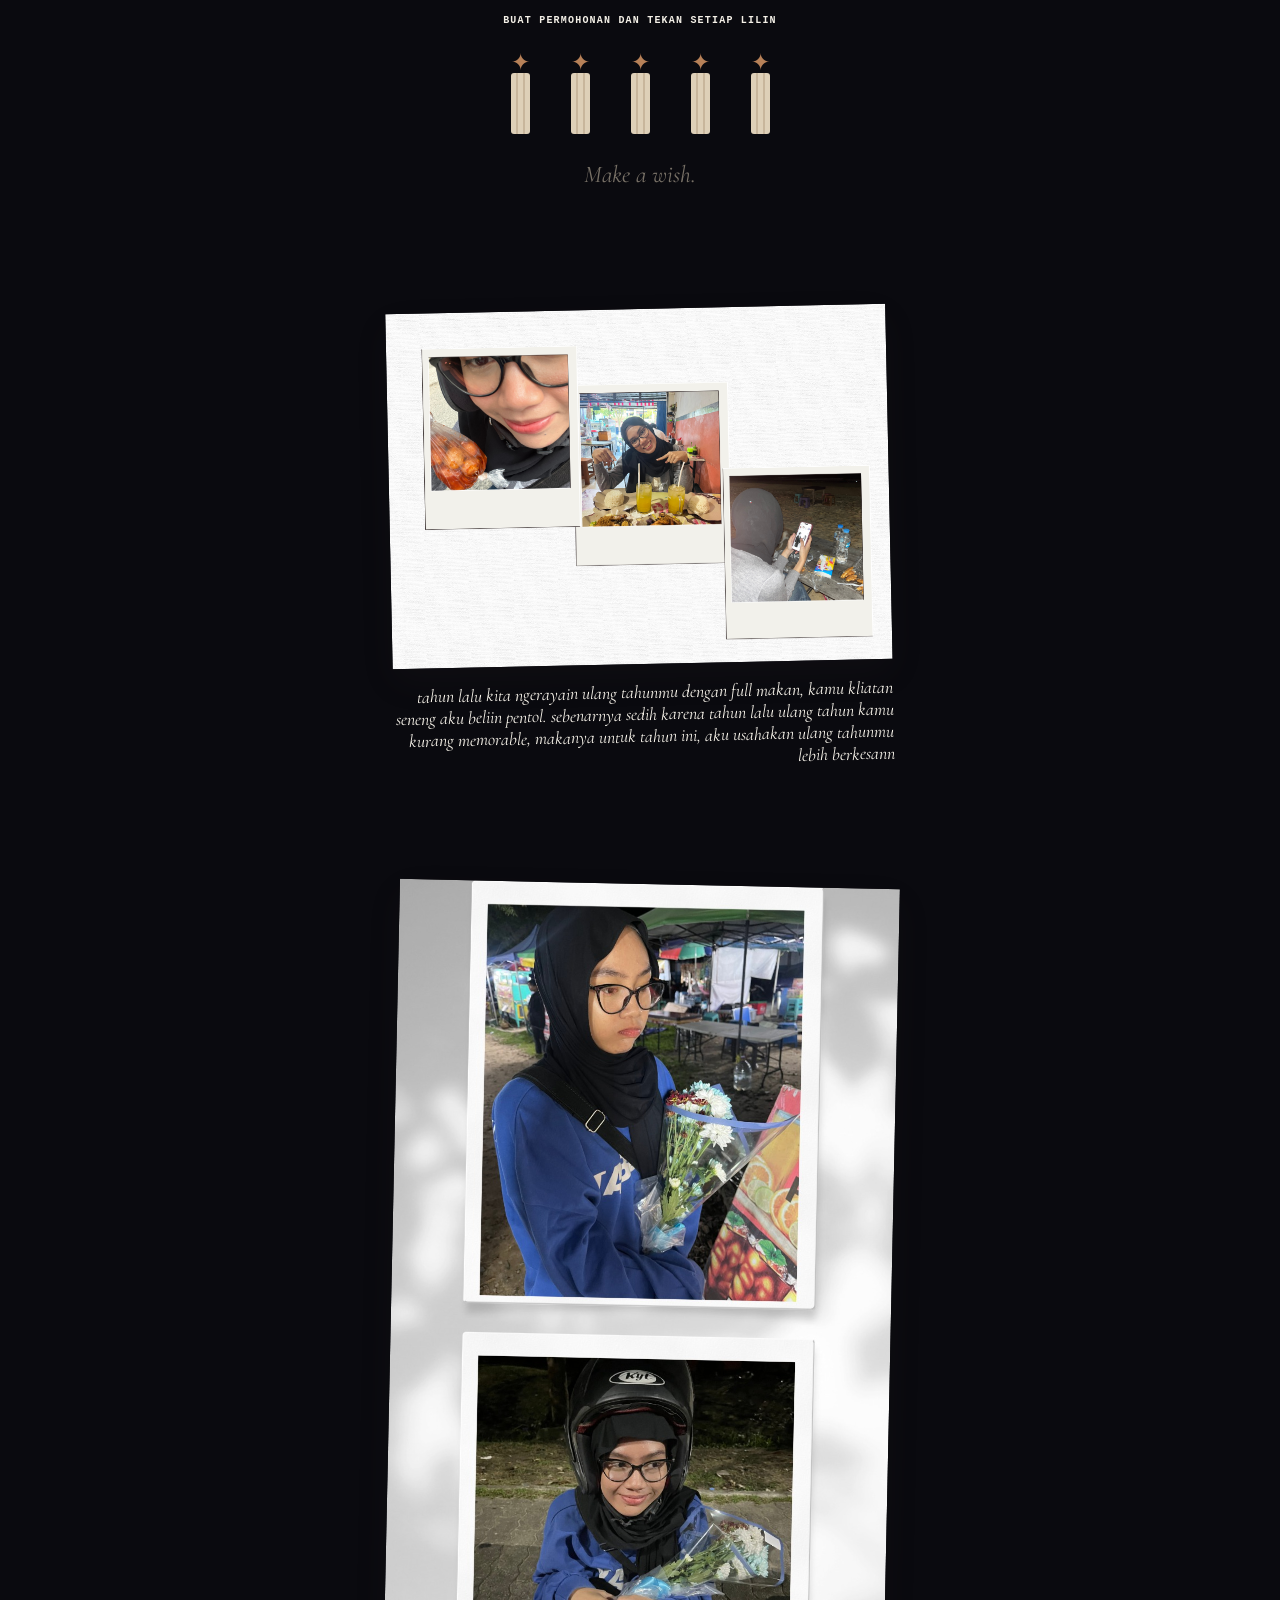
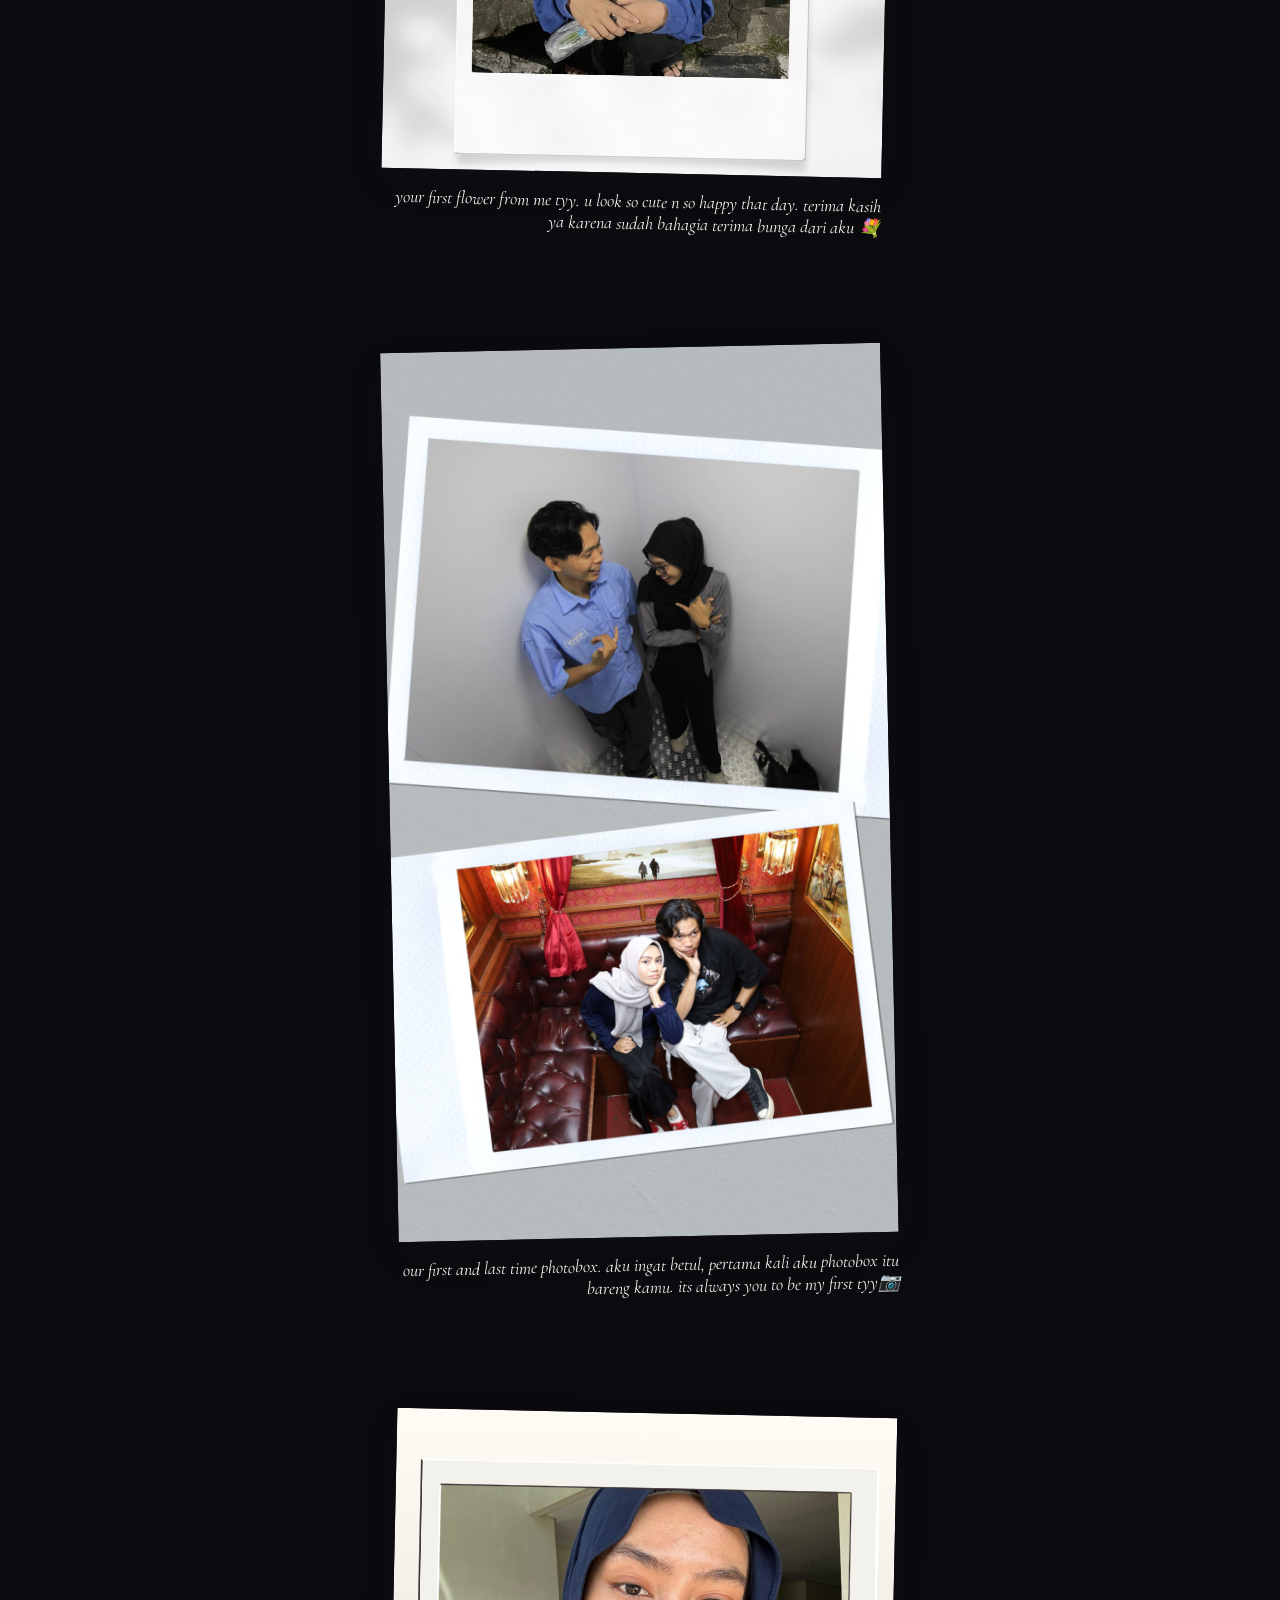
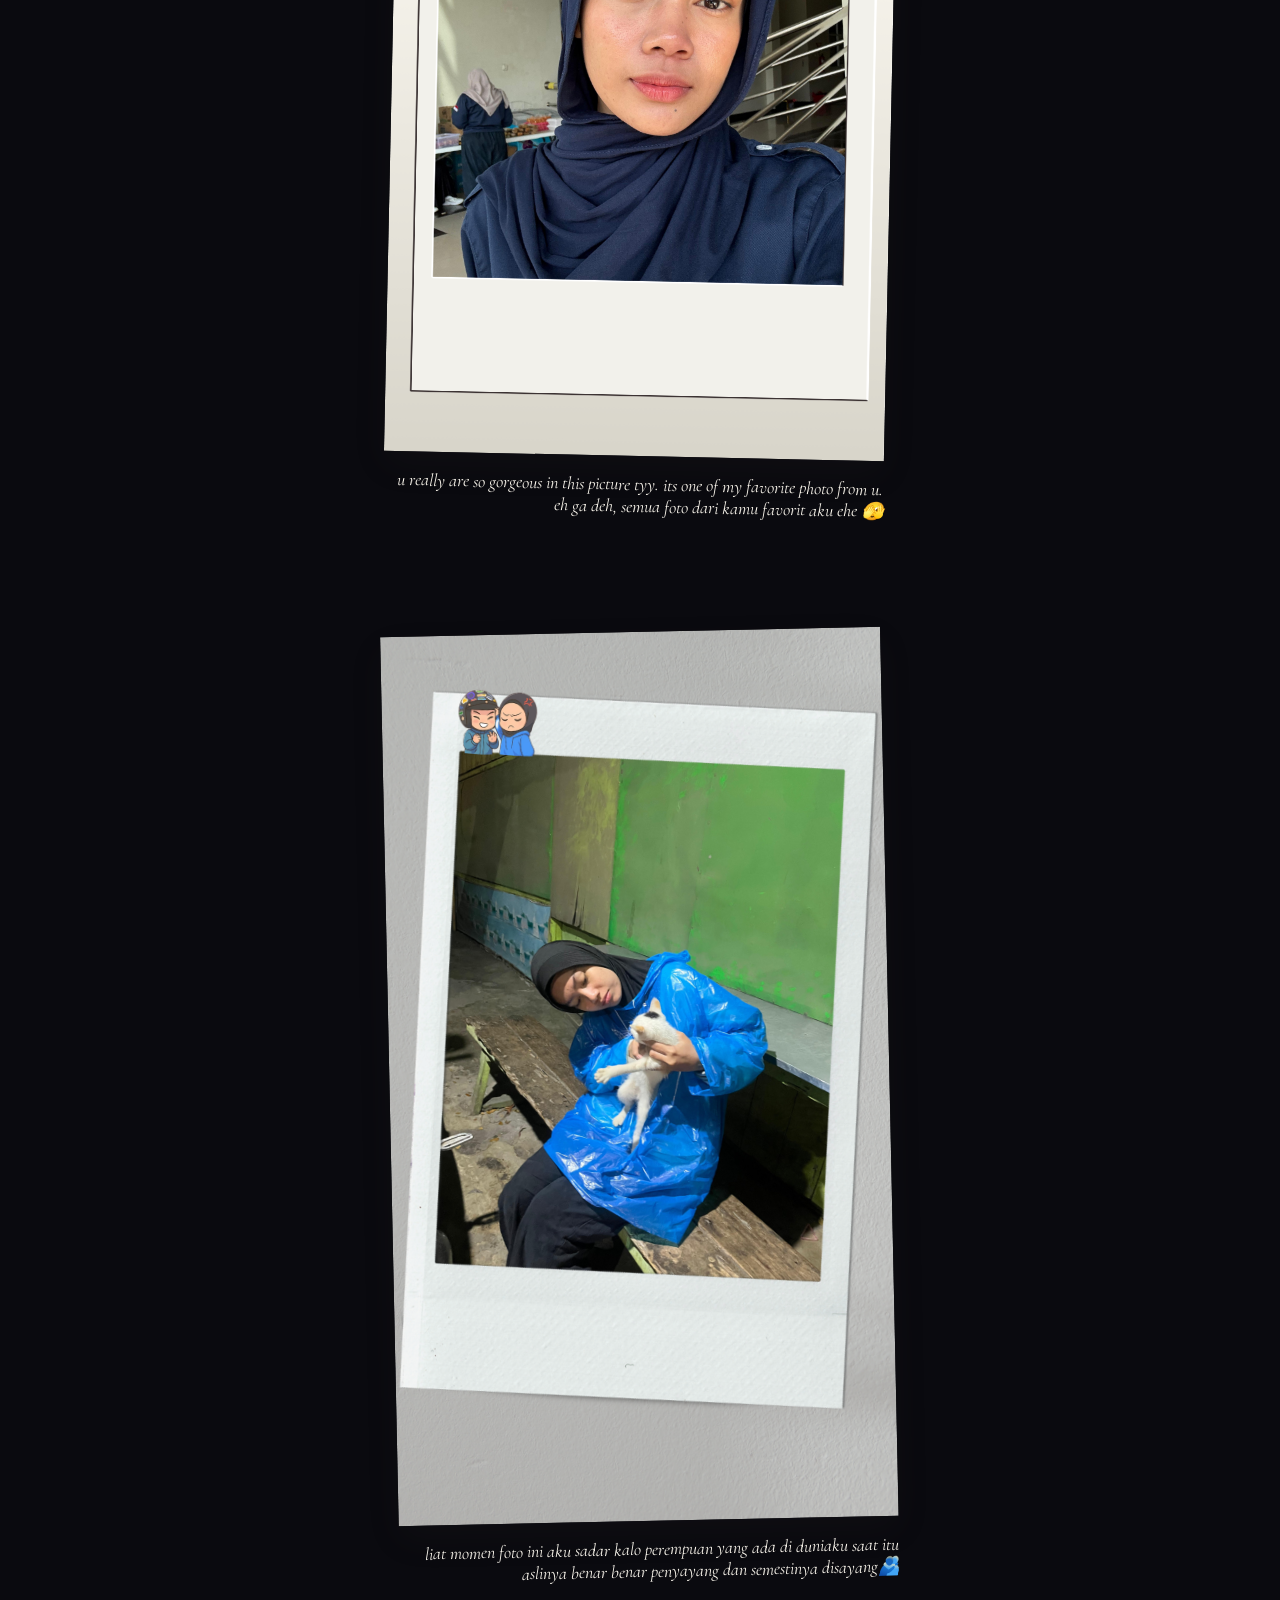
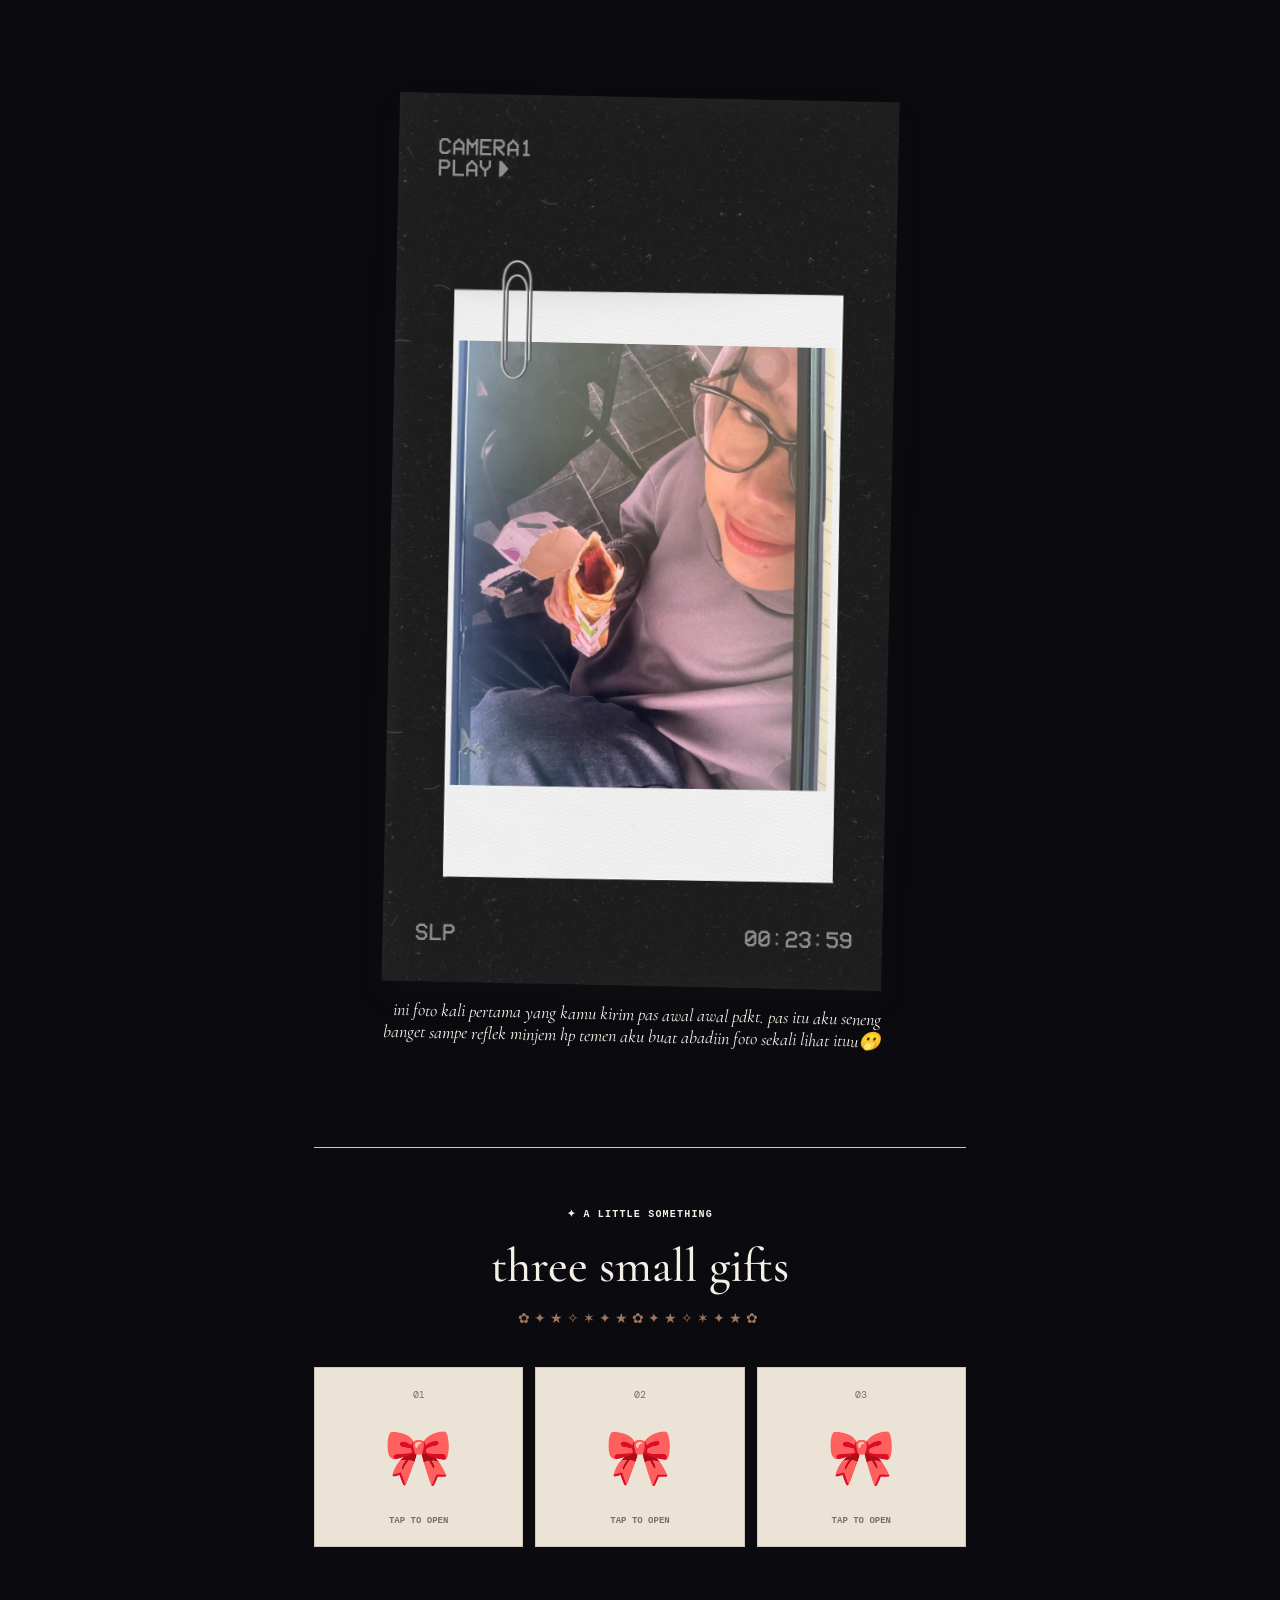
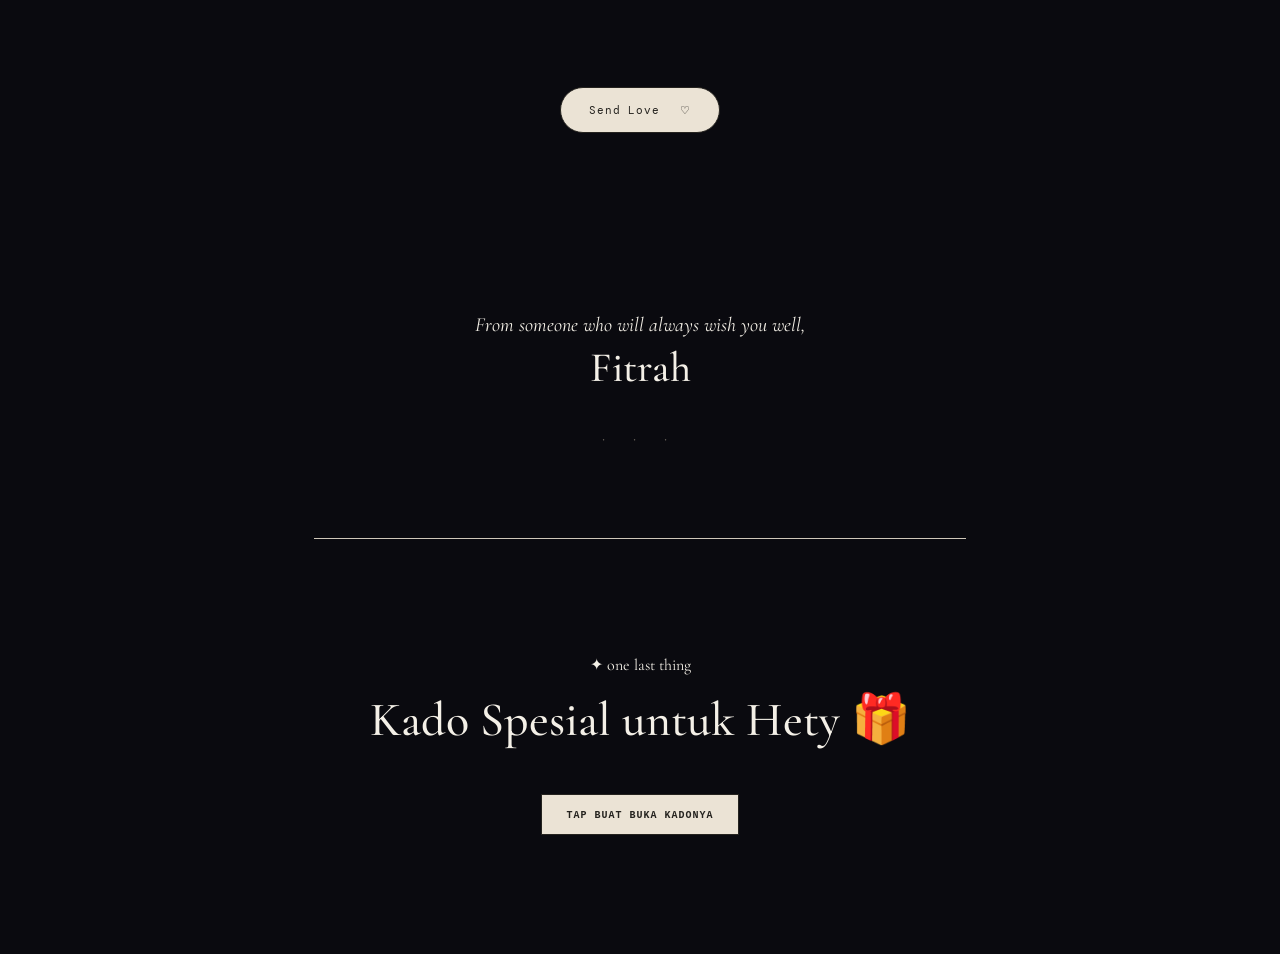
==== commit 8c7e859e: "change vid and font" ====
--- a/main.html
+++ b/main.html
@@ -43,35 +43,35 @@
     i hope u happiest birthday ya boss!🎂✨
     Today, the world became a little brighter the moment you were born twenty-two years ago tyy,
     and im so grateful you made it through every storm, every struggle and every quiet moment
-    that led you right here to this very day.
+    that led you right here to this very day
   </p>
 
   <p>
     in this very special moment, aku mau bilang terima kasih ya, terima kasih karena sudah
     bertahan sejauh ini dan selalu berjuang sebaik mungkin untuk diri kamu.
-    You've done so much, and you've done it so well. Im so proud of you 🫂
+    You've been through so much, and you've handled it so well. I'm so proud of you. 🫂
   </p>
 
   <p>
     aku tau kamu selalu berusaha keras tiap hari, tapi untuk hari ini kita jeda sebentar yuk
-    untuk rayain hari lahir kamu 🎉.
+    untuk rayain hari lahir kamu 🎉
   </p>
 
   <p>
     untuk perempuan terhebat ini, semoga dunia selalu mendekapmu dengan lembut,
     dipertemukan kebaikan dan kebahagiaan yang layak kamu terima,
-    dan semoga lebih banyak terdengar tawa dari suaramu tyy 🤲🏼.
+    dan semoga lebih banyak terdengar tawa dari suaramu tyy 🤲🏼
   </p>
 
   <p>
     u deserve all the good things this world has to offer, u deserve to be loved,
     to be cared of, u deserve all the great things coming your way,
-    u deserve so much than u think, u deserve the whole world.🫶🏻
+    u deserve so much than u think, u deserve the whole world 🫶🏻
   </p>
 
   <p>
     aku ikut bahagia dengan terlahirnya kamu di dunia ini,
-    dan semoga kamu ngerasain bahagia yang sama di hari kelahiran kamuu.
+    dan semoga kamu ngerasain bahagia yang sama di hari kelahiran kamuu
   </p>
 
   <p>
@@ -141,7 +141,7 @@
           alt="Our photo"
   >
         </div>
-        <span class="photo-note"> u really are so gorgeous in this picture tyy. its one of my favorite photo from u. eh ga deh, semua foto dari kamu favorit aku ehe  🫣.</span>
+        <span class="photo-note"> u really are so gorgeous in this picture tyy. its one of my favorite photo from u. eh ga deh, semua foto dari kamu favorit aku ehe  🫣</span>
       </div>
     </section>
 
@@ -178,17 +178,17 @@
         <button class="gift" data-gift="1">
           <span class="gift-number">01</span>
           <span class="gift-box">🎀</span>
-          <small>tap to open</small>
+          <small><strong>tap to open</strong></small>
         </button>
         <button class="gift" data-gift="2">
           <span class="gift-number">02</span>
           <span class="gift-box">🎀</span>
-          <small>tap to open</small>
+          <small><strong>tap to open</strong></small>
         </button>
         <button class="gift" data-gift="3">
           <span class="gift-number">03</span>
           <span class="gift-box">🎀</span>
-          <small>tap to open</small>
+          <small><strong>tap to open</strong></small>
         </button>
       </div>
     </section>
@@ -210,7 +210,7 @@
     <section class="special reveal">
       <p class="eyebrowfirst">✦ one last thing</p>
       <h2>Kado Spesial untuk Hety 🎁</h2>
-      <button class="open-special" id="specialButton">Buka kadonya</button>
+      <button class="open-special" id="specialButton"><strong>Tap buat buka kadonya</strong></button>
     </section>
   </main>
 
@@ -234,7 +234,7 @@
     <p class="eyebrow">✦ one last thing</p>
 
     <p class="video-caption">
- hiduplah dengan sehat, my silly favorite person. you still have enough time to become all you want in life. apapun yang kamu lewatin nantinya, apapun itu tetaplah jadi gadis cantik .yang punya berjuta juta energi untuk ceria kayak di video ini. oh iya, kadonya ada di box biruu. selamat unboxing yaa, semoga kamu sukakk🫰🏼
+ hiduplah dengan sehat, my silly favorite person. you still have enough time to become all you want in life. apapun yang kamu lewatin nantinya, apapun itu tetaplah jadi gadis cantik yang punya berjuta juta energi untuk ceria kayak di video ini. oh iya, kadonya ada di box biruu. selamat unboxing yaa, semoga kamu sukakk🫰🏼
 </p>
 
     <div class="gift-video">
--- a/style.css
+++ b/style.css
@@ -128,10 +128,10 @@
 .gifts{text-align:center;padding:60px 0 90px;border-top:1px solid var(--line)}
 .gifts h2,.special h2{font-size:48px;font-weight:500;margin:0 0 15px}
 .ornament{font-size:14px;letter-spacing:4px;color:var(--accent);margin-bottom:40px}
-.gift-grid{display:grid;grid-template-columns:repeat(3,1fr);gap:12px}
+.gift-grid{display:grid;grid-template-columns:repeat(3,1fr);gap:12px;}
 .gift{border:1px solid var(--line);background:var(--cream);min-height:180px;padding:20px;display:flex;flex-direction:column;align-items:center;justify-content:space-between;transition:.3s}
 .gift:hover{background:var(--cream);transform:translateY(-5px)}
-.modal-gift-image{max-width:250px;max-height:250px;margin:20px 0;border-radius:8px;object-fit:contain}
+.modal-gift-image{display:block;max-width:250px;max-height:250px;margin:20px auto;border-radius:8px;object-fit:contain;opacity:1;transition:opacity 0.3s ease;background:#f0f0f0;min-height:150px}
 .gift-number{font:10px "DM Mono",monospace;color:var(--muted)}
 .gift-box{font-size:55px;font-family:serif;line-height:1}
 .gift small{font:9px "DM Mono",monospace;text-transform:uppercase;color:var(--muted)}
